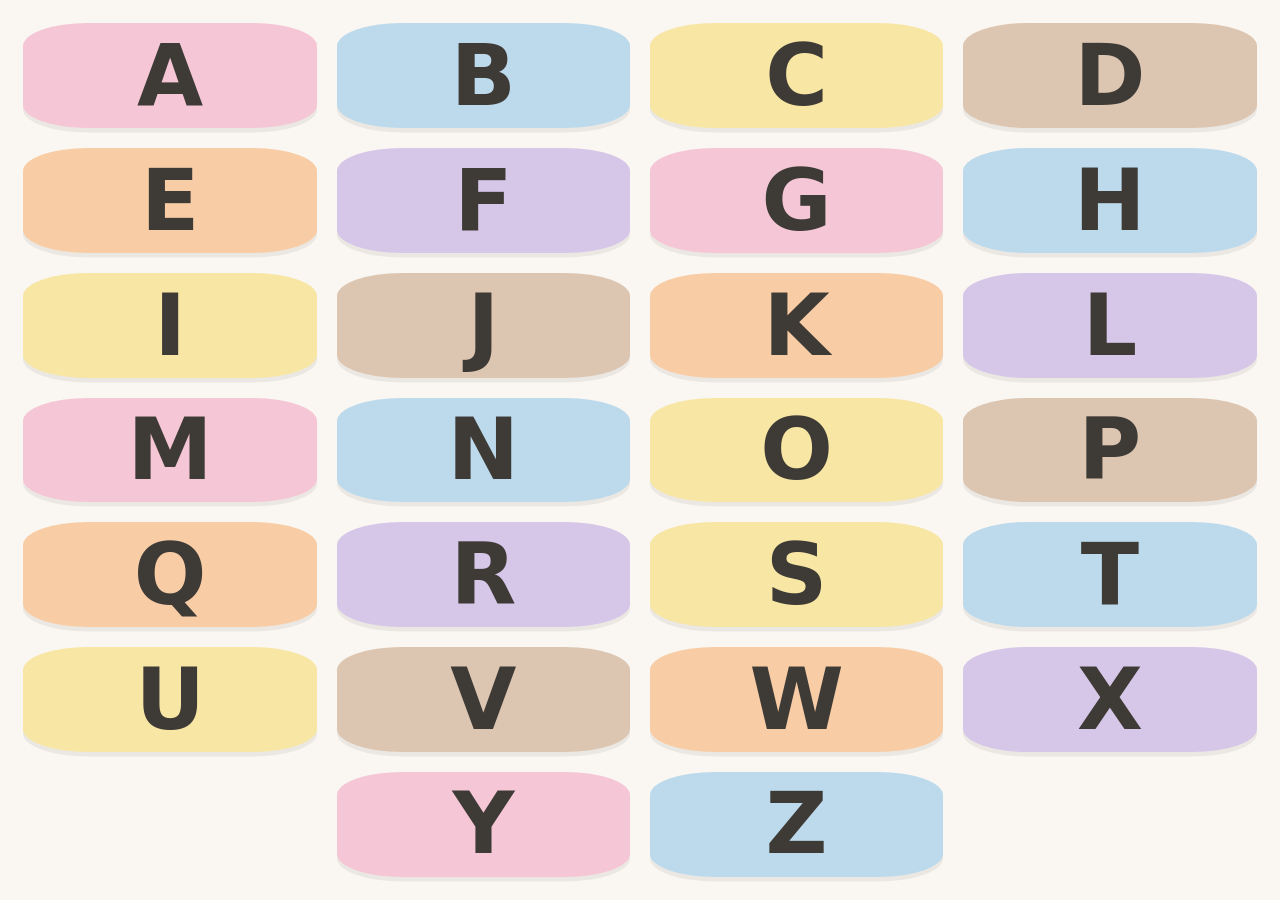
==== index.html @ 6ae3c865 "Main Kata - speech practice board" ====
<!doctype html>
<html lang="id">
<head>
<meta charset="utf-8">
<title>Main Kata</title>
<meta name="viewport" content="width=device-width,initial-scale=1,maximum-scale=1,user-scalable=no,viewport-fit=cover">
<meta name="theme-color" content="#faf7f2">
<meta name="mobile-web-app-capable" content="yes">
<meta name="apple-mobile-web-app-capable" content="yes">
<meta name="apple-mobile-web-app-status-bar-style" content="default">
<link rel="apple-touch-icon" href="data:image/svg+xml,%3Csvg xmlns='http://www.w3.org/2000/svg' viewBox='0 0 180 180'%3E%3Crect width='180' height='180' rx='40' fill='%23f5c6d6'/%3E%3Ctext x='90' y='128' font-family='system-ui,sans-serif' font-size='110' font-weight='800' text-anchor='middle' fill='%233e3a36'%3EA%3C/text%3E%3C/svg%3E">
<style>
  *{margin:0;padding:0;box-sizing:border-box}
  html,body{
    height:100%;overflow:hidden;background:#faf7f2;
    font-family:ui-rounded,"SF Pro Rounded","Nunito",system-ui,-apple-system,sans-serif;
    -webkit-user-select:none;user-select:none;-webkit-tap-highlight-color:transparent;
    overscroll-behavior:none;touch-action:manipulation;
  }

  /* ---- Board: 26 Letter Boxes, 4x7, always fits, never scrolls ---- */
  #board{
    position:fixed;inset:0;display:grid;
    grid-template-columns:repeat(4,1fr);grid-template-rows:repeat(7,1fr);
    gap:2.2vmin;padding:calc(2.6vmin + env(safe-area-inset-top)) 2.6vmin
          calc(2.6vmin + env(safe-area-inset-bottom));
  }
  .box{
    border:0;border-radius:22%;display:grid;place-items:center;
    /* Longhands, not the `font:` shorthand — `inherit` is only legal as a
       whole value, so `font:800 …/1 inherit` is dropped and buttons fall
       back to the 13px UA default. */
    font-family:inherit;font-weight:800;font-size:min(9.5vmin,10vh);
    line-height:1;color:#3e3a36;
    box-shadow:0 .5vmin 0 rgba(0,0,0,.06);cursor:pointer;
    transition:transform .12s ease;
  }
  .box:active{transform:scale(.94)}
  .box[data-pos="y"]{grid-column:2}

  /* pastel Colour Groups */
  .pink{background:#f5c6d6}  .blue{background:#bcdaec}
  .yellow{background:#f7e6a4}.brown{background:#ddc6b1}
  .orange{background:#f8cda6}.purple{background:#d6c6e8}

  /* ---- Reveal: fullscreen, one object, nothing competing ---- */
  #reveal{
    position:fixed;inset:0;display:none;flex-direction:column;
    align-items:center;justify-content:center;z-index:10;
  }
  #reveal.on{display:flex}
  #stage{
    position:absolute;inset:0;display:grid;place-items:center;
    padding:14vmin 4vmin 18vmin;cursor:pointer;
  }
  #photo{
    max-width:100%;max-height:100%;object-fit:contain;
    border-radius:4vmin;opacity:0;transition:opacity .18s ease;
    box-shadow:0 1vmin 4vmin rgba(0,0,0,.12);
  }
  #photo.shown{opacity:1}
  #word{
    position:absolute;left:0;right:0;
    bottom:calc(4vmin + env(safe-area-inset-bottom));
    text-align:center;font-family:inherit;font-weight:800;
    font-size:min(11vmin,7vh);line-height:1;
    color:#3e3a36;letter-spacing:.02em;pointer-events:none;
  }
  #back{
    position:absolute;left:3vmin;top:calc(3vmin + env(safe-area-inset-top));
    width:16vmin;height:16vmin;min-width:60px;min-height:60px;
    border:0;border-radius:50%;background:rgba(255,255,255,.92);
    box-shadow:0 .6vmin 2vmin rgba(0,0,0,.18);
    font-family:inherit;font-weight:700;font-size:8vmin;line-height:1;
    color:#3e3a36;cursor:pointer;z-index:2;
  }
  #back:active{transform:scale(.92)}

  @media (prefers-reduced-motion:reduce){*{transition:none!important}}
</style>
</head>
<body>

<div id="board"></div>

<div id="reveal">
  <div id="stage"><img id="photo" alt=""></div>
  <div id="word"></div>
  <button id="back" aria-label="Kembali">&#8592;</button>
</div>

<script>
/* ------------------------------------------------------------------
   Each letter carries a Target Word and a Search Phrase.
   They deliberately differ — see docs/adr/0001. `word` is what she
   says and what appears on screen; `query` only ever sourced the
   photos and is never shown to her. Do not "fix" them to match.
   ------------------------------------------------------------------ */
const LETTERS = [
  ["A","apel",    "pink",  "apel"],
  ["B","buku",    "blue",  "buku"],
  ["C","coklat",  "yellow","coklat bar"],
  ["D","donat",   "brown", "donat stroberi"],
  ["E","es krim", "orange","es krim cone stroberi"],
  ["F","foto",    "purple","foto bingkai"],
  ["G","gunting", "pink",  "gunting"],
  ["H","hidung",  "blue",  "hidung"],
  ["I","ikan",    "yellow","ikan badut"],
  ["J","jam",     "brown", "jam dinding"],
  ["K","kacamata","orange","kacamata"],
  ["L","lampu",   "purple","lampu"],
  ["M","madu",    "pink",  "madu"],
  ["N","nasi",    "blue",  "nasi putih"],
  ["O","obeng",   "yellow","obeng"],
  ["P","payung",  "brown", "payung"],
  ["Q","quran",   "orange","quran"],
  ["R","roda",    "purple","roda ban"],
  ["S","susu",    "yellow","susu"],
  ["T","tahu",    "blue",  "tahu putih"],
  ["U","uang",    "yellow","uang kertas"],
  ["V","vas",     "brown", "vas bunga"],
  ["W","wajan",   "orange","wajan hitam"],
  ["X","xilofon", "purple","xylophone"],
  ["Y","yoyo",    "pink",  "yoyo"],
  ["Z","zebra",   "blue",  "zebra"],
];

/* POOLS: approved photo URLs per letter. Regenerated by tools/build_pools.py
   — nothing lands here that has not been through the Contact Sheet. */
/*POOLS_START*/
const POOLS = {
  "A": [
    "https://images.pexels.com/photos/7333124/pexels-photo-7333124.jpeg?auto=compress&cs=tinysrgb&h=650&w=940",
    "https://images.pexels.com/photos/9280417/pexels-photo-9280417.jpeg?auto=compress&cs=tinysrgb&h=650&w=940",
    "https://images.pexels.com/photos/31663981/pexels-photo-31663981.jpeg?auto=compress&cs=tinysrgb&h=650&w=940",
    "https://images.pexels.com/photos/9280426/pexels-photo-9280426.jpeg?auto=compress&cs=tinysrgb&h=650&w=940"
  ],
  "B": [
    "https://images.pexels.com/photos/10946433/pexels-photo-10946433.jpeg?auto=compress&cs=tinysrgb&h=650&w=940",
    "https://images.pexels.com/photos/3760323/pexels-photo-3760323.jpeg?auto=compress&cs=tinysrgb&h=650&w=940",
    "https://images.pexels.com/photos/7718809/pexels-photo-7718809.jpeg?auto=compress&cs=tinysrgb&h=650&w=940",
    "https://images.pexels.com/photos/8534033/pexels-photo-8534033.jpeg?auto=compress&cs=tinysrgb&h=650&w=940"
  ],
  "C": [
    "https://images.pexels.com/photos/6167328/pexels-photo-6167328.jpeg?auto=compress&cs=tinysrgb&h=650&w=940",
    "https://images.pexels.com/photos/14456375/pexels-photo-14456375.jpeg?auto=compress&cs=tinysrgb&h=650&w=940",
    "https://images.pexels.com/photos/6167332/pexels-photo-6167332.jpeg?auto=compress&cs=tinysrgb&h=650&w=940",
    "https://images.pexels.com/photos/6167340/pexels-photo-6167340.jpeg?auto=compress&cs=tinysrgb&h=650&w=940"
  ],
  "D": [
    "https://images.pexels.com/photos/23203365/pexels-photo-23203365.jpeg?auto=compress&cs=tinysrgb&h=650&w=940",
    "https://images.pexels.com/photos/14978254/pexels-photo-14978254.jpeg?auto=compress&cs=tinysrgb&h=650&w=940",
    "https://images.pexels.com/photos/37253714/pexels-photo-37253714.jpeg?auto=compress&cs=tinysrgb&h=650&w=940",
    "https://images.pexels.com/photos/35081225/pexels-photo-35081225.jpeg?auto=compress&cs=tinysrgb&h=650&w=940"
  ],
  "E": [
    "https://images.pexels.com/photos/5061019/pexels-photo-5061019.jpeg?auto=compress&cs=tinysrgb&h=650&w=940",
    "https://images.pexels.com/photos/5060943/pexels-photo-5060943.jpeg?auto=compress&cs=tinysrgb&h=650&w=940",
    "https://images.pexels.com/photos/4397393/pexels-photo-4397393.jpeg?auto=compress&cs=tinysrgb&h=650&w=940",
    "https://images.pexels.com/photos/28366975/pexels-photo-28366975.jpeg?auto=compress&cs=tinysrgb&h=650&w=940"
  ],
  "F": [
    "https://images.pexels.com/photos/15585620/pexels-photo-15585620.png?auto=compress&cs=tinysrgb&h=650&w=940",
    "https://images.pexels.com/photos/5978721/pexels-photo-5978721.jpeg?auto=compress&cs=tinysrgb&h=650&w=940",
    "https://images.pexels.com/photos/187023/pexels-photo-187023.jpeg?auto=compress&cs=tinysrgb&h=650&w=940",
    "https://images.pexels.com/photos/1367230/pexels-photo-1367230.jpeg?auto=compress&cs=tinysrgb&h=650&w=940"
  ],
  "G": [
    "https://images.pexels.com/photos/8250803/pexels-photo-8250803.jpeg?auto=compress&cs=tinysrgb&h=650&w=940",
    "https://images.pexels.com/photos/35009364/pexels-photo-35009364.jpeg?auto=compress&cs=tinysrgb&h=650&w=940",
    "https://images.pexels.com/photos/4226901/pexels-photo-4226901.jpeg?auto=compress&cs=tinysrgb&h=650&w=940",
    "https://images.pexels.com/photos/4226910/pexels-photo-4226910.jpeg?auto=compress&cs=tinysrgb&h=650&w=940"
  ],
  "H": [
    "https://images.pexels.com/photos/7298697/pexels-photo-7298697.jpeg?auto=compress&cs=tinysrgb&h=650&w=940",
    "https://images.pexels.com/photos/2118710/pexels-photo-2118710.jpeg?auto=compress&cs=tinysrgb&h=650&w=940",
    "https://images.pexels.com/photos/8419741/pexels-photo-8419741.png?auto=compress&cs=tinysrgb&h=650&w=940",
    "https://images.pexels.com/photos/34217562/pexels-photo-34217562.jpeg?auto=compress&cs=tinysrgb&h=650&w=940"
  ],
  "I": [
    "https://images.pexels.com/photos/4593110/pexels-photo-4593110.jpeg?auto=compress&cs=tinysrgb&h=650&w=940",
    "https://images.pexels.com/photos/27874654/pexels-photo-27874654.jpeg?auto=compress&cs=tinysrgb&h=650&w=940",
    "https://images.pexels.com/photos/35787439/pexels-photo-35787439.jpeg?auto=compress&cs=tinysrgb&h=650&w=940",
    "https://images.pexels.com/photos/12861719/pexels-photo-12861719.jpeg?auto=compress&cs=tinysrgb&h=650&w=940"
  ],
  "J": [
    "https://images.pexels.com/photos/15797564/pexels-photo-15797564.jpeg?auto=compress&cs=tinysrgb&h=650&w=940",
    "https://images.pexels.com/photos/14976142/pexels-photo-14976142.jpeg?auto=compress&cs=tinysrgb&h=650&w=940",
    "https://images.pexels.com/photos/191703/pexels-photo-191703.jpeg?auto=compress&cs=tinysrgb&h=650&w=940",
    "https://images.pexels.com/photos/9367466/pexels-photo-9367466.jpeg?auto=compress&cs=tinysrgb&h=650&w=940"
  ],
  "K": [
    "https://images.pexels.com/photos/5752242/pexels-photo-5752242.jpeg?auto=compress&cs=tinysrgb&h=650&w=940",
    "https://images.pexels.com/photos/4226865/pexels-photo-4226865.jpeg?auto=compress&cs=tinysrgb&h=650&w=940",
    "https://images.pexels.com/photos/7718859/pexels-photo-7718859.jpeg?auto=compress&cs=tinysrgb&h=650&w=940",
    "https://images.pexels.com/photos/28488304/pexels-photo-28488304.jpeg?auto=compress&cs=tinysrgb&h=650&w=940"
  ],
  "L": [
    "https://images.pexels.com/photos/17994856/pexels-photo-17994856.jpeg?auto=compress&cs=tinysrgb&h=650&w=940",
    "https://images.pexels.com/photos/28461166/pexels-photo-28461166.jpeg?auto=compress&cs=tinysrgb&h=650&w=940",
    "https://images.pexels.com/photos/11474538/pexels-photo-11474538.jpeg?auto=compress&cs=tinysrgb&h=650&w=940",
    "https://images.pexels.com/photos/8872548/pexels-photo-8872548.jpeg?auto=compress&cs=tinysrgb&h=650&w=940"
  ],
  "M": [
    "https://images.pexels.com/photos/5634212/pexels-photo-5634212.jpeg?auto=compress&cs=tinysrgb&h=650&w=940",
    "https://images.pexels.com/photos/4921856/pexels-photo-4921856.jpeg?auto=compress&cs=tinysrgb&h=650&w=940",
    "https://images.pexels.com/photos/13246534/pexels-photo-13246534.jpeg?auto=compress&cs=tinysrgb&h=650&w=940",
    "https://images.pexels.com/photos/9105957/pexels-photo-9105957.jpeg?auto=compress&cs=tinysrgb&h=650&w=940"
  ],
  "N": [
    "https://images.pexels.com/photos/8956718/pexels-photo-8956718.jpeg?auto=compress&cs=tinysrgb&h=650&w=940",
    "https://images.pexels.com/photos/31346219/pexels-photo-31346219.jpeg?auto=compress&cs=tinysrgb&h=650&w=940",
    "https://images.pexels.com/photos/8423376/pexels-photo-8423376.png?auto=compress&cs=tinysrgb&h=650&w=940",
    "https://images.pexels.com/photos/8923092/pexels-photo-8923092.jpeg?auto=compress&cs=tinysrgb&h=650&w=940"
  ],
  "O": [
    "https://images.pexels.com/photos/5583097/pexels-photo-5583097.jpeg?auto=compress&cs=tinysrgb&h=650&w=940",
    "https://images.pexels.com/photos/5583106/pexels-photo-5583106.jpeg?auto=compress&cs=tinysrgb&h=650&w=940",
    "https://images.pexels.com/photos/5583091/pexels-photo-5583091.jpeg?auto=compress&cs=tinysrgb&h=650&w=940",
    "https://images.pexels.com/photos/20874131/pexels-photo-20874131.jpeg?auto=compress&cs=tinysrgb&h=650&w=940"
  ],
  "P": [
    "https://images.pexels.com/photos/7140708/pexels-photo-7140708.jpeg?auto=compress&cs=tinysrgb&h=650&w=940",
    "https://images.pexels.com/photos/20425627/pexels-photo-20425627.jpeg?auto=compress&cs=tinysrgb&h=650&w=940",
    "https://images.pexels.com/photos/8465590/pexels-photo-8465590.jpeg?auto=compress&cs=tinysrgb&h=650&w=940",
    "https://images.pexels.com/photos/12877826/pexels-photo-12877826.jpeg?auto=compress&cs=tinysrgb&h=650&w=940"
  ],
  "Q": [
    "https://images.pexels.com/photos/14743719/pexels-photo-14743719.jpeg?auto=compress&cs=tinysrgb&h=650&w=940",
    "https://images.pexels.com/photos/14074052/pexels-photo-14074052.jpeg?auto=compress&cs=tinysrgb&h=650&w=940",
    "https://images.pexels.com/photos/28823667/pexels-photo-28823667.jpeg?auto=compress&cs=tinysrgb&h=650&w=940",
    "https://images.pexels.com/photos/28823661/pexels-photo-28823661.jpeg?auto=compress&cs=tinysrgb&h=650&w=940"
  ],
  "R": [
    "https://images.pexels.com/photos/34357287/pexels-photo-34357287.jpeg?auto=compress&cs=tinysrgb&h=650&w=940",
    "https://images.pexels.com/photos/36635358/pexels-photo-36635358.jpeg?auto=compress&cs=tinysrgb&h=650&w=940",
    "https://images.pexels.com/photos/37378481/pexels-photo-37378481.jpeg?auto=compress&cs=tinysrgb&h=650&w=940",
    "https://images.pexels.com/photos/33630422/pexels-photo-33630422.jpeg?auto=compress&cs=tinysrgb&h=650&w=940"
  ],
  "S": [
    "https://images.pexels.com/photos/4324359/pexels-photo-4324359.jpeg?auto=compress&cs=tinysrgb&h=650&w=940",
    "https://images.pexels.com/photos/1675976/pexels-photo-1675976.jpeg?auto=compress&cs=tinysrgb&h=650&w=940",
    "https://images.pexels.com/photos/236010/pexels-photo-236010.jpeg?auto=compress&cs=tinysrgb&h=650&w=940",
    "https://images.pexels.com/photos/4324320/pexels-photo-4324320.jpeg?auto=compress&cs=tinysrgb&h=650&w=940"
  ],
  "T": [
    "https://images.pexels.com/photos/11663140/pexels-photo-11663140.jpeg?auto=compress&cs=tinysrgb&h=650&w=940",
    "https://images.pexels.com/photos/6805775/pexels-photo-6805775.jpeg?auto=compress&cs=tinysrgb&h=650&w=940",
    "https://images.pexels.com/photos/35132130/pexels-photo-35132130.jpeg?auto=compress&cs=tinysrgb&h=650&w=940",
    "https://images.pexels.com/photos/4518604/pexels-photo-4518604.jpeg?auto=compress&cs=tinysrgb&h=650&w=940"
  ],
  "U": [
    "https://images.pexels.com/photos/6927371/pexels-photo-6927371.jpeg?auto=compress&cs=tinysrgb&h=650&w=940",
    "https://images.pexels.com/photos/6927358/pexels-photo-6927358.jpeg?auto=compress&cs=tinysrgb&h=650&w=940",
    "https://images.pexels.com/photos/10067197/pexels-photo-10067197.jpeg?auto=compress&cs=tinysrgb&h=650&w=940",
    "https://images.pexels.com/photos/9914134/pexels-photo-9914134.jpeg?auto=compress&cs=tinysrgb&h=650&w=940"
  ],
  "V": [
    "https://images.pexels.com/photos/30555647/pexels-photo-30555647.jpeg?auto=compress&cs=tinysrgb&h=650&w=940",
    "https://images.pexels.com/photos/12486863/pexels-photo-12486863.jpeg?auto=compress&cs=tinysrgb&h=650&w=940",
    "https://images.pexels.com/photos/26810756/pexels-photo-26810756.jpeg?auto=compress&cs=tinysrgb&h=650&w=940",
    "https://images.pexels.com/photos/6955468/pexels-photo-6955468.jpeg?auto=compress&cs=tinysrgb&h=650&w=940"
  ],
  "W": [
    "https://images.pexels.com/photos/10936545/pexels-photo-10936545.jpeg?auto=compress&cs=tinysrgb&h=650&w=940",
    "https://images.pexels.com/photos/8704812/pexels-photo-8704812.jpeg?auto=compress&cs=tinysrgb&h=650&w=940",
    "https://images.pexels.com/photos/31521713/pexels-photo-31521713.jpeg?auto=compress&cs=tinysrgb&h=650&w=940",
    "https://images.pexels.com/photos/10936546/pexels-photo-10936546.jpeg?auto=compress&cs=tinysrgb&h=650&w=940"
  ],
  "X": [
    "https://images.pexels.com/photos/6637619/pexels-photo-6637619.jpeg?auto=compress&cs=tinysrgb&h=650&w=940",
    "https://images.pexels.com/photos/6743155/pexels-photo-6743155.jpeg?auto=compress&cs=tinysrgb&h=650&w=940",
    "https://images.pexels.com/photos/6274911/pexels-photo-6274911.jpeg?auto=compress&cs=tinysrgb&h=650&w=940",
    "https://images.pexels.com/photos/4407649/pexels-photo-4407649.jpeg?auto=compress&cs=tinysrgb&h=650&w=940"
  ],
  "Y": [
    "https://images.pexels.com/photos/5454342/pexels-photo-5454342.jpeg?auto=compress&cs=tinysrgb&h=650&w=940",
    "https://images.pexels.com/photos/4196860/pexels-photo-4196860.jpeg?auto=compress&cs=tinysrgb&h=650&w=940",
    "https://images.pexels.com/photos/27695399/pexels-photo-27695399.jpeg?auto=compress&cs=tinysrgb&h=650&w=940",
    "https://images.pexels.com/photos/34594829/pexels-photo-34594829.jpeg?auto=compress&cs=tinysrgb&h=650&w=940"
  ],
  "Z": [
    "https://images.pexels.com/photos/35725386/pexels-photo-35725386.jpeg?auto=compress&cs=tinysrgb&h=650&w=940",
    "https://images.pexels.com/photos/27056091/pexels-photo-27056091.png?auto=compress&cs=tinysrgb&h=650&w=940",
    "https://images.pexels.com/photos/4740805/pexels-photo-4740805.jpeg?auto=compress&cs=tinysrgb&h=650&w=940",
    "https://images.pexels.com/photos/33650635/pexels-photo-33650635.jpeg?auto=compress&cs=tinysrgb&h=650&w=940"
  ]
};
/*POOLS_END*/

const TINT = {pink:"#fdeff4",blue:"#eef6fb",yellow:"#fdf7e6",
              brown:"#f7f0e9",orange:"#fdf1e6",purple:"#f4effa"};

const board  = document.getElementById("board");
const reveal = document.getElementById("reveal");
const stage  = document.getElementById("stage");
const photo  = document.getElementById("photo");
const wordEl = document.getElementById("word");

let current = null, shownIdx = -1;

/* ---- Build the Board ---- */
for (const [letter, word, colour] of LETTERS) {
  const b = document.createElement("button");
  b.className = "box " + colour;
  b.textContent = letter;
  b.setAttribute("aria-label", word);
  if (letter === "Y") b.dataset.pos = "y";
  b.addEventListener("click", () => open(letter, word, colour));
  board.appendChild(b);
}

function pool(letter){ return (POOLS[letter] && POOLS[letter].length) ? POOLS[letter] : []; }

/* Pick a different photo than the one already showing, so every tap
   is a fresh object — that is what drives the repetitions. */
function pick(letter){
  const p = pool(letter);
  if (!p.length) return -1;
  if (p.length === 1) return 0;
  let i;
  do { i = Math.floor(Math.random() * p.length); } while (i === shownIdx);
  return i;
}

function show(letter){
  const p = pool(letter), i = pick(letter);
  photo.classList.remove("shown");
  if (i < 0){ photo.removeAttribute("src"); return; }   // no pool: word alone
  shownIdx = i;
  photo.src = p[i];
  // warm the next one so the following tap is instant
  if (p.length > 1) new Image().src = p[(i + 1) % p.length];
}

function open(letter, word, colour){
  current = letter; shownIdx = -1;
  wordEl.textContent = word;
  reveal.style.background = TINT[colour];
  reveal.classList.add("on");
  show(letter);
}

function close(){
  reveal.classList.remove("on");
  photo.classList.remove("shown");
  current = null;
}

photo.addEventListener("load",  () => photo.classList.add("shown"));
/* Never show a broken-image icon — fall back silently to the word alone. */
photo.addEventListener("error", () => { photo.classList.remove("shown"); photo.removeAttribute("src"); });

stage.addEventListener("click", () => { if (current) show(current); });
document.getElementById("back").addEventListener("click", e => { e.stopPropagation(); close(); });

/* Kill the ways a five-year-old accidentally leaves the app */
document.addEventListener("contextmenu", e => e.preventDefault());
document.addEventListener("gesturestart", e => e.preventDefault());
document.addEventListener("dblclick", e => e.preventDefault());

/* Warm the first photo of every letter at launch so the first tap of
   each object never shows an empty screen. */
addEventListener("load", () => {
  for (const [letter] of LETTERS){
    const p = pool(letter);
    if (p.length) new Image().src = p[0];
  }
});

/* Inline manifest keeps this a single file while still allowing
   Add to Home Screen -> fullscreen, portrait-locked. */
const manifest = {
  name:"Main Kata", short_name:"Main Kata",
  start_url:".", display:"standalone", orientation:"portrait",
  background_color:"#faf7f2", theme_color:"#faf7f2",
  icons:[{src:document.querySelector('link[rel="apple-touch-icon"]').href,
          sizes:"180x180", type:"image/svg+xml", purpose:"any"}]
};
const link = document.createElement("link");
link.rel = "manifest";
link.href = URL.createObjectURL(new Blob([JSON.stringify(manifest)], {type:"application/manifest+json"}));
document.head.appendChild(link);
</script>
</body>
</html>
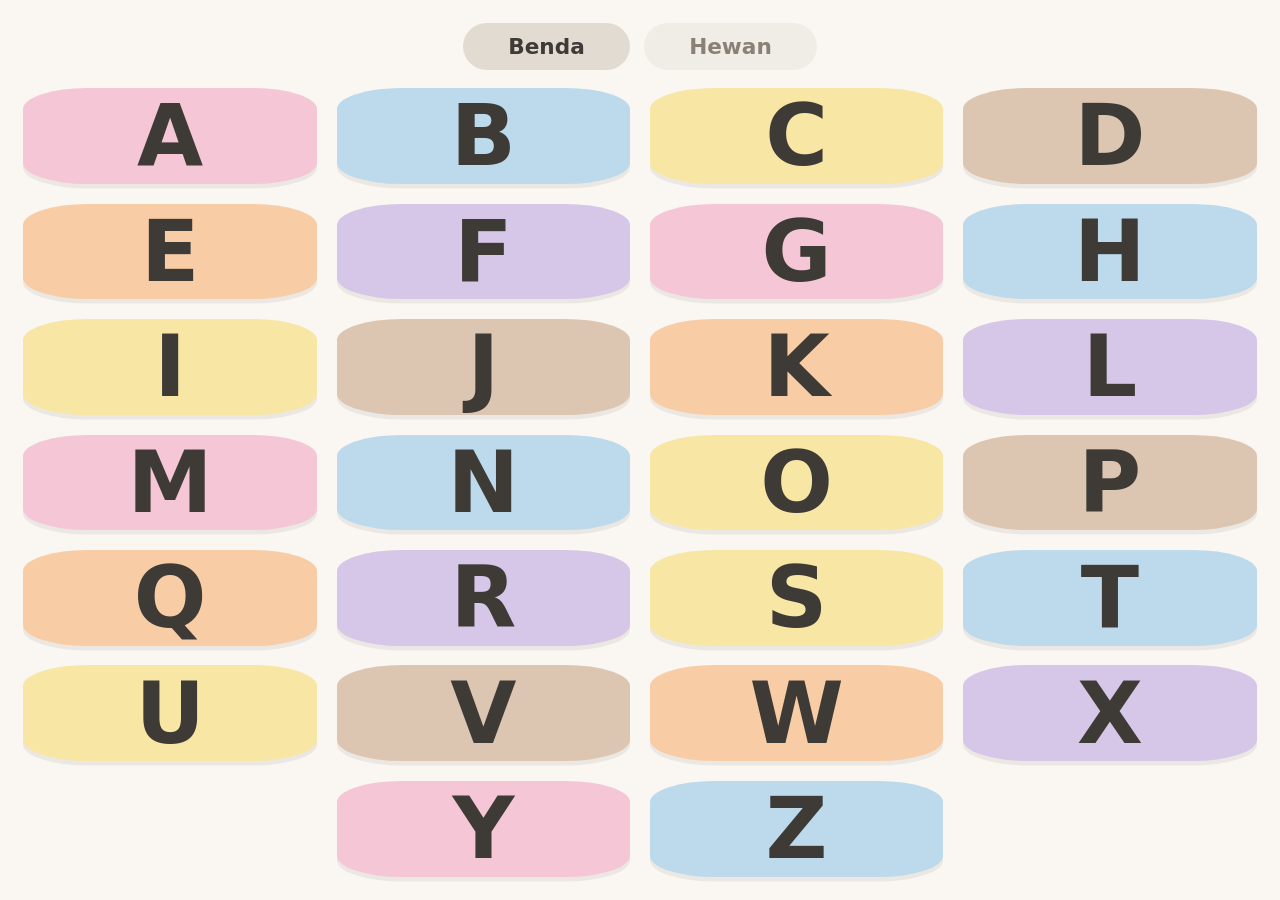
==== commit 873a47ea: "Add Hewan theme and a theme selector on the home screen A second set of 26 Indonesian words, animals" ====
--- a/index.html
+++ b/index.html
@@ -18,12 +18,28 @@
     overscroll-behavior:none;touch-action:manipulation;
   }
 
+  /* ---- Home: theme selector above the board, both always on screen ---- */
+  #home{
+    position:fixed;inset:0;display:flex;flex-direction:column;
+    padding:calc(2.6vmin + env(safe-area-inset-top)) 2.6vmin
+            calc(2.6vmin + env(safe-area-inset-bottom));
+  }
+
+  /* Small and muted: it is the grown-up's control, and it must not compete
+     with the 26 boxes for her attention. */
+  #picker{display:flex;gap:1.6vmin;justify-content:center;padding-bottom:2vmin}
+  .tab{
+    border:0;border-radius:999px;padding:1.4vmin 5vmin;
+    font-family:inherit;font-weight:700;font-size:min(4vmin,2.4vh);
+    line-height:1;color:#8a8078;background:#f0ece6;cursor:pointer;
+  }
+  .tab.on{color:#3e3a36;background:#e2dbd1}
+
   /* ---- Board: 26 Letter Boxes, 4x7, always fits, never scrolls ---- */
   #board{
-    position:fixed;inset:0;display:grid;
+    flex:1;min-height:0;display:grid;
     grid-template-columns:repeat(4,1fr);grid-template-rows:repeat(7,1fr);
-    gap:2.2vmin;padding:calc(2.6vmin + env(safe-area-inset-top)) 2.6vmin
-          calc(2.6vmin + env(safe-area-inset-bottom));
+    gap:2.2vmin;
   }
   .box{
     border:0;border-radius:22%;display:grid;place-items:center;
@@ -81,7 +97,10 @@
 </head>
 <body>
 
-<div id="board"></div>
+<div id="home">
+  <div id="picker"></div>
+  <div id="board"></div>
+</div>
 
 <div id="reveal">
   <div id="stage"><img id="photo" alt=""></div>
@@ -90,45 +109,96 @@
 </div>
 
 <script>
+/* ------------------------------------------------------------------
+   Colour belongs to the LETTER, not to the theme. Switching themes
+   must leave the board looking exactly the same — same 26 boxes, same
+   positions, same colours — so the map she has memorised still holds
+   and only the pictures behind it change.
+   ------------------------------------------------------------------ */
+const COLOURS = {
+  A:"pink",  B:"blue",  C:"yellow",D:"brown", E:"orange",F:"purple",
+  G:"pink",  H:"blue",  I:"yellow",J:"brown", K:"orange",L:"purple",
+  M:"pink",  N:"blue",  O:"yellow",P:"brown", Q:"orange",R:"purple",
+  S:"yellow",T:"blue",  U:"yellow",V:"brown", W:"orange",X:"purple",
+  Y:"pink",  Z:"blue",
+};
+
 /* ------------------------------------------------------------------
    Each letter carries a Target Word and a Search Phrase.
    They deliberately differ — see docs/adr/0001. `word` is what she
    says and what appears on screen; `query` only ever sourced the
    photos and is never shown to her. Do not "fix" them to match.
    ------------------------------------------------------------------ */
-const LETTERS = [
-  ["A","apel",    "pink",  "apel"],
-  ["B","buku",    "blue",  "buku"],
-  ["C","coklat",  "yellow","coklat bar"],
-  ["D","donat",   "brown", "donat stroberi"],
-  ["E","es krim", "orange","es krim cone stroberi"],
-  ["F","foto",    "purple","foto bingkai"],
-  ["G","gunting", "pink",  "gunting"],
-  ["H","hidung",  "blue",  "hidung"],
-  ["I","ikan",    "yellow","ikan badut"],
-  ["J","jam",     "brown", "jam dinding"],
-  ["K","kacamata","orange","kacamata"],
-  ["L","lampu",   "purple","lampu"],
-  ["M","madu",    "pink",  "madu"],
-  ["N","nasi",    "blue",  "nasi putih"],
-  ["O","obeng",   "yellow","obeng"],
-  ["P","payung",  "brown", "payung"],
-  ["Q","quran",   "orange","quran"],
-  ["R","roda",    "purple","roda ban"],
-  ["S","susu",    "yellow","susu"],
-  ["T","tahu",    "blue",  "tahu putih"],
-  ["U","uang",    "yellow","uang kertas"],
-  ["V","vas",     "brown", "vas bunga"],
-  ["W","wajan",   "orange","wajan hitam"],
-  ["X","xilofon", "purple","xylophone"],
-  ["Y","yoyo",    "pink",  "yoyo"],
-  ["Z","zebra",   "blue",  "zebra"],
-];
+const THEMES = {
+  benda: {
+    label: "Benda",
+    letters: [
+      ["A","apel",    "apel"],
+      ["B","buku",    "buku"],
+      ["C","coklat",  "coklat bar"],
+      ["D","donat",   "donat stroberi"],
+      ["E","es krim", "es krim cone stroberi"],
+      ["F","foto",    "foto bingkai"],
+      ["G","gunting", "gunting"],
+      ["H","hidung",  "hidung"],
+      ["I","ikan",    "ikan badut"],
+      ["J","jam",     "jam dinding"],
+      ["K","kacamata","kacamata"],
+      ["L","lampu",   "lampu"],
+      ["M","madu",    "madu"],
+      ["N","nasi",    "nasi putih"],
+      ["O","obeng",   "obeng"],
+      ["P","payung",  "payung"],
+      ["Q","quran",   "quran"],
+      ["R","roda",    "roda ban"],
+      ["S","susu",    "susu"],
+      ["T","tahu",    "tahu putih"],
+      ["U","uang",    "uang kertas"],
+      ["V","vas",     "vas bunga"],
+      ["W","wajan",   "wajan hitam"],
+      ["X","xilofon", "xylophone"],
+      ["Y","yoyo",    "yoyo"],
+      ["Z","zebra",   "zebra"],
+    ],
+  },
+  hewan: {
+    label: "Hewan",
+    letters: [
+      ["A","ayam",     "ayam"],
+      ["B","bebek",    "bebek"],
+      ["C","cicak",    "cicak"],
+      ["D","domba",    "domba"],
+      ["E","elang",    "elang"],
+      ["F","flamingo", "flamingo"],
+      ["G","gajah",    "gajah"],
+      ["H","harimau",  "harimau"],
+      ["I","ikan",     "ikan mas"],
+      ["J","jerapah",  "jerapah"],
+      ["K","kucing",   "kucing"],
+      ["L","lebah",    "lebah"],
+      ["M","monyet",   "monyet"],
+      ["N","nyamuk",   "nyamuk"],
+      ["O","orangutan","orangutan"],
+      ["P","panda",    "panda"],
+      ["Q","quokka",   "quokka"],
+      ["R","rusa",     "rusa"],
+      ["S","sapi",     "sapi"],
+      ["T","tikus",    "tikus"],
+      ["U","unta",     "unta"],
+      ["V","viper",    "ular viper"],
+      ["W","walrus",   "walrus"],
+      ["X","xerus",    "bajing tanah"],
+      ["Y","yuyu",     "yuyu kepiting"],
+      ["Z","zebra",    "zebra"],
+    ],
+  },
+};
 
 /* POOLS: approved photo URLs per letter. Regenerated by tools/build_pools.py
    — nothing lands here that has not been through the Contact Sheet. */
 /*POOLS_START*/
 const POOLS = {
+ "benda": {
   "A": [
     "https://images.pexels.com/photos/7333124/pexels-photo-7333124.jpeg?auto=compress&cs=tinysrgb&h=650&w=940",
     "https://images.pexels.com/photos/9280417/pexels-photo-9280417.jpeg?auto=compress&cs=tinysrgb&h=650&w=940",
@@ -285,6 +355,165 @@
     "https://images.pexels.com/photos/4740805/pexels-photo-4740805.jpeg?auto=compress&cs=tinysrgb&h=650&w=940",
     "https://images.pexels.com/photos/33650635/pexels-photo-33650635.jpeg?auto=compress&cs=tinysrgb&h=650&w=940"
   ]
+ },
+ "hewan": {
+  "A": [
+    "https://images.pexels.com/photos/38365059/pexels-photo-38365059.jpeg?auto=compress&cs=tinysrgb&h=650&w=940",
+    "https://images.pexels.com/photos/19038587/pexels-photo-19038587.jpeg?auto=compress&cs=tinysrgb&h=650&w=940",
+    "https://images.pexels.com/photos/29707950/pexels-photo-29707950.jpeg?auto=compress&cs=tinysrgb&h=650&w=940",
+    "https://images.pexels.com/photos/37235014/pexels-photo-37235014.jpeg?auto=compress&cs=tinysrgb&h=650&w=940"
+  ],
+  "B": [
+    "https://images.pexels.com/photos/27565478/pexels-photo-27565478.jpeg?auto=compress&cs=tinysrgb&h=650&w=940",
+    "https://images.pexels.com/photos/12754746/pexels-photo-12754746.png?auto=compress&cs=tinysrgb&h=650&w=940",
+    "https://images.pexels.com/photos/23489805/pexels-photo-23489805.jpeg?auto=compress&cs=tinysrgb&h=650&w=940",
+    "https://images.pexels.com/photos/17911356/pexels-photo-17911356.jpeg?auto=compress&cs=tinysrgb&h=650&w=940"
+  ],
+  "C": [
+    "https://images.pexels.com/photos/29979168/pexels-photo-29979168.jpeg?auto=compress&cs=tinysrgb&h=650&w=940",
+    "https://images.pexels.com/photos/36866660/pexels-photo-36866660.jpeg?auto=compress&cs=tinysrgb&h=650&w=940",
+    "https://images.pexels.com/photos/27772577/pexels-photo-27772577.jpeg?auto=compress&cs=tinysrgb&h=650&w=940",
+    "https://images.pexels.com/photos/23833420/pexels-photo-23833420.jpeg?auto=compress&cs=tinysrgb&h=650&w=940"
+  ],
+  "D": [
+    "https://images.pexels.com/photos/32367317/pexels-photo-32367317.jpeg?auto=compress&cs=tinysrgb&h=650&w=940",
+    "https://images.pexels.com/photos/31973752/pexels-photo-31973752.jpeg?auto=compress&cs=tinysrgb&h=650&w=940",
+    "https://images.pexels.com/photos/9270002/pexels-photo-9270002.jpeg?auto=compress&cs=tinysrgb&h=650&w=940",
+    "https://images.pexels.com/photos/31902636/pexels-photo-31902636.jpeg?auto=compress&cs=tinysrgb&h=650&w=940"
+  ],
+  "E": [
+    "https://images.pexels.com/photos/38204263/pexels-photo-38204263.jpeg?auto=compress&cs=tinysrgb&h=650&w=940",
+    "https://images.pexels.com/photos/35548/golden-eagle-animal-bird-bill.jpg?auto=compress&cs=tinysrgb&h=650&w=940",
+    "https://images.pexels.com/photos/36164232/pexels-photo-36164232.jpeg?auto=compress&cs=tinysrgb&h=650&w=940",
+    "https://images.pexels.com/photos/31519183/pexels-photo-31519183.jpeg?auto=compress&cs=tinysrgb&h=650&w=940"
+  ],
+  "F": [
+    "https://images.pexels.com/photos/30597934/pexels-photo-30597934.png?auto=compress&cs=tinysrgb&h=650&w=940",
+    "https://images.pexels.com/photos/30597911/pexels-photo-30597911.png?auto=compress&cs=tinysrgb&h=650&w=940",
+    "https://images.pexels.com/photos/5800775/pexels-photo-5800775.jpeg?auto=compress&cs=tinysrgb&h=650&w=940",
+    "https://images.pexels.com/photos/30597910/pexels-photo-30597910.png?auto=compress&cs=tinysrgb&h=650&w=940"
+  ],
+  "G": [
+    "https://images.pexels.com/photos/17081254/pexels-photo-17081254.jpeg?auto=compress&cs=tinysrgb&h=650&w=940",
+    "https://images.pexels.com/photos/13129167/pexels-photo-13129167.jpeg?auto=compress&cs=tinysrgb&h=650&w=940",
+    "https://images.pexels.com/photos/35671094/pexels-photo-35671094.jpeg?auto=compress&cs=tinysrgb&h=650&w=940",
+    "https://images.pexels.com/photos/17793971/pexels-photo-17793971.jpeg?auto=compress&cs=tinysrgb&h=650&w=940"
+  ],
+  "H": [
+    "https://images.pexels.com/photos/36530920/pexels-photo-36530920.jpeg?auto=compress&cs=tinysrgb&h=650&w=940",
+    "https://images.pexels.com/photos/37426136/pexels-photo-37426136.jpeg?auto=compress&cs=tinysrgb&h=650&w=940",
+    "https://images.pexels.com/photos/11996336/pexels-photo-11996336.jpeg?auto=compress&cs=tinysrgb&h=650&w=940",
+    "https://images.pexels.com/photos/27834738/pexels-photo-27834738.jpeg?auto=compress&cs=tinysrgb&h=650&w=940"
+  ],
+  "I": [
+    "https://images.pexels.com/photos/886210/pexels-photo-886210.jpeg?auto=compress&cs=tinysrgb&h=650&w=940",
+    "https://images.pexels.com/photos/36581408/pexels-photo-36581408.jpeg?auto=compress&cs=tinysrgb&h=650&w=940",
+    "https://images.pexels.com/photos/4365565/pexels-photo-4365565.jpeg?auto=compress&cs=tinysrgb&h=650&w=940",
+    "https://images.pexels.com/photos/5966770/pexels-photo-5966770.jpeg?auto=compress&cs=tinysrgb&h=650&w=940"
+  ],
+  "J": [
+    "https://images.pexels.com/photos/31030732/pexels-photo-31030732.jpeg?auto=compress&cs=tinysrgb&h=650&w=940",
+    "https://images.pexels.com/photos/35283497/pexels-photo-35283497.jpeg?auto=compress&cs=tinysrgb&h=650&w=940",
+    "https://images.pexels.com/photos/4577493/pexels-photo-4577493.jpeg?auto=compress&cs=tinysrgb&h=650&w=940",
+    "https://images.pexels.com/photos/14367741/pexels-photo-14367741.jpeg?auto=compress&cs=tinysrgb&h=650&w=940"
+  ],
+  "K": [
+    "https://images.pexels.com/photos/33819083/pexels-photo-33819083.jpeg?auto=compress&cs=tinysrgb&h=650&w=940",
+    "https://images.pexels.com/photos/18354831/pexels-photo-18354831.jpeg?auto=compress&cs=tinysrgb&h=650&w=940",
+    "https://images.pexels.com/photos/37032712/pexels-photo-37032712.jpeg?auto=compress&cs=tinysrgb&h=650&w=940",
+    "https://images.pexels.com/photos/18354830/pexels-photo-18354830.jpeg?auto=compress&cs=tinysrgb&h=650&w=940"
+  ],
+  "L": [
+    "https://images.pexels.com/photos/27418555/pexels-photo-27418555.jpeg?auto=compress&cs=tinysrgb&h=650&w=940",
+    "https://images.pexels.com/photos/14287333/pexels-photo-14287333.jpeg?auto=compress&cs=tinysrgb&h=650&w=940",
+    "https://images.pexels.com/photos/17737840/pexels-photo-17737840.jpeg?auto=compress&cs=tinysrgb&h=650&w=940",
+    "https://images.pexels.com/photos/38101066/pexels-photo-38101066.jpeg?auto=compress&cs=tinysrgb&h=650&w=940"
+  ],
+  "M": [
+    "https://images.pexels.com/photos/13272459/pexels-photo-13272459.jpeg?auto=compress&cs=tinysrgb&h=650&w=940",
+    "https://images.pexels.com/photos/13272457/pexels-photo-13272457.jpeg?auto=compress&cs=tinysrgb&h=650&w=940",
+    "https://images.pexels.com/photos/34140848/pexels-photo-34140848.jpeg?auto=compress&cs=tinysrgb&h=650&w=940",
+    "https://images.pexels.com/photos/29520938/pexels-photo-29520938.jpeg?auto=compress&cs=tinysrgb&h=650&w=940"
+  ],
+  "N": [
+    "https://images.pexels.com/photos/1685610/pexels-photo-1685610.jpeg?auto=compress&cs=tinysrgb&h=650&w=940",
+    "https://images.pexels.com/photos/30601916/pexels-photo-30601916.jpeg?auto=compress&cs=tinysrgb&h=650&w=940",
+    "https://images.pexels.com/photos/27178285/pexels-photo-27178285.jpeg?auto=compress&cs=tinysrgb&h=650&w=940",
+    "https://images.pexels.com/photos/6439698/pexels-photo-6439698.jpeg?auto=compress&cs=tinysrgb&h=650&w=940"
+  ],
+  "O": [
+    "https://images.pexels.com/photos/10971036/pexels-photo-10971036.jpeg?auto=compress&cs=tinysrgb&h=650&w=940",
+    "https://images.pexels.com/photos/27582276/pexels-photo-27582276.jpeg?auto=compress&cs=tinysrgb&h=650&w=940",
+    "https://images.pexels.com/photos/38550162/pexels-photo-38550162.jpeg?auto=compress&cs=tinysrgb&h=650&w=940",
+    "https://images.pexels.com/photos/30041537/pexels-photo-30041537.jpeg?auto=compress&cs=tinysrgb&h=650&w=940"
+  ],
+  "P": [
+    "https://images.pexels.com/photos/31047125/pexels-photo-31047125.jpeg?auto=compress&cs=tinysrgb&h=650&w=940",
+    "https://images.pexels.com/photos/31097566/pexels-photo-31097566.jpeg?auto=compress&cs=tinysrgb&h=650&w=940",
+    "https://images.pexels.com/photos/33103117/pexels-photo-33103117.jpeg?auto=compress&cs=tinysrgb&h=650&w=940",
+    "https://images.pexels.com/photos/33403163/pexels-photo-33403163.jpeg?auto=compress&cs=tinysrgb&h=650&w=940"
+  ],
+  "Q": [
+    "https://images.pexels.com/photos/30652256/pexels-photo-30652256.jpeg?auto=compress&cs=tinysrgb&h=650&w=940",
+    "https://images.pexels.com/photos/32890170/pexels-photo-32890170.jpeg?auto=compress&cs=tinysrgb&h=650&w=940",
+    "https://images.pexels.com/photos/5967959/pexels-photo-5967959.jpeg?auto=compress&cs=tinysrgb&h=650&w=940",
+    "https://images.pexels.com/photos/30652257/pexels-photo-30652257.jpeg?auto=compress&cs=tinysrgb&h=650&w=940"
+  ],
+  "R": [
+    "https://images.pexels.com/photos/20489124/pexels-photo-20489124.jpeg?auto=compress&cs=tinysrgb&h=650&w=940",
+    "https://images.pexels.com/photos/33753565/pexels-photo-33753565.jpeg?auto=compress&cs=tinysrgb&h=650&w=940",
+    "https://images.pexels.com/photos/31819271/pexels-photo-31819271.jpeg?auto=compress&cs=tinysrgb&h=650&w=940",
+    "https://images.pexels.com/photos/12377320/pexels-photo-12377320.jpeg?auto=compress&cs=tinysrgb&h=650&w=940"
+  ],
+  "S": [
+    "https://images.pexels.com/photos/27896657/pexels-photo-27896657.jpeg?auto=compress&cs=tinysrgb&h=650&w=940",
+    "https://images.pexels.com/photos/22922494/pexels-photo-22922494.jpeg?auto=compress&cs=tinysrgb&h=650&w=940",
+    "https://images.pexels.com/photos/34582680/pexels-photo-34582680.jpeg?auto=compress&cs=tinysrgb&h=650&w=940",
+    "https://images.pexels.com/photos/31794126/pexels-photo-31794126.jpeg?auto=compress&cs=tinysrgb&h=650&w=940"
+  ],
+  "T": [
+    "https://images.pexels.com/photos/9980949/pexels-photo-9980949.jpeg?auto=compress&cs=tinysrgb&h=650&w=940",
+    "https://images.pexels.com/photos/2189599/pexels-photo-2189599.jpeg?auto=compress&cs=tinysrgb&h=650&w=940",
+    "https://images.pexels.com/photos/16206020/pexels-photo-16206020.jpeg?auto=compress&cs=tinysrgb&h=650&w=940",
+    "https://images.pexels.com/photos/2280794/pexels-photo-2280794.jpeg?auto=compress&cs=tinysrgb&h=650&w=940"
+  ],
+  "U": [
+    "https://images.pexels.com/photos/3788/animal-wilderness-zoo-camel.jpg?auto=compress&cs=tinysrgb&h=650&w=940",
+    "https://images.pexels.com/photos/30239281/pexels-photo-30239281.jpeg?auto=compress&cs=tinysrgb&h=650&w=940",
+    "https://images.pexels.com/photos/36922582/pexels-photo-36922582.jpeg?auto=compress&cs=tinysrgb&h=650&w=940",
+    "https://images.pexels.com/photos/28291075/pexels-photo-28291075.jpeg?auto=compress&cs=tinysrgb&h=650&w=940"
+  ],
+  "V": [
+    "https://images.pexels.com/photos/8807543/pexels-photo-8807543.jpeg?auto=compress&cs=tinysrgb&h=650&w=940",
+    "https://images.pexels.com/photos/17721248/pexels-photo-17721248.jpeg?auto=compress&cs=tinysrgb&h=650&w=940",
+    "https://images.pexels.com/photos/38585464/pexels-photo-38585464.jpeg?auto=compress&cs=tinysrgb&h=650&w=940",
+    "https://images.pexels.com/photos/36700729/pexels-photo-36700729.jpeg?auto=compress&cs=tinysrgb&h=650&w=940"
+  ],
+  "W": [
+    "https://images.pexels.com/photos/12073523/pexels-photo-12073523.jpeg?auto=compress&cs=tinysrgb&h=650&w=940",
+    "https://images.pexels.com/photos/12073516/pexels-photo-12073516.jpeg?auto=compress&cs=tinysrgb&h=650&w=940",
+    "https://images.pexels.com/photos/12073514/pexels-photo-12073514.jpeg?auto=compress&cs=tinysrgb&h=650&w=940",
+    "https://images.pexels.com/photos/6394816/pexels-photo-6394816.jpeg?auto=compress&cs=tinysrgb&h=650&w=940"
+  ],
+  "X": [
+    "https://images.pexels.com/photos/33144154/pexels-photo-33144154.jpeg?auto=compress&cs=tinysrgb&h=650&w=940",
+    "https://images.pexels.com/photos/33144162/pexels-photo-33144162.jpeg?auto=compress&cs=tinysrgb&h=650&w=940",
+    "https://images.pexels.com/photos/6892938/pexels-photo-6892938.jpeg?auto=compress&cs=tinysrgb&h=650&w=940",
+    "https://images.pexels.com/photos/33144152/pexels-photo-33144152.jpeg?auto=compress&cs=tinysrgb&h=650&w=940"
+  ],
+  "Y": [
+    "https://images.pexels.com/photos/31764068/pexels-photo-31764068.jpeg?auto=compress&cs=tinysrgb&h=650&w=940",
+    "https://images.pexels.com/photos/5311210/pexels-photo-5311210.jpeg?auto=compress&cs=tinysrgb&h=650&w=940",
+    "https://images.pexels.com/photos/7796409/pexels-photo-7796409.jpeg?auto=compress&cs=tinysrgb&h=650&w=940",
+    "https://images.pexels.com/photos/27649541/pexels-photo-27649541.jpeg?auto=compress&cs=tinysrgb&h=650&w=940"
+  ],
+  "Z": [
+    "https://images.pexels.com/photos/26954301/pexels-photo-26954301.jpeg?auto=compress&cs=tinysrgb&h=650&w=940",
+    "https://images.pexels.com/photos/17775005/pexels-photo-17775005.jpeg?auto=compress&cs=tinysrgb&h=650&w=940",
+    "https://images.pexels.com/photos/12804263/pexels-photo-12804263.jpeg?auto=compress&cs=tinysrgb&h=650&w=940",
+    "https://images.pexels.com/photos/5842495/pexels-photo-5842495.jpeg?auto=compress&cs=tinysrgb&h=650&w=940"
+  ]
+ }
 };
 /*POOLS_END*/
 
@@ -292,25 +521,59 @@
               brown:"#f7f0e9",orange:"#fdf1e6",purple:"#f4effa"};
 
 const board  = document.getElementById("board");
+const picker = document.getElementById("picker");
 const reveal = document.getElementById("reveal");
 const stage  = document.getElementById("stage");
 const photo  = document.getElementById("photo");
 const wordEl = document.getElementById("word");
 
-let current = null, shownIdx = -1;
+let current = null, shownIdx = -1, theme = "benda";
+
+/* Remember which theme she was last playing, so reopening the app from
+   the home screen puts her straight back where she was. */
+const SAVED = "rere.theme";
+try { if (THEMES[localStorage.getItem(SAVED)]) theme = localStorage.getItem(SAVED); }
+catch (e) { /* private mode: just start on benda */ }
+
+/* ---- Theme selector, on the home screen above the board ---- */
+for (const [name, t] of Object.entries(THEMES)) {
+  const b = document.createElement("button");
+  b.className = "tab";
+  b.textContent = t.label;
+  b.dataset.theme = name;
+  b.addEventListener("click", () => setTheme(name));
+  picker.appendChild(b);
+}
 
 /* ---- Build the Board ---- */
-for (const [letter, word, colour] of LETTERS) {
-  const b = document.createElement("button");
-  b.className = "box " + colour;
-  b.textContent = letter;
-  b.setAttribute("aria-label", word);
-  if (letter === "Y") b.dataset.pos = "y";
-  b.addEventListener("click", () => open(letter, word, colour));
-  board.appendChild(b);
-}
-
-function pool(letter){ return (POOLS[letter] && POOLS[letter].length) ? POOLS[letter] : []; }
+function buildBoard(){
+  board.textContent = "";
+  for (const [letter, word] of THEMES[theme].letters) {
+    const colour = COLOURS[letter];
+    const b = document.createElement("button");
+    b.className = "box " + colour;
+    b.textContent = letter;
+    b.setAttribute("aria-label", word);
+    if (letter === "Y") b.dataset.pos = "y";
+    b.addEventListener("click", () => open(letter, word, colour));
+    board.appendChild(b);
+  }
+  for (const tab of picker.children)
+    tab.classList.toggle("on", tab.dataset.theme === theme);
+}
+
+function setTheme(name){
+  if (name === theme) return;
+  theme = name;
+  try { localStorage.setItem(SAVED, name); } catch (e) {}
+  buildBoard();
+  warm();
+}
+
+function pool(letter){
+  const p = POOLS[theme] && POOLS[theme][letter];
+  return (p && p.length) ? p : [];
+}
 
 /* Pick a different photo than the one already showing, so every tap
    is a fresh object — that is what drives the repetitions. */
@@ -359,14 +622,18 @@
 document.addEventListener("gesturestart", e => e.preventDefault());
 document.addEventListener("dblclick", e => e.preventDefault());
 
-/* Warm the first photo of every letter at launch so the first tap of
-   each object never shows an empty screen. */
-addEventListener("load", () => {
-  for (const [letter] of LETTERS){
+/* Warm the first photo of every letter so the first tap of each object
+   never shows an empty screen — at launch, and again on a theme switch
+   because the new theme's photos have never been fetched. */
+function warm(){
+  for (const [letter] of THEMES[theme].letters){
     const p = pool(letter);
     if (p.length) new Image().src = p[0];
   }
-});
+}
+
+buildBoard();
+addEventListener("load", warm);
 
 /* Inline manifest keeps this a single file while still allowing
    Add to Home Screen -> fullscreen, portrait-locked. */
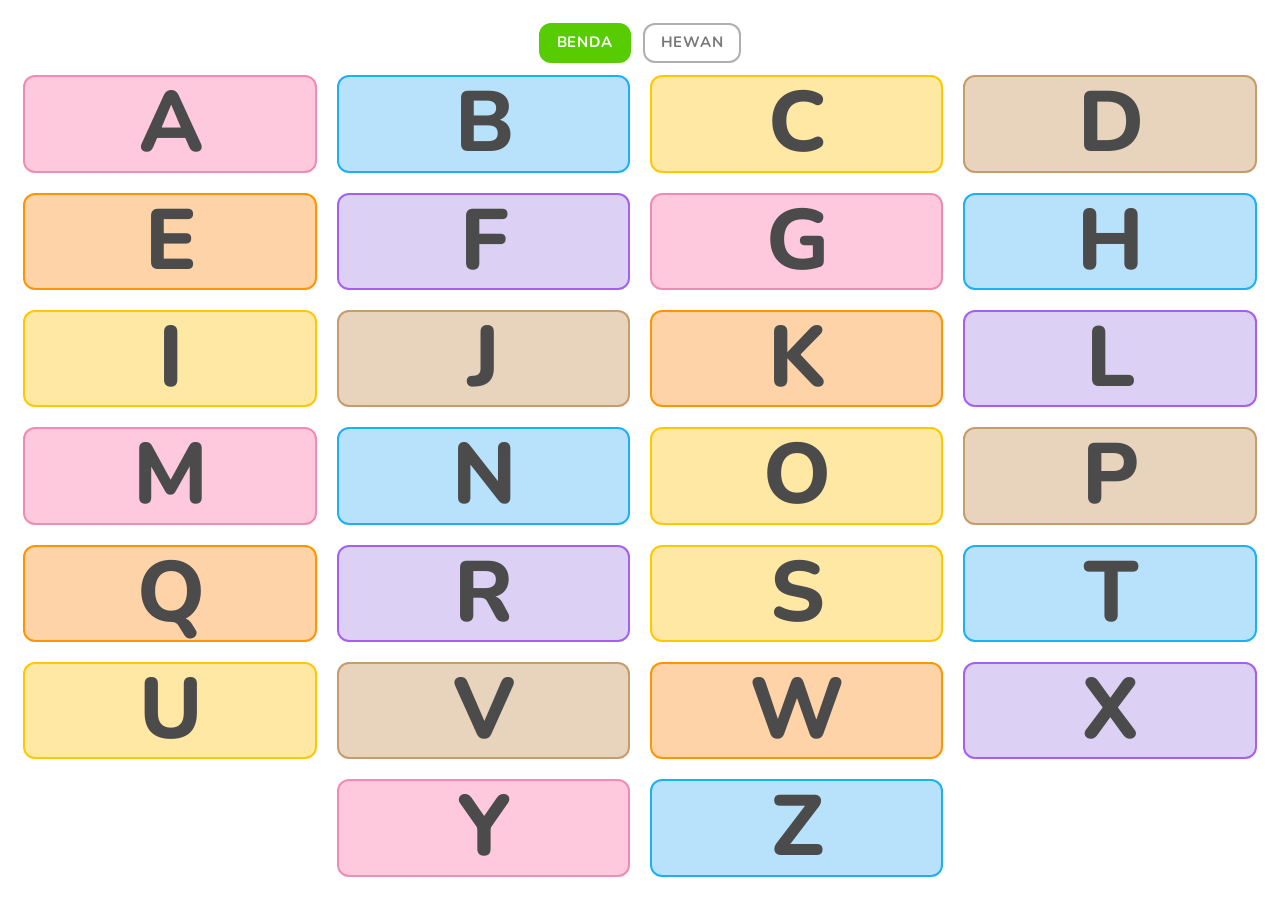
==== commit 2a4544b0: "Restyle to the Duolingo reference White paper canvas, Nunito for the rounded display voice, 12px rad" ====
--- a/index.html
+++ b/index.html
@@ -4,16 +4,38 @@
 <meta charset="utf-8">
 <title>Main Kata</title>
 <meta name="viewport" content="width=device-width,initial-scale=1,maximum-scale=1,user-scalable=no,viewport-fit=cover">
-<meta name="theme-color" content="#faf7f2">
+<meta name="theme-color" content="#ffffff">
 <meta name="mobile-web-app-capable" content="yes">
 <meta name="apple-mobile-web-app-capable" content="yes">
 <meta name="apple-mobile-web-app-status-bar-style" content="default">
-<link rel="apple-touch-icon" href="data:image/svg+xml,%3Csvg xmlns='http://www.w3.org/2000/svg' viewBox='0 0 180 180'%3E%3Crect width='180' height='180' rx='40' fill='%23f5c6d6'/%3E%3Ctext x='90' y='128' font-family='system-ui,sans-serif' font-size='110' font-weight='800' text-anchor='middle' fill='%233e3a36'%3EA%3C/text%3E%3C/svg%3E">
+<link rel="apple-touch-icon" href="data:image/svg+xml,%3Csvg xmlns='http://www.w3.org/2000/svg' viewBox='0 0 180 180'%3E%3Crect width='180' height='180' rx='40' fill='%2358cc02'/%3E%3Ctext x='90' y='128' font-family='Nunito,system-ui,sans-serif' font-size='110' font-weight='800' text-anchor='middle' fill='%23ffffff'%3EA%3C/text%3E%3C/svg%3E">
+<link rel="preconnect" href="https://fonts.googleapis.com">
+<link rel="preconnect" href="https://fonts.gstatic.com" crossorigin>
+<link rel="stylesheet" href="https://fonts.googleapis.com/css2?family=Nunito:wght@700;800&display=swap">
 <style>
+  /* Duolingo style reference. One family throughout: this app has almost no
+     copy — 26 letters, two tab labels, one word — so Nunito covers both the
+     rounded display voice and the nav labels, and weight does the rest. The
+     rounded system stack stays behind it as a fallback. */
+  :root{
+    --color-eager-green:#58cc02;
+    --color-spark-blue:#1cb0f6;
+    --color-paper-white:#ffffff;
+    --color-charcoal:#4b4b4b;
+    --color-pencil-gray:#777777;
+    --color-faded-gray:#afafaf;
+    --font-display:"Nunito",ui-rounded,"SF Pro Rounded",system-ui,-apple-system,sans-serif;
+    --text-nav-label:15px;
+    --tracking-nav-label:.053em;
+    --radius:12px;
+    --border:2px;
+    --element-gap:12px;
+  }
+
   *{margin:0;padding:0;box-sizing:border-box}
   html,body{
-    height:100%;overflow:hidden;background:#faf7f2;
-    font-family:ui-rounded,"SF Pro Rounded","Nunito",system-ui,-apple-system,sans-serif;
+    height:100%;overflow:hidden;background:var(--color-paper-white);
+    font-family:var(--font-display);
     -webkit-user-select:none;user-select:none;-webkit-tap-highlight-color:transparent;
     overscroll-behavior:none;touch-action:manipulation;
   }
@@ -25,15 +47,23 @@
             calc(2.6vmin + env(safe-area-inset-bottom));
   }
 
-  /* Small and muted: it is the grown-up's control, and it must not compete
-     with the 26 boxes for her attention. */
-  #picker{display:flex;gap:1.6vmin;justify-content:center;padding-bottom:2vmin}
+  /* Nav Language Pill: ghost by default, 2px faded-gray border, uppercase
+     nav-label tracking. The selected tab takes the Primary CTA treatment —
+     solid Eager Green, white text, no border — so "where am I" reads as
+     "go". It is still the grown-up's control and still small. */
+  #picker{display:flex;gap:var(--element-gap);justify-content:center;padding-bottom:var(--element-gap)}
   .tab{
-    border:0;border-radius:999px;padding:1.4vmin 5vmin;
-    font-family:inherit;font-weight:700;font-size:min(4vmin,2.4vh);
-    line-height:1;color:#8a8078;background:#f0ece6;cursor:pointer;
-  }
-  .tab.on{color:#3e3a36;background:#e2dbd1}
+    border:var(--border) solid var(--color-faded-gray);border-radius:var(--radius);
+    padding:8px 16px;background:transparent;cursor:pointer;
+    font-family:inherit;font-weight:700;
+    font-size:var(--text-nav-label);line-height:1.33;
+    text-transform:uppercase;letter-spacing:var(--tracking-nav-label);
+    color:var(--color-pencil-gray);
+  }
+  .tab.on{
+    border-color:var(--color-eager-green);background:var(--color-eager-green);
+    color:var(--color-paper-white);
+  }
 
   /* ---- Board: 26 Letter Boxes, 4x7, always fits, never scrolls ---- */
   #board{
@@ -41,28 +71,36 @@
     grid-template-columns:repeat(4,1fr);grid-template-rows:repeat(7,1fr);
     gap:2.2vmin;
   }
+  /* Stickers pressed onto the paper: flat fill, 2px border in a deeper tone
+     of the same hue, 12px radius, no shadow. */
   .box{
-    border:0;border-radius:22%;display:grid;place-items:center;
+    border:var(--border) solid;border-radius:var(--radius);
+    display:grid;place-items:center;
     /* Longhands, not the `font:` shorthand — `inherit` is only legal as a
        whole value, so `font:800 …/1 inherit` is dropped and buttons fall
        back to the 13px UA default. */
     font-family:inherit;font-weight:800;font-size:min(9.5vmin,10vh);
-    line-height:1;color:#3e3a36;
-    box-shadow:0 .5vmin 0 rgba(0,0,0,.06);cursor:pointer;
-    transition:transform .12s ease;
+    line-height:1;letter-spacing:-.02em;color:var(--color-charcoal);
+    cursor:pointer;transition:transform .12s ease;
   }
   .box:active{transform:scale(.94)}
   .box[data-pos="y"]{grid-column:2}
 
-  /* pastel Colour Groups */
-  .pink{background:#f5c6d6}  .blue{background:#bcdaec}
-  .yellow{background:#f7e6a4}.brown{background:#ddc6b1}
-  .orange{background:#f8cda6}.purple{background:#d6c6e8}
+  /* Suhyung's six Colour Groups, restyled as sticker fills. None of the six
+     is green, so Eager Green stays reserved for UI chrome as the reference
+     asks — the board never competes with the tabs or the word. */
+  .pink  {background:#ffc9dd;border-color:#f08bb4}
+  .blue  {background:#b8e2fb;border-color:#1cb0f6}
+  .yellow{background:#ffe8a3;border-color:#ffc800}
+  .brown {background:#e8d3bd;border-color:#c69c6d}
+  .orange{background:#ffd3a8;border-color:#ff9600}
+  .purple{background:#ddd0f5;border-color:#a560f0}
 
   /* ---- Reveal: fullscreen, one object, nothing competing ---- */
   #reveal{
     position:fixed;inset:0;display:none;flex-direction:column;
     align-items:center;justify-content:center;z-index:10;
+    background:var(--color-paper-white);
   }
   #reveal.on{display:flex}
   #stage{
@@ -71,24 +109,31 @@
   }
   #photo{
     max-width:100%;max-height:100%;object-fit:contain;
-    border-radius:4vmin;opacity:0;transition:opacity .18s ease;
-    box-shadow:0 1vmin 4vmin rgba(0,0,0,.12);
+    border:var(--border) solid var(--color-faded-gray);border-radius:var(--radius);
+    opacity:0;transition:opacity .18s ease;
   }
   #photo.shown{opacity:1}
+
+  /* The Section Headline of this page: the one thing she is here to say,
+     in the display voice and the signature green. */
   #word{
     position:absolute;left:0;right:0;
     bottom:calc(4vmin + env(safe-area-inset-bottom));
     text-align:center;font-family:inherit;font-weight:800;
-    font-size:min(11vmin,7vh);line-height:1;
-    color:#3e3a36;letter-spacing:.02em;pointer-events:none;
-  }
+    font-size:min(12vmin,7.5vh);line-height:1.2;
+    color:var(--color-eager-green);letter-spacing:-.02em;pointer-events:none;
+  }
+
+  /* Outlined Account Button treatment — ghost fill, Spark Blue glyph, 2px
+     faded-gray border — held at 60px minimum so it stays a five-year-old's
+     target rather than a 15px nav control. */
   #back{
     position:absolute;left:3vmin;top:calc(3vmin + env(safe-area-inset-top));
     width:16vmin;height:16vmin;min-width:60px;min-height:60px;
-    border:0;border-radius:50%;background:rgba(255,255,255,.92);
-    box-shadow:0 .6vmin 2vmin rgba(0,0,0,.18);
+    border:var(--border) solid var(--color-faded-gray);border-radius:var(--radius);
+    background:var(--color-paper-white);
     font-family:inherit;font-weight:700;font-size:8vmin;line-height:1;
-    color:#3e3a36;cursor:pointer;z-index:2;
+    color:var(--color-spark-blue);cursor:pointer;z-index:2;
   }
   #back:active{transform:scale(.92)}
 
@@ -517,9 +562,6 @@
 };
 /*POOLS_END*/
 
-const TINT = {pink:"#fdeff4",blue:"#eef6fb",yellow:"#fdf7e6",
-              brown:"#f7f0e9",orange:"#fdf1e6",purple:"#f4effa"};
-
 const board  = document.getElementById("board");
 const picker = document.getElementById("picker");
 const reveal = document.getElementById("reveal");
@@ -549,13 +591,12 @@
 function buildBoard(){
   board.textContent = "";
   for (const [letter, word] of THEMES[theme].letters) {
-    const colour = COLOURS[letter];
     const b = document.createElement("button");
-    b.className = "box " + colour;
+    b.className = "box " + COLOURS[letter];
     b.textContent = letter;
     b.setAttribute("aria-label", word);
     if (letter === "Y") b.dataset.pos = "y";
-    b.addEventListener("click", () => open(letter, word, colour));
+    b.addEventListener("click", () => open(letter, word));
     board.appendChild(b);
   }
   for (const tab of picker.children)
@@ -596,10 +637,12 @@
   if (p.length > 1) new Image().src = p[(i + 1) % p.length];
 }
 
-function open(letter, word, colour){
+/* The reveal is pure white now, not a wash of the letter's colour — the
+   style reference puts every surface on paper white. Her colour cue lives
+   on the board, which is the screen she navigates by. */
+function open(letter, word){
   current = letter; shownIdx = -1;
   wordEl.textContent = word;
-  reveal.style.background = TINT[colour];
   reveal.classList.add("on");
   show(letter);
 }
@@ -640,7 +683,7 @@
 const manifest = {
   name:"Main Kata", short_name:"Main Kata",
   start_url:".", display:"standalone", orientation:"portrait",
-  background_color:"#faf7f2", theme_color:"#faf7f2",
+  background_color:"#ffffff", theme_color:"#ffffff",
   icons:[{src:document.querySelector('link[rel="apple-touch-icon"]').href,
           sizes:"180x180", type:"image/svg+xml", purpose:"any"}]
 };
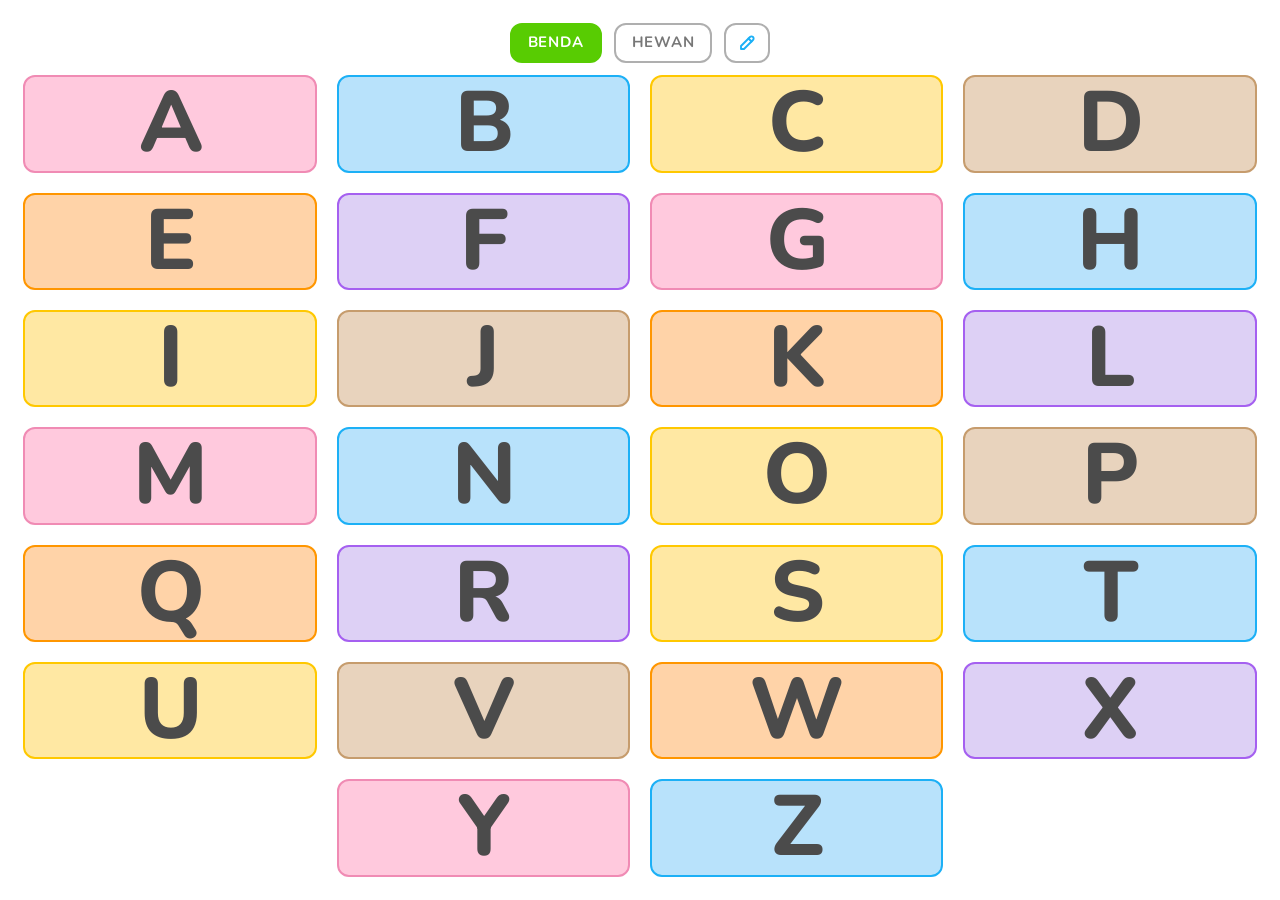
==== commit cd657b76: "Give every letter a Line-up of animals instead of one Hewan grows from 26 animals to 84 across 17 le" ====
--- a/index.html
+++ b/index.html
@@ -64,6 +64,13 @@
     border-color:var(--color-eager-green);background:var(--color-eager-green);
     color:var(--color-paper-white);
   }
+  /* Link across to the writing game. She picks the activity deliberately
+     rather than falling into it — two predictable modes, never a surprise. */
+  .tab.pencil{
+    display:inline-flex;align-items:center;padding:8px 12px;
+    color:var(--color-spark-blue);text-decoration:none;
+  }
+  .tab.pencil svg{width:18px;height:18px;display:block}
 
   /* ---- Board: 26 Letter Boxes, 4x7, always fits, never scrolls ---- */
   #board{
@@ -75,6 +82,9 @@
      of the same hue, 12px radius, no shadow. */
   .box{
     border:var(--border) solid;border-radius:var(--radius);
+    /* Grid items default to min-height:auto, which lets a tall glyph push the
+       1fr rows past the board and clip the last one. */
+    min-width:0;min-height:0;overflow:hidden;
     display:grid;place-items:center;
     /* Longhands, not the `font:` shorthand — `inherit` is only legal as a
        whole value, so `font:800 …/1 inherit` is dropped and buttons fall
@@ -86,8 +96,8 @@
   .box:active{transform:scale(.94)}
   .box[data-pos="y"]{grid-column:2}
 
-  /* Suhyung's six Colour Groups, restyled as sticker fills. None of the six
-     is green, so Eager Green stays reserved for UI chrome as the reference
+  /* The six Colour Groups, restyled as sticker fills. None of the six is
+     green, so Eager Green stays reserved for UI chrome as the reference
      asks — the board never competes with the tabs or the word. */
   .pink  {background:#ffc9dd;border-color:#f08bb4}
   .blue  {background:#b8e2fb;border-color:#1cb0f6}
@@ -168,233 +178,228 @@
   Y:"pink",  Z:"blue",
 };
 
-/* ------------------------------------------------------------------
-   Each letter carries a Target Word and a Search Phrase.
-   They deliberately differ — see docs/adr/0001. `word` is what she
-   says and what appears on screen; `query` only ever sourced the
-   photos and is never shown to her. Do not "fix" them to match.
-   ------------------------------------------------------------------ */
+/*WORDS_START*/
+/* Each letter carries its Line-up: the Target Words behind it, in the
+   fixed order she walks them — see docs/adr/0002. Only the word reaches
+   her; the Search Phrase that sourced each photo stays in tools/words.py
+   (docs/adr/0001) and is never shown.
+   Generated from tools/words.py — edit it there, not here. */
 const THEMES = {
-  benda: {
-    label: "Benda",
-    letters: [
-      ["A","apel",    "apel"],
-      ["B","buku",    "buku"],
-      ["C","coklat",  "coklat bar"],
-      ["D","donat",   "donat stroberi"],
-      ["E","es krim", "es krim cone stroberi"],
-      ["F","foto",    "foto bingkai"],
-      ["G","gunting", "gunting"],
-      ["H","hidung",  "hidung"],
-      ["I","ikan",    "ikan badut"],
-      ["J","jam",     "jam dinding"],
-      ["K","kacamata","kacamata"],
-      ["L","lampu",   "lampu"],
-      ["M","madu",    "madu"],
-      ["N","nasi",    "nasi putih"],
-      ["O","obeng",   "obeng"],
-      ["P","payung",  "payung"],
-      ["Q","quran",   "quran"],
-      ["R","roda",    "roda ban"],
-      ["S","susu",    "susu"],
-      ["T","tahu",    "tahu putih"],
-      ["U","uang",    "uang kertas"],
-      ["V","vas",     "vas bunga"],
-      ["W","wajan",   "wajan hitam"],
-      ["X","xilofon", "xylophone"],
-      ["Y","yoyo",    "yoyo"],
-      ["Z","zebra",   "zebra"],
-    ],
-  },
-  hewan: {
-    label: "Hewan",
-    letters: [
-      ["A","ayam",     "ayam"],
-      ["B","bebek",    "bebek"],
-      ["C","cicak",    "cicak"],
-      ["D","domba",    "domba"],
-      ["E","elang",    "elang"],
-      ["F","flamingo", "flamingo"],
-      ["G","gajah",    "gajah"],
-      ["H","harimau",  "harimau"],
-      ["I","ikan",     "ikan mas"],
-      ["J","jerapah",  "jerapah"],
-      ["K","kucing",   "kucing"],
-      ["L","lebah",    "lebah"],
-      ["M","monyet",   "monyet"],
-      ["N","nyamuk",   "nyamuk"],
-      ["O","orangutan","orangutan"],
-      ["P","panda",    "panda"],
-      ["Q","quokka",   "quokka"],
-      ["R","rusa",     "rusa"],
-      ["S","sapi",     "sapi"],
-      ["T","tikus",    "tikus"],
-      ["U","unta",     "unta"],
-      ["V","viper",    "ular viper"],
-      ["W","walrus",   "walrus"],
-      ["X","xerus",    "bajing tanah"],
-      ["Y","yuyu",     "yuyu kepiting"],
-      ["Z","zebra",    "zebra"],
-    ],
-  },
+  benda: { label: "Benda", letters: [
+    ["A", ["apel"]],
+    ["B", ["buku"]],
+    ["C", ["coklat"]],
+    ["D", ["donat"]],
+    ["E", ["es krim"]],
+    ["F", ["foto"]],
+    ["G", ["gunting"]],
+    ["H", ["hidung"]],
+    ["I", ["ikan"]],
+    ["J", ["jam"]],
+    ["K", ["kacamata"]],
+    ["L", ["lampu"]],
+    ["M", ["madu"]],
+    ["N", ["nasi"]],
+    ["O", ["obeng"]],
+    ["P", ["payung"]],
+    ["Q", ["quran"]],
+    ["R", ["roda"]],
+    ["S", ["susu"]],
+    ["T", ["tahu"]],
+    ["U", ["uang"]],
+    ["V", ["vas"]],
+    ["W", ["wajan"]],
+    ["X", ["xilofon"]],
+    ["Y", ["yoyo"]],
+    ["Z", ["zebra"]]
+  ]},
+  hewan: { label: "Hewan", letters: [
+    ["A", ["ayam", "anjing", "angsa"]],
+    ["B", ["bebek", "burung", "babi", "buaya", "beruang", "badak", "belalang", "bangau", "belut", "bunglon", "berang-berang"]],
+    ["C", ["cicak", "capung", "cacing", "cumi-cumi", "cendrawasih"]],
+    ["D", ["domba", "duyung"]],
+    ["E", ["elang", "enggang"]],
+    ["F", ["flamingo"]],
+    ["G", ["gajah", "gurita", "gagak", "gorila"]],
+    ["H", ["harimau", "hiu", "hamster"]],
+    ["I", ["ikan"]],
+    ["J", ["jerapah", "jangkrik"]],
+    ["K", ["kucing", "kuda", "kelinci", "kambing", "kupu-kupu", "katak", "kura-kura", "kerbau", "kelelawar", "kanguru", "koala", "komodo"]],
+    ["L", ["lebah", "lumba-lumba", "laba-laba", "lalat", "landak", "lipan"]],
+    ["M", ["monyet", "merpati", "merak"]],
+    ["N", ["nyamuk", "nuri"]],
+    ["O", ["orangutan"]],
+    ["P", ["panda", "penguin", "paus", "penyu"]],
+    ["Q", ["quokka"]],
+    ["R", ["rusa", "rubah"]],
+    ["S", ["sapi", "singa", "semut", "siput"]],
+    ["T", ["tikus", "tupai", "tokek", "tapir", "trenggiling", "tarsius"]],
+    ["U", ["unta", "ular", "udang", "ubur-ubur"]],
+    ["V", ["viper"]],
+    ["W", ["walrus"]],
+    ["X", ["xerus"]],
+    ["Y", ["yuyu"]],
+    ["Z", ["zebra"]]
+  ]},
 };
-
-/* POOLS: approved photo URLs per letter. Regenerated by tools/build_pools.py
+/*WORDS_END*/
+
+/* POOLS: approved photo URLs per Subject. Regenerated by tools/build_pools.py
    — nothing lands here that has not been through the Contact Sheet. */
 /*POOLS_START*/
 const POOLS = {
  "benda": {
-  "A": [
+  "apel": [
     "https://images.pexels.com/photos/7333124/pexels-photo-7333124.jpeg?auto=compress&cs=tinysrgb&h=650&w=940",
     "https://images.pexels.com/photos/9280417/pexels-photo-9280417.jpeg?auto=compress&cs=tinysrgb&h=650&w=940",
     "https://images.pexels.com/photos/31663981/pexels-photo-31663981.jpeg?auto=compress&cs=tinysrgb&h=650&w=940",
     "https://images.pexels.com/photos/9280426/pexels-photo-9280426.jpeg?auto=compress&cs=tinysrgb&h=650&w=940"
   ],
-  "B": [
+  "buku": [
     "https://images.pexels.com/photos/10946433/pexels-photo-10946433.jpeg?auto=compress&cs=tinysrgb&h=650&w=940",
     "https://images.pexels.com/photos/3760323/pexels-photo-3760323.jpeg?auto=compress&cs=tinysrgb&h=650&w=940",
     "https://images.pexels.com/photos/7718809/pexels-photo-7718809.jpeg?auto=compress&cs=tinysrgb&h=650&w=940",
     "https://images.pexels.com/photos/8534033/pexels-photo-8534033.jpeg?auto=compress&cs=tinysrgb&h=650&w=940"
   ],
-  "C": [
+  "coklat": [
     "https://images.pexels.com/photos/6167328/pexels-photo-6167328.jpeg?auto=compress&cs=tinysrgb&h=650&w=940",
     "https://images.pexels.com/photos/14456375/pexels-photo-14456375.jpeg?auto=compress&cs=tinysrgb&h=650&w=940",
     "https://images.pexels.com/photos/6167332/pexels-photo-6167332.jpeg?auto=compress&cs=tinysrgb&h=650&w=940",
     "https://images.pexels.com/photos/6167340/pexels-photo-6167340.jpeg?auto=compress&cs=tinysrgb&h=650&w=940"
   ],
-  "D": [
+  "donat": [
     "https://images.pexels.com/photos/23203365/pexels-photo-23203365.jpeg?auto=compress&cs=tinysrgb&h=650&w=940",
     "https://images.pexels.com/photos/14978254/pexels-photo-14978254.jpeg?auto=compress&cs=tinysrgb&h=650&w=940",
     "https://images.pexels.com/photos/37253714/pexels-photo-37253714.jpeg?auto=compress&cs=tinysrgb&h=650&w=940",
     "https://images.pexels.com/photos/35081225/pexels-photo-35081225.jpeg?auto=compress&cs=tinysrgb&h=650&w=940"
   ],
-  "E": [
+  "es krim": [
     "https://images.pexels.com/photos/5061019/pexels-photo-5061019.jpeg?auto=compress&cs=tinysrgb&h=650&w=940",
     "https://images.pexels.com/photos/5060943/pexels-photo-5060943.jpeg?auto=compress&cs=tinysrgb&h=650&w=940",
     "https://images.pexels.com/photos/4397393/pexels-photo-4397393.jpeg?auto=compress&cs=tinysrgb&h=650&w=940",
     "https://images.pexels.com/photos/28366975/pexels-photo-28366975.jpeg?auto=compress&cs=tinysrgb&h=650&w=940"
   ],
-  "F": [
+  "foto": [
     "https://images.pexels.com/photos/15585620/pexels-photo-15585620.png?auto=compress&cs=tinysrgb&h=650&w=940",
     "https://images.pexels.com/photos/5978721/pexels-photo-5978721.jpeg?auto=compress&cs=tinysrgb&h=650&w=940",
     "https://images.pexels.com/photos/187023/pexels-photo-187023.jpeg?auto=compress&cs=tinysrgb&h=650&w=940",
     "https://images.pexels.com/photos/1367230/pexels-photo-1367230.jpeg?auto=compress&cs=tinysrgb&h=650&w=940"
   ],
-  "G": [
+  "gunting": [
     "https://images.pexels.com/photos/8250803/pexels-photo-8250803.jpeg?auto=compress&cs=tinysrgb&h=650&w=940",
     "https://images.pexels.com/photos/35009364/pexels-photo-35009364.jpeg?auto=compress&cs=tinysrgb&h=650&w=940",
     "https://images.pexels.com/photos/4226901/pexels-photo-4226901.jpeg?auto=compress&cs=tinysrgb&h=650&w=940",
     "https://images.pexels.com/photos/4226910/pexels-photo-4226910.jpeg?auto=compress&cs=tinysrgb&h=650&w=940"
   ],
-  "H": [
+  "hidung": [
     "https://images.pexels.com/photos/7298697/pexels-photo-7298697.jpeg?auto=compress&cs=tinysrgb&h=650&w=940",
     "https://images.pexels.com/photos/2118710/pexels-photo-2118710.jpeg?auto=compress&cs=tinysrgb&h=650&w=940",
     "https://images.pexels.com/photos/8419741/pexels-photo-8419741.png?auto=compress&cs=tinysrgb&h=650&w=940",
     "https://images.pexels.com/photos/34217562/pexels-photo-34217562.jpeg?auto=compress&cs=tinysrgb&h=650&w=940"
   ],
-  "I": [
+  "ikan": [
     "https://images.pexels.com/photos/4593110/pexels-photo-4593110.jpeg?auto=compress&cs=tinysrgb&h=650&w=940",
     "https://images.pexels.com/photos/27874654/pexels-photo-27874654.jpeg?auto=compress&cs=tinysrgb&h=650&w=940",
     "https://images.pexels.com/photos/35787439/pexels-photo-35787439.jpeg?auto=compress&cs=tinysrgb&h=650&w=940",
     "https://images.pexels.com/photos/12861719/pexels-photo-12861719.jpeg?auto=compress&cs=tinysrgb&h=650&w=940"
   ],
-  "J": [
+  "jam": [
     "https://images.pexels.com/photos/15797564/pexels-photo-15797564.jpeg?auto=compress&cs=tinysrgb&h=650&w=940",
     "https://images.pexels.com/photos/14976142/pexels-photo-14976142.jpeg?auto=compress&cs=tinysrgb&h=650&w=940",
     "https://images.pexels.com/photos/191703/pexels-photo-191703.jpeg?auto=compress&cs=tinysrgb&h=650&w=940",
     "https://images.pexels.com/photos/9367466/pexels-photo-9367466.jpeg?auto=compress&cs=tinysrgb&h=650&w=940"
   ],
-  "K": [
+  "kacamata": [
     "https://images.pexels.com/photos/5752242/pexels-photo-5752242.jpeg?auto=compress&cs=tinysrgb&h=650&w=940",
     "https://images.pexels.com/photos/4226865/pexels-photo-4226865.jpeg?auto=compress&cs=tinysrgb&h=650&w=940",
     "https://images.pexels.com/photos/7718859/pexels-photo-7718859.jpeg?auto=compress&cs=tinysrgb&h=650&w=940",
     "https://images.pexels.com/photos/28488304/pexels-photo-28488304.jpeg?auto=compress&cs=tinysrgb&h=650&w=940"
   ],
-  "L": [
+  "lampu": [
     "https://images.pexels.com/photos/17994856/pexels-photo-17994856.jpeg?auto=compress&cs=tinysrgb&h=650&w=940",
     "https://images.pexels.com/photos/28461166/pexels-photo-28461166.jpeg?auto=compress&cs=tinysrgb&h=650&w=940",
     "https://images.pexels.com/photos/11474538/pexels-photo-11474538.jpeg?auto=compress&cs=tinysrgb&h=650&w=940",
     "https://images.pexels.com/photos/8872548/pexels-photo-8872548.jpeg?auto=compress&cs=tinysrgb&h=650&w=940"
   ],
-  "M": [
+  "madu": [
     "https://images.pexels.com/photos/5634212/pexels-photo-5634212.jpeg?auto=compress&cs=tinysrgb&h=650&w=940",
     "https://images.pexels.com/photos/4921856/pexels-photo-4921856.jpeg?auto=compress&cs=tinysrgb&h=650&w=940",
     "https://images.pexels.com/photos/13246534/pexels-photo-13246534.jpeg?auto=compress&cs=tinysrgb&h=650&w=940",
     "https://images.pexels.com/photos/9105957/pexels-photo-9105957.jpeg?auto=compress&cs=tinysrgb&h=650&w=940"
   ],
-  "N": [
+  "nasi": [
     "https://images.pexels.com/photos/8956718/pexels-photo-8956718.jpeg?auto=compress&cs=tinysrgb&h=650&w=940",
     "https://images.pexels.com/photos/31346219/pexels-photo-31346219.jpeg?auto=compress&cs=tinysrgb&h=650&w=940",
     "https://images.pexels.com/photos/8423376/pexels-photo-8423376.png?auto=compress&cs=tinysrgb&h=650&w=940",
     "https://images.pexels.com/photos/8923092/pexels-photo-8923092.jpeg?auto=compress&cs=tinysrgb&h=650&w=940"
   ],
-  "O": [
+  "obeng": [
     "https://images.pexels.com/photos/5583097/pexels-photo-5583097.jpeg?auto=compress&cs=tinysrgb&h=650&w=940",
     "https://images.pexels.com/photos/5583106/pexels-photo-5583106.jpeg?auto=compress&cs=tinysrgb&h=650&w=940",
     "https://images.pexels.com/photos/5583091/pexels-photo-5583091.jpeg?auto=compress&cs=tinysrgb&h=650&w=940",
     "https://images.pexels.com/photos/20874131/pexels-photo-20874131.jpeg?auto=compress&cs=tinysrgb&h=650&w=940"
   ],
-  "P": [
+  "payung": [
     "https://images.pexels.com/photos/7140708/pexels-photo-7140708.jpeg?auto=compress&cs=tinysrgb&h=650&w=940",
     "https://images.pexels.com/photos/20425627/pexels-photo-20425627.jpeg?auto=compress&cs=tinysrgb&h=650&w=940",
     "https://images.pexels.com/photos/8465590/pexels-photo-8465590.jpeg?auto=compress&cs=tinysrgb&h=650&w=940",
     "https://images.pexels.com/photos/12877826/pexels-photo-12877826.jpeg?auto=compress&cs=tinysrgb&h=650&w=940"
   ],
-  "Q": [
+  "quran": [
     "https://images.pexels.com/photos/14743719/pexels-photo-14743719.jpeg?auto=compress&cs=tinysrgb&h=650&w=940",
     "https://images.pexels.com/photos/14074052/pexels-photo-14074052.jpeg?auto=compress&cs=tinysrgb&h=650&w=940",
     "https://images.pexels.com/photos/28823667/pexels-photo-28823667.jpeg?auto=compress&cs=tinysrgb&h=650&w=940",
     "https://images.pexels.com/photos/28823661/pexels-photo-28823661.jpeg?auto=compress&cs=tinysrgb&h=650&w=940"
   ],
-  "R": [
+  "roda": [
     "https://images.pexels.com/photos/34357287/pexels-photo-34357287.jpeg?auto=compress&cs=tinysrgb&h=650&w=940",
     "https://images.pexels.com/photos/36635358/pexels-photo-36635358.jpeg?auto=compress&cs=tinysrgb&h=650&w=940",
     "https://images.pexels.com/photos/37378481/pexels-photo-37378481.jpeg?auto=compress&cs=tinysrgb&h=650&w=940",
     "https://images.pexels.com/photos/33630422/pexels-photo-33630422.jpeg?auto=compress&cs=tinysrgb&h=650&w=940"
   ],
-  "S": [
+  "susu": [
     "https://images.pexels.com/photos/4324359/pexels-photo-4324359.jpeg?auto=compress&cs=tinysrgb&h=650&w=940",
     "https://images.pexels.com/photos/1675976/pexels-photo-1675976.jpeg?auto=compress&cs=tinysrgb&h=650&w=940",
     "https://images.pexels.com/photos/236010/pexels-photo-236010.jpeg?auto=compress&cs=tinysrgb&h=650&w=940",
     "https://images.pexels.com/photos/4324320/pexels-photo-4324320.jpeg?auto=compress&cs=tinysrgb&h=650&w=940"
   ],
-  "T": [
+  "tahu": [
     "https://images.pexels.com/photos/11663140/pexels-photo-11663140.jpeg?auto=compress&cs=tinysrgb&h=650&w=940",
     "https://images.pexels.com/photos/6805775/pexels-photo-6805775.jpeg?auto=compress&cs=tinysrgb&h=650&w=940",
     "https://images.pexels.com/photos/35132130/pexels-photo-35132130.jpeg?auto=compress&cs=tinysrgb&h=650&w=940",
     "https://images.pexels.com/photos/4518604/pexels-photo-4518604.jpeg?auto=compress&cs=tinysrgb&h=650&w=940"
   ],
-  "U": [
+  "uang": [
     "https://images.pexels.com/photos/6927371/pexels-photo-6927371.jpeg?auto=compress&cs=tinysrgb&h=650&w=940",
     "https://images.pexels.com/photos/6927358/pexels-photo-6927358.jpeg?auto=compress&cs=tinysrgb&h=650&w=940",
     "https://images.pexels.com/photos/10067197/pexels-photo-10067197.jpeg?auto=compress&cs=tinysrgb&h=650&w=940",
     "https://images.pexels.com/photos/9914134/pexels-photo-9914134.jpeg?auto=compress&cs=tinysrgb&h=650&w=940"
   ],
-  "V": [
+  "vas": [
     "https://images.pexels.com/photos/30555647/pexels-photo-30555647.jpeg?auto=compress&cs=tinysrgb&h=650&w=940",
     "https://images.pexels.com/photos/12486863/pexels-photo-12486863.jpeg?auto=compress&cs=tinysrgb&h=650&w=940",
     "https://images.pexels.com/photos/26810756/pexels-photo-26810756.jpeg?auto=compress&cs=tinysrgb&h=650&w=940",
     "https://images.pexels.com/photos/6955468/pexels-photo-6955468.jpeg?auto=compress&cs=tinysrgb&h=650&w=940"
   ],
-  "W": [
+  "wajan": [
     "https://images.pexels.com/photos/10936545/pexels-photo-10936545.jpeg?auto=compress&cs=tinysrgb&h=650&w=940",
     "https://images.pexels.com/photos/8704812/pexels-photo-8704812.jpeg?auto=compress&cs=tinysrgb&h=650&w=940",
     "https://images.pexels.com/photos/31521713/pexels-photo-31521713.jpeg?auto=compress&cs=tinysrgb&h=650&w=940",
     "https://images.pexels.com/photos/10936546/pexels-photo-10936546.jpeg?auto=compress&cs=tinysrgb&h=650&w=940"
   ],
-  "X": [
+  "xilofon": [
     "https://images.pexels.com/photos/6637619/pexels-photo-6637619.jpeg?auto=compress&cs=tinysrgb&h=650&w=940",
     "https://images.pexels.com/photos/6743155/pexels-photo-6743155.jpeg?auto=compress&cs=tinysrgb&h=650&w=940",
     "https://images.pexels.com/photos/6274911/pexels-photo-6274911.jpeg?auto=compress&cs=tinysrgb&h=650&w=940",
     "https://images.pexels.com/photos/4407649/pexels-photo-4407649.jpeg?auto=compress&cs=tinysrgb&h=650&w=940"
   ],
-  "Y": [
+  "yoyo": [
     "https://images.pexels.com/photos/5454342/pexels-photo-5454342.jpeg?auto=compress&cs=tinysrgb&h=650&w=940",
     "https://images.pexels.com/photos/4196860/pexels-photo-4196860.jpeg?auto=compress&cs=tinysrgb&h=650&w=940",
     "https://images.pexels.com/photos/27695399/pexels-photo-27695399.jpeg?auto=compress&cs=tinysrgb&h=650&w=940",
     "https://images.pexels.com/photos/34594829/pexels-photo-34594829.jpeg?auto=compress&cs=tinysrgb&h=650&w=940"
   ],
-  "Z": [
+  "zebra": [
     "https://images.pexels.com/photos/35725386/pexels-photo-35725386.jpeg?auto=compress&cs=tinysrgb&h=650&w=940",
     "https://images.pexels.com/photos/27056091/pexels-photo-27056091.png?auto=compress&cs=tinysrgb&h=650&w=940",
     "https://images.pexels.com/photos/4740805/pexels-photo-4740805.jpeg?auto=compress&cs=tinysrgb&h=650&w=940",
@@ -402,157 +407,389 @@
   ]
  },
  "hewan": {
-  "A": [
+  "ayam": [
     "https://images.pexels.com/photos/38365059/pexels-photo-38365059.jpeg?auto=compress&cs=tinysrgb&h=650&w=940",
     "https://images.pexels.com/photos/19038587/pexels-photo-19038587.jpeg?auto=compress&cs=tinysrgb&h=650&w=940",
     "https://images.pexels.com/photos/29707950/pexels-photo-29707950.jpeg?auto=compress&cs=tinysrgb&h=650&w=940",
     "https://images.pexels.com/photos/37235014/pexels-photo-37235014.jpeg?auto=compress&cs=tinysrgb&h=650&w=940"
   ],
-  "B": [
+  "anjing": [
+    "https://images.pexels.com/photos/30074125/pexels-photo-30074125.jpeg?auto=compress&cs=tinysrgb&h=650&w=940",
+    "https://images.pexels.com/photos/33205883/pexels-photo-33205883.jpeg?auto=compress&cs=tinysrgb&h=650&w=940"
+  ],
+  "angsa": [
+    "https://images.pexels.com/photos/29793056/pexels-photo-29793056.jpeg?auto=compress&cs=tinysrgb&h=650&w=940",
+    "https://images.pexels.com/photos/19175172/pexels-photo-19175172.jpeg?auto=compress&cs=tinysrgb&h=650&w=940"
+  ],
+  "bebek": [
     "https://images.pexels.com/photos/27565478/pexels-photo-27565478.jpeg?auto=compress&cs=tinysrgb&h=650&w=940",
     "https://images.pexels.com/photos/12754746/pexels-photo-12754746.png?auto=compress&cs=tinysrgb&h=650&w=940",
     "https://images.pexels.com/photos/23489805/pexels-photo-23489805.jpeg?auto=compress&cs=tinysrgb&h=650&w=940",
     "https://images.pexels.com/photos/17911356/pexels-photo-17911356.jpeg?auto=compress&cs=tinysrgb&h=650&w=940"
   ],
-  "C": [
+  "burung": [
+    "https://images.pexels.com/photos/20124080/pexels-photo-20124080.jpeg?auto=compress&cs=tinysrgb&h=650&w=940",
+    "https://images.pexels.com/photos/19582246/pexels-photo-19582246.jpeg?auto=compress&cs=tinysrgb&h=650&w=940"
+  ],
+  "babi": [
+    "https://images.pexels.com/photos/37073014/pexels-photo-37073014.jpeg?auto=compress&cs=tinysrgb&h=650&w=940",
+    "https://images.pexels.com/photos/37073013/pexels-photo-37073013.jpeg?auto=compress&cs=tinysrgb&h=650&w=940"
+  ],
+  "buaya": [
+    "https://images.pexels.com/photos/6407978/pexels-photo-6407978.jpeg?auto=compress&cs=tinysrgb&h=650&w=940",
+    "https://images.pexels.com/photos/28571882/pexels-photo-28571882.jpeg?auto=compress&cs=tinysrgb&h=650&w=940"
+  ],
+  "beruang": [
+    "https://images.pexels.com/photos/37533536/pexels-photo-37533536.jpeg?auto=compress&cs=tinysrgb&h=650&w=940",
+    "https://images.pexels.com/photos/7944484/pexels-photo-7944484.jpeg?auto=compress&cs=tinysrgb&h=650&w=940"
+  ],
+  "badak": [
+    "https://images.pexels.com/photos/29156999/pexels-photo-29156999.jpeg?auto=compress&cs=tinysrgb&h=650&w=940",
+    "https://images.pexels.com/photos/29157004/pexels-photo-29157004.jpeg?auto=compress&cs=tinysrgb&h=650&w=940"
+  ],
+  "belalang": [
+    "https://images.pexels.com/photos/7987527/pexels-photo-7987527.jpeg?auto=compress&cs=tinysrgb&h=650&w=940",
+    "https://images.pexels.com/photos/4934812/pexels-photo-4934812.jpeg?auto=compress&cs=tinysrgb&h=650&w=940"
+  ],
+  "bangau": [
+    "https://images.pexels.com/photos/36156216/pexels-photo-36156216.jpeg?auto=compress&cs=tinysrgb&h=650&w=940",
+    "https://images.pexels.com/photos/13373023/pexels-photo-13373023.jpeg?auto=compress&cs=tinysrgb&h=650&w=940"
+  ],
+  "belut": [
+    "https://images.pexels.com/photos/17088606/pexels-photo-17088606.jpeg?auto=compress&cs=tinysrgb&h=650&w=940",
+    "https://images.pexels.com/photos/36121123/pexels-photo-36121123.jpeg?auto=compress&cs=tinysrgb&h=650&w=940"
+  ],
+  "bunglon": [
+    "https://images.pexels.com/photos/53971/chameleon-parduckameleon-furcifer-pardalis-reptile-53971.jpeg?auto=compress&cs=tinysrgb&h=650&w=940",
+    "https://images.pexels.com/photos/11570479/pexels-photo-11570479.jpeg?auto=compress&cs=tinysrgb&h=650&w=940"
+  ],
+  "berang-berang": [
+    "https://images.pexels.com/photos/12305419/pexels-photo-12305419.jpeg?auto=compress&cs=tinysrgb&h=650&w=940",
+    "https://images.pexels.com/photos/37660192/pexels-photo-37660192.jpeg?auto=compress&cs=tinysrgb&h=650&w=940"
+  ],
+  "cicak": [
     "https://images.pexels.com/photos/29979168/pexels-photo-29979168.jpeg?auto=compress&cs=tinysrgb&h=650&w=940",
     "https://images.pexels.com/photos/36866660/pexels-photo-36866660.jpeg?auto=compress&cs=tinysrgb&h=650&w=940",
     "https://images.pexels.com/photos/27772577/pexels-photo-27772577.jpeg?auto=compress&cs=tinysrgb&h=650&w=940",
     "https://images.pexels.com/photos/23833420/pexels-photo-23833420.jpeg?auto=compress&cs=tinysrgb&h=650&w=940"
   ],
-  "D": [
+  "capung": [
+    "https://images.pexels.com/photos/18151389/pexels-photo-18151389.jpeg?auto=compress&cs=tinysrgb&h=650&w=940",
+    "https://images.pexels.com/photos/19343519/pexels-photo-19343519.jpeg?auto=compress&cs=tinysrgb&h=650&w=940"
+  ],
+  "cacing": [
+    "https://images.pexels.com/photos/4386491/pexels-photo-4386491.jpeg?auto=compress&cs=tinysrgb&h=650&w=940",
+    "https://images.pexels.com/photos/7670144/pexels-photo-7670144.jpeg?auto=compress&cs=tinysrgb&h=650&w=940"
+  ],
+  "cumi-cumi": [
+    "https://images.pexels.com/photos/10377019/pexels-photo-10377019.jpeg?auto=compress&cs=tinysrgb&h=650&w=940",
+    "https://images.pexels.com/photos/38399707/pexels-photo-38399707.jpeg?auto=compress&cs=tinysrgb&h=650&w=940"
+  ],
+  "cendrawasih": [
+    "https://images.pexels.com/photos/29388658/pexels-photo-29388658.jpeg?auto=compress&cs=tinysrgb&h=650&w=940",
+    "https://images.pexels.com/photos/8816112/pexels-photo-8816112.jpeg?auto=compress&cs=tinysrgb&h=650&w=940"
+  ],
+  "domba": [
     "https://images.pexels.com/photos/32367317/pexels-photo-32367317.jpeg?auto=compress&cs=tinysrgb&h=650&w=940",
     "https://images.pexels.com/photos/31973752/pexels-photo-31973752.jpeg?auto=compress&cs=tinysrgb&h=650&w=940",
     "https://images.pexels.com/photos/9270002/pexels-photo-9270002.jpeg?auto=compress&cs=tinysrgb&h=650&w=940",
     "https://images.pexels.com/photos/31902636/pexels-photo-31902636.jpeg?auto=compress&cs=tinysrgb&h=650&w=940"
   ],
-  "E": [
+  "duyung": [
+    "https://images.pexels.com/photos/13277594/pexels-photo-13277594.jpeg?auto=compress&cs=tinysrgb&h=650&w=940",
+    "https://images.pexels.com/photos/4766707/pexels-photo-4766707.jpeg?auto=compress&cs=tinysrgb&h=650&w=940"
+  ],
+  "elang": [
     "https://images.pexels.com/photos/38204263/pexels-photo-38204263.jpeg?auto=compress&cs=tinysrgb&h=650&w=940",
     "https://images.pexels.com/photos/35548/golden-eagle-animal-bird-bill.jpg?auto=compress&cs=tinysrgb&h=650&w=940",
     "https://images.pexels.com/photos/36164232/pexels-photo-36164232.jpeg?auto=compress&cs=tinysrgb&h=650&w=940",
     "https://images.pexels.com/photos/31519183/pexels-photo-31519183.jpeg?auto=compress&cs=tinysrgb&h=650&w=940"
   ],
-  "F": [
+  "enggang": [
+    "https://images.pexels.com/photos/37650991/pexels-photo-37650991.jpeg?auto=compress&cs=tinysrgb&h=650&w=940",
+    "https://images.pexels.com/photos/12597605/pexels-photo-12597605.jpeg?auto=compress&cs=tinysrgb&h=650&w=940"
+  ],
+  "flamingo": [
     "https://images.pexels.com/photos/30597934/pexels-photo-30597934.png?auto=compress&cs=tinysrgb&h=650&w=940",
     "https://images.pexels.com/photos/30597911/pexels-photo-30597911.png?auto=compress&cs=tinysrgb&h=650&w=940",
     "https://images.pexels.com/photos/5800775/pexels-photo-5800775.jpeg?auto=compress&cs=tinysrgb&h=650&w=940",
     "https://images.pexels.com/photos/30597910/pexels-photo-30597910.png?auto=compress&cs=tinysrgb&h=650&w=940"
   ],
-  "G": [
+  "gajah": [
     "https://images.pexels.com/photos/17081254/pexels-photo-17081254.jpeg?auto=compress&cs=tinysrgb&h=650&w=940",
     "https://images.pexels.com/photos/13129167/pexels-photo-13129167.jpeg?auto=compress&cs=tinysrgb&h=650&w=940",
     "https://images.pexels.com/photos/35671094/pexels-photo-35671094.jpeg?auto=compress&cs=tinysrgb&h=650&w=940",
     "https://images.pexels.com/photos/17793971/pexels-photo-17793971.jpeg?auto=compress&cs=tinysrgb&h=650&w=940"
   ],
-  "H": [
+  "gurita": [
+    "https://images.pexels.com/photos/18573919/pexels-photo-18573919.jpeg?auto=compress&cs=tinysrgb&h=650&w=940",
+    "https://images.pexels.com/photos/32212186/pexels-photo-32212186.jpeg?auto=compress&cs=tinysrgb&h=650&w=940"
+  ],
+  "gagak": [
+    "https://images.pexels.com/photos/18051324/pexels-photo-18051324.jpeg?auto=compress&cs=tinysrgb&h=650&w=940",
+    "https://images.pexels.com/photos/31794193/pexels-photo-31794193.jpeg?auto=compress&cs=tinysrgb&h=650&w=940"
+  ],
+  "gorila": [
+    "https://images.pexels.com/photos/36804633/pexels-photo-36804633.jpeg?auto=compress&cs=tinysrgb&h=650&w=940",
+    "https://images.pexels.com/photos/6233523/pexels-photo-6233523.jpeg?auto=compress&cs=tinysrgb&h=650&w=940"
+  ],
+  "harimau": [
     "https://images.pexels.com/photos/36530920/pexels-photo-36530920.jpeg?auto=compress&cs=tinysrgb&h=650&w=940",
     "https://images.pexels.com/photos/37426136/pexels-photo-37426136.jpeg?auto=compress&cs=tinysrgb&h=650&w=940",
     "https://images.pexels.com/photos/11996336/pexels-photo-11996336.jpeg?auto=compress&cs=tinysrgb&h=650&w=940",
     "https://images.pexels.com/photos/27834738/pexels-photo-27834738.jpeg?auto=compress&cs=tinysrgb&h=650&w=940"
   ],
-  "I": [
+  "hiu": [
+    "https://images.pexels.com/photos/13476998/pexels-photo-13476998.jpeg?auto=compress&cs=tinysrgb&h=650&w=940",
+    "https://images.pexels.com/photos/33715200/pexels-photo-33715200.jpeg?auto=compress&cs=tinysrgb&h=650&w=940"
+  ],
+  "hamster": [
+    "https://images.pexels.com/photos/28749492/pexels-photo-28749492.jpeg?auto=compress&cs=tinysrgb&h=650&w=940",
+    "https://images.pexels.com/photos/4520481/pexels-photo-4520481.jpeg?auto=compress&cs=tinysrgb&h=650&w=940"
+  ],
+  "ikan": [
     "https://images.pexels.com/photos/886210/pexels-photo-886210.jpeg?auto=compress&cs=tinysrgb&h=650&w=940",
     "https://images.pexels.com/photos/36581408/pexels-photo-36581408.jpeg?auto=compress&cs=tinysrgb&h=650&w=940",
     "https://images.pexels.com/photos/4365565/pexels-photo-4365565.jpeg?auto=compress&cs=tinysrgb&h=650&w=940",
     "https://images.pexels.com/photos/5966770/pexels-photo-5966770.jpeg?auto=compress&cs=tinysrgb&h=650&w=940"
   ],
-  "J": [
+  "jerapah": [
     "https://images.pexels.com/photos/31030732/pexels-photo-31030732.jpeg?auto=compress&cs=tinysrgb&h=650&w=940",
     "https://images.pexels.com/photos/35283497/pexels-photo-35283497.jpeg?auto=compress&cs=tinysrgb&h=650&w=940",
     "https://images.pexels.com/photos/4577493/pexels-photo-4577493.jpeg?auto=compress&cs=tinysrgb&h=650&w=940",
     "https://images.pexels.com/photos/14367741/pexels-photo-14367741.jpeg?auto=compress&cs=tinysrgb&h=650&w=940"
   ],
-  "K": [
+  "jangkrik": [
+    "https://images.pexels.com/photos/26447247/pexels-photo-26447247.jpeg?auto=compress&cs=tinysrgb&h=650&w=940",
+    "https://images.pexels.com/photos/31976174/pexels-photo-31976174.jpeg?auto=compress&cs=tinysrgb&h=650&w=940"
+  ],
+  "kucing": [
     "https://images.pexels.com/photos/33819083/pexels-photo-33819083.jpeg?auto=compress&cs=tinysrgb&h=650&w=940",
     "https://images.pexels.com/photos/18354831/pexels-photo-18354831.jpeg?auto=compress&cs=tinysrgb&h=650&w=940",
     "https://images.pexels.com/photos/37032712/pexels-photo-37032712.jpeg?auto=compress&cs=tinysrgb&h=650&w=940",
     "https://images.pexels.com/photos/18354830/pexels-photo-18354830.jpeg?auto=compress&cs=tinysrgb&h=650&w=940"
   ],
-  "L": [
+  "kuda": [
+    "https://images.pexels.com/photos/13340061/pexels-photo-13340061.jpeg?auto=compress&cs=tinysrgb&h=650&w=940",
+    "https://images.pexels.com/photos/32711198/pexels-photo-32711198.jpeg?auto=compress&cs=tinysrgb&h=650&w=940"
+  ],
+  "kelinci": [
+    "https://images.pexels.com/photos/35983095/pexels-photo-35983095.jpeg?auto=compress&cs=tinysrgb&h=650&w=940",
+    "https://images.pexels.com/photos/19613749/pexels-photo-19613749.jpeg?auto=compress&cs=tinysrgb&h=650&w=940"
+  ],
+  "kambing": [
+    "https://images.pexels.com/photos/32655845/pexels-photo-32655845.jpeg?auto=compress&cs=tinysrgb&h=650&w=940",
+    "https://images.pexels.com/photos/11928832/pexels-photo-11928832.jpeg?auto=compress&cs=tinysrgb&h=650&w=940"
+  ],
+  "kupu-kupu": [
+    "https://images.pexels.com/photos/18536541/pexels-photo-18536541.png?auto=compress&cs=tinysrgb&h=650&w=940",
+    "https://images.pexels.com/photos/30613012/pexels-photo-30613012.jpeg?auto=compress&cs=tinysrgb&h=650&w=940"
+  ],
+  "katak": [
+    "https://images.pexels.com/photos/17506297/pexels-photo-17506297.jpeg?auto=compress&cs=tinysrgb&h=650&w=940",
+    "https://images.pexels.com/photos/38120397/pexels-photo-38120397.jpeg?auto=compress&cs=tinysrgb&h=650&w=940"
+  ],
+  "kura-kura": [
+    "https://images.pexels.com/photos/31219119/pexels-photo-31219119.jpeg?auto=compress&cs=tinysrgb&h=650&w=940",
+    "https://images.pexels.com/photos/27601950/pexels-photo-27601950.jpeg?auto=compress&cs=tinysrgb&h=650&w=940"
+  ],
+  "kerbau": [
+    "https://images.pexels.com/photos/19848150/pexels-photo-19848150.jpeg?auto=compress&cs=tinysrgb&h=650&w=940",
+    "https://images.pexels.com/photos/35054805/pexels-photo-35054805.jpeg?auto=compress&cs=tinysrgb&h=650&w=940"
+  ],
+  "kelelawar": [
+    "https://images.pexels.com/photos/12453386/pexels-photo-12453386.jpeg?auto=compress&cs=tinysrgb&h=650&w=940",
+    "https://images.pexels.com/photos/37740231/pexels-photo-37740231.jpeg?auto=compress&cs=tinysrgb&h=650&w=940"
+  ],
+  "kanguru": [
+    "https://images.pexels.com/photos/27110776/pexels-photo-27110776.jpeg?auto=compress&cs=tinysrgb&h=650&w=940",
+    "https://images.pexels.com/photos/30069931/pexels-photo-30069931.jpeg?auto=compress&cs=tinysrgb&h=650&w=940"
+  ],
+  "koala": [
+    "https://images.pexels.com/photos/14971555/pexels-photo-14971555.jpeg?auto=compress&cs=tinysrgb&h=650&w=940",
+    "https://images.pexels.com/photos/33777267/pexels-photo-33777267.jpeg?auto=compress&cs=tinysrgb&h=650&w=940"
+  ],
+  "komodo": [
+    "https://images.pexels.com/photos/34189978/pexels-photo-34189978.jpeg?auto=compress&cs=tinysrgb&h=650&w=940",
+    "https://images.pexels.com/photos/29133416/pexels-photo-29133416.jpeg?auto=compress&cs=tinysrgb&h=650&w=940"
+  ],
+  "lebah": [
     "https://images.pexels.com/photos/27418555/pexels-photo-27418555.jpeg?auto=compress&cs=tinysrgb&h=650&w=940",
     "https://images.pexels.com/photos/14287333/pexels-photo-14287333.jpeg?auto=compress&cs=tinysrgb&h=650&w=940",
     "https://images.pexels.com/photos/17737840/pexels-photo-17737840.jpeg?auto=compress&cs=tinysrgb&h=650&w=940",
     "https://images.pexels.com/photos/38101066/pexels-photo-38101066.jpeg?auto=compress&cs=tinysrgb&h=650&w=940"
   ],
-  "M": [
+  "lumba-lumba": [
+    "https://images.pexels.com/photos/11342081/pexels-photo-11342081.jpeg?auto=compress&cs=tinysrgb&h=650&w=940",
+    "https://images.pexels.com/photos/3439576/pexels-photo-3439576.jpeg?auto=compress&cs=tinysrgb&h=650&w=940"
+  ],
+  "laba-laba": [
+    "https://images.pexels.com/photos/10520634/pexels-photo-10520634.jpeg?auto=compress&cs=tinysrgb&h=650&w=940",
+    "https://images.pexels.com/photos/19497201/pexels-photo-19497201.jpeg?auto=compress&cs=tinysrgb&h=650&w=940"
+  ],
+  "lalat": [
+    "https://images.pexels.com/photos/19816317/pexels-photo-19816317.jpeg?auto=compress&cs=tinysrgb&h=650&w=940",
+    "https://images.pexels.com/photos/21286892/pexels-photo-21286892.jpeg?auto=compress&cs=tinysrgb&h=650&w=940"
+  ],
+  "landak": [
+    "https://images.pexels.com/photos/13044549/pexels-photo-13044549.jpeg?auto=compress&cs=tinysrgb&h=650&w=940",
+    "https://images.pexels.com/photos/5030891/pexels-photo-5030891.jpeg?auto=compress&cs=tinysrgb&h=650&w=940"
+  ],
+  "lipan": [
+    "https://images.pexels.com/photos/32543475/pexels-photo-32543475.jpeg?auto=compress&cs=tinysrgb&h=650&w=940",
+    "https://images.pexels.com/photos/36454455/pexels-photo-36454455.jpeg?auto=compress&cs=tinysrgb&h=650&w=940"
+  ],
+  "monyet": [
     "https://images.pexels.com/photos/13272459/pexels-photo-13272459.jpeg?auto=compress&cs=tinysrgb&h=650&w=940",
     "https://images.pexels.com/photos/13272457/pexels-photo-13272457.jpeg?auto=compress&cs=tinysrgb&h=650&w=940",
     "https://images.pexels.com/photos/34140848/pexels-photo-34140848.jpeg?auto=compress&cs=tinysrgb&h=650&w=940",
     "https://images.pexels.com/photos/29520938/pexels-photo-29520938.jpeg?auto=compress&cs=tinysrgb&h=650&w=940"
   ],
-  "N": [
+  "merpati": [
+    "https://images.pexels.com/photos/6438048/pexels-photo-6438048.jpeg?auto=compress&cs=tinysrgb&h=650&w=940",
+    "https://images.pexels.com/photos/15699727/pexels-photo-15699727.jpeg?auto=compress&cs=tinysrgb&h=650&w=940"
+  ],
+  "merak": [
+    "https://images.pexels.com/photos/23354936/pexels-photo-23354936.jpeg?auto=compress&cs=tinysrgb&h=650&w=940",
+    "https://images.pexels.com/photos/19073542/pexels-photo-19073542.jpeg?auto=compress&cs=tinysrgb&h=650&w=940"
+  ],
+  "nyamuk": [
     "https://images.pexels.com/photos/1685610/pexels-photo-1685610.jpeg?auto=compress&cs=tinysrgb&h=650&w=940",
     "https://images.pexels.com/photos/30601916/pexels-photo-30601916.jpeg?auto=compress&cs=tinysrgb&h=650&w=940",
     "https://images.pexels.com/photos/27178285/pexels-photo-27178285.jpeg?auto=compress&cs=tinysrgb&h=650&w=940",
     "https://images.pexels.com/photos/6439698/pexels-photo-6439698.jpeg?auto=compress&cs=tinysrgb&h=650&w=940"
   ],
-  "O": [
+  "nuri": [
+    "https://images.pexels.com/photos/17817260/pexels-photo-17817260.jpeg?auto=compress&cs=tinysrgb&h=650&w=940",
+    "https://images.pexels.com/photos/6855706/pexels-photo-6855706.jpeg?auto=compress&cs=tinysrgb&h=650&w=940"
+  ],
+  "orangutan": [
     "https://images.pexels.com/photos/10971036/pexels-photo-10971036.jpeg?auto=compress&cs=tinysrgb&h=650&w=940",
     "https://images.pexels.com/photos/27582276/pexels-photo-27582276.jpeg?auto=compress&cs=tinysrgb&h=650&w=940",
     "https://images.pexels.com/photos/38550162/pexels-photo-38550162.jpeg?auto=compress&cs=tinysrgb&h=650&w=940",
     "https://images.pexels.com/photos/30041537/pexels-photo-30041537.jpeg?auto=compress&cs=tinysrgb&h=650&w=940"
   ],
-  "P": [
+  "panda": [
     "https://images.pexels.com/photos/31047125/pexels-photo-31047125.jpeg?auto=compress&cs=tinysrgb&h=650&w=940",
     "https://images.pexels.com/photos/31097566/pexels-photo-31097566.jpeg?auto=compress&cs=tinysrgb&h=650&w=940",
     "https://images.pexels.com/photos/33103117/pexels-photo-33103117.jpeg?auto=compress&cs=tinysrgb&h=650&w=940",
     "https://images.pexels.com/photos/33403163/pexels-photo-33403163.jpeg?auto=compress&cs=tinysrgb&h=650&w=940"
   ],
-  "Q": [
+  "penguin": [
+    "https://images.pexels.com/photos/31791288/pexels-photo-31791288.jpeg?auto=compress&cs=tinysrgb&h=650&w=940",
+    "https://images.pexels.com/photos/28386042/pexels-photo-28386042.jpeg?auto=compress&cs=tinysrgb&h=650&w=940"
+  ],
+  "paus": [
+    "https://images.pexels.com/photos/4781925/pexels-photo-4781925.jpeg?auto=compress&cs=tinysrgb&h=650&w=940",
+    "https://images.pexels.com/photos/14019459/pexels-photo-14019459.jpeg?auto=compress&cs=tinysrgb&h=650&w=940"
+  ],
+  "penyu": [
+    "https://images.pexels.com/photos/5967753/pexels-photo-5967753.jpeg?auto=compress&cs=tinysrgb&h=650&w=940",
+    "https://images.pexels.com/photos/31418185/pexels-photo-31418185.jpeg?auto=compress&cs=tinysrgb&h=650&w=940"
+  ],
+  "quokka": [
     "https://images.pexels.com/photos/30652256/pexels-photo-30652256.jpeg?auto=compress&cs=tinysrgb&h=650&w=940",
     "https://images.pexels.com/photos/32890170/pexels-photo-32890170.jpeg?auto=compress&cs=tinysrgb&h=650&w=940",
     "https://images.pexels.com/photos/5967959/pexels-photo-5967959.jpeg?auto=compress&cs=tinysrgb&h=650&w=940",
     "https://images.pexels.com/photos/30652257/pexels-photo-30652257.jpeg?auto=compress&cs=tinysrgb&h=650&w=940"
   ],
-  "R": [
+  "rusa": [
     "https://images.pexels.com/photos/20489124/pexels-photo-20489124.jpeg?auto=compress&cs=tinysrgb&h=650&w=940",
     "https://images.pexels.com/photos/33753565/pexels-photo-33753565.jpeg?auto=compress&cs=tinysrgb&h=650&w=940",
     "https://images.pexels.com/photos/31819271/pexels-photo-31819271.jpeg?auto=compress&cs=tinysrgb&h=650&w=940",
     "https://images.pexels.com/photos/12377320/pexels-photo-12377320.jpeg?auto=compress&cs=tinysrgb&h=650&w=940"
   ],
-  "S": [
+  "rubah": [
+    "https://images.pexels.com/photos/23914490/pexels-photo-23914490.jpeg?auto=compress&cs=tinysrgb&h=650&w=940",
+    "https://images.pexels.com/photos/27114104/pexels-photo-27114104.jpeg?auto=compress&cs=tinysrgb&h=650&w=940"
+  ],
+  "sapi": [
     "https://images.pexels.com/photos/27896657/pexels-photo-27896657.jpeg?auto=compress&cs=tinysrgb&h=650&w=940",
     "https://images.pexels.com/photos/22922494/pexels-photo-22922494.jpeg?auto=compress&cs=tinysrgb&h=650&w=940",
     "https://images.pexels.com/photos/34582680/pexels-photo-34582680.jpeg?auto=compress&cs=tinysrgb&h=650&w=940",
     "https://images.pexels.com/photos/31794126/pexels-photo-31794126.jpeg?auto=compress&cs=tinysrgb&h=650&w=940"
   ],
-  "T": [
+  "singa": [
+    "https://images.pexels.com/photos/14855062/pexels-photo-14855062.jpeg?auto=compress&cs=tinysrgb&h=650&w=940",
+    "https://images.pexels.com/photos/33828273/pexels-photo-33828273.jpeg?auto=compress&cs=tinysrgb&h=650&w=940"
+  ],
+  "semut": [
+    "https://images.pexels.com/photos/20724883/pexels-photo-20724883.jpeg?auto=compress&cs=tinysrgb&h=650&w=940",
+    "https://images.pexels.com/photos/8218388/pexels-photo-8218388.jpeg?auto=compress&cs=tinysrgb&h=650&w=940"
+  ],
+  "siput": [
+    "https://images.pexels.com/photos/36919759/pexels-photo-36919759.jpeg?auto=compress&cs=tinysrgb&h=650&w=940",
+    "https://images.pexels.com/photos/27017090/pexels-photo-27017090.jpeg?auto=compress&cs=tinysrgb&h=650&w=940"
+  ],
+  "tikus": [
     "https://images.pexels.com/photos/9980949/pexels-photo-9980949.jpeg?auto=compress&cs=tinysrgb&h=650&w=940",
     "https://images.pexels.com/photos/2189599/pexels-photo-2189599.jpeg?auto=compress&cs=tinysrgb&h=650&w=940",
     "https://images.pexels.com/photos/16206020/pexels-photo-16206020.jpeg?auto=compress&cs=tinysrgb&h=650&w=940",
     "https://images.pexels.com/photos/2280794/pexels-photo-2280794.jpeg?auto=compress&cs=tinysrgb&h=650&w=940"
   ],
-  "U": [
+  "tupai": [
+    "https://images.pexels.com/photos/32848285/pexels-photo-32848285.jpeg?auto=compress&cs=tinysrgb&h=650&w=940",
+    "https://images.pexels.com/photos/32848288/pexels-photo-32848288.jpeg?auto=compress&cs=tinysrgb&h=650&w=940"
+  ],
+  "tokek": [
+    "https://images.pexels.com/photos/38347001/pexels-photo-38347001.jpeg?auto=compress&cs=tinysrgb&h=650&w=940",
+    "https://images.pexels.com/photos/60584/wonder-gecko-rough-scincus-terrarium-zoo-60584.jpeg?auto=compress&cs=tinysrgb&h=650&w=940"
+  ],
+  "tapir": [
+    "https://images.pexels.com/photos/15544997/pexels-photo-15544997.jpeg?auto=compress&cs=tinysrgb&h=650&w=940",
+    "https://images.pexels.com/photos/36422751/pexels-photo-36422751.jpeg?auto=compress&cs=tinysrgb&h=650&w=940"
+  ],
+  "trenggiling": [
+    "https://images.pexels.com/photos/31391630/pexels-photo-31391630.jpeg?auto=compress&cs=tinysrgb&h=650&w=940",
+    "https://images.pexels.com/photos/8282548/pexels-photo-8282548.jpeg?auto=compress&cs=tinysrgb&h=650&w=940"
+  ],
+  "tarsius": [
+    "https://images.pexels.com/photos/15289296/pexels-photo-15289296.jpeg?auto=compress&cs=tinysrgb&h=650&w=940",
+    "https://images.pexels.com/photos/8437665/pexels-photo-8437665.jpeg?auto=compress&cs=tinysrgb&h=650&w=940"
+  ],
+  "unta": [
     "https://images.pexels.com/photos/3788/animal-wilderness-zoo-camel.jpg?auto=compress&cs=tinysrgb&h=650&w=940",
     "https://images.pexels.com/photos/30239281/pexels-photo-30239281.jpeg?auto=compress&cs=tinysrgb&h=650&w=940",
     "https://images.pexels.com/photos/36922582/pexels-photo-36922582.jpeg?auto=compress&cs=tinysrgb&h=650&w=940",
     "https://images.pexels.com/photos/28291075/pexels-photo-28291075.jpeg?auto=compress&cs=tinysrgb&h=650&w=940"
   ],
-  "V": [
+  "ular": [
+    "https://images.pexels.com/photos/28578838/pexels-photo-28578838.jpeg?auto=compress&cs=tinysrgb&h=650&w=940",
+    "https://images.pexels.com/photos/4141130/pexels-photo-4141130.jpeg?auto=compress&cs=tinysrgb&h=650&w=940"
+  ],
+  "udang": [
+    "https://images.pexels.com/photos/16521533/pexels-photo-16521533.jpeg?auto=compress&cs=tinysrgb&h=650&w=940",
+    "https://images.pexels.com/photos/10183537/pexels-photo-10183537.jpeg?auto=compress&cs=tinysrgb&h=650&w=940"
+  ],
+  "ubur-ubur": [
+    "https://images.pexels.com/photos/27555660/pexels-photo-27555660.jpeg?auto=compress&cs=tinysrgb&h=650&w=940",
+    "https://images.pexels.com/photos/3555441/pexels-photo-3555441.jpeg?auto=compress&cs=tinysrgb&h=650&w=940"
+  ],
+  "viper": [
     "https://images.pexels.com/photos/8807543/pexels-photo-8807543.jpeg?auto=compress&cs=tinysrgb&h=650&w=940",
     "https://images.pexels.com/photos/17721248/pexels-photo-17721248.jpeg?auto=compress&cs=tinysrgb&h=650&w=940",
     "https://images.pexels.com/photos/38585464/pexels-photo-38585464.jpeg?auto=compress&cs=tinysrgb&h=650&w=940",
     "https://images.pexels.com/photos/36700729/pexels-photo-36700729.jpeg?auto=compress&cs=tinysrgb&h=650&w=940"
   ],
-  "W": [
+  "walrus": [
     "https://images.pexels.com/photos/12073523/pexels-photo-12073523.jpeg?auto=compress&cs=tinysrgb&h=650&w=940",
     "https://images.pexels.com/photos/12073516/pexels-photo-12073516.jpeg?auto=compress&cs=tinysrgb&h=650&w=940",
     "https://images.pexels.com/photos/12073514/pexels-photo-12073514.jpeg?auto=compress&cs=tinysrgb&h=650&w=940",
     "https://images.pexels.com/photos/6394816/pexels-photo-6394816.jpeg?auto=compress&cs=tinysrgb&h=650&w=940"
   ],
-  "X": [
+  "xerus": [
     "https://images.pexels.com/photos/33144154/pexels-photo-33144154.jpeg?auto=compress&cs=tinysrgb&h=650&w=940",
     "https://images.pexels.com/photos/33144162/pexels-photo-33144162.jpeg?auto=compress&cs=tinysrgb&h=650&w=940",
     "https://images.pexels.com/photos/6892938/pexels-photo-6892938.jpeg?auto=compress&cs=tinysrgb&h=650&w=940",
     "https://images.pexels.com/photos/33144152/pexels-photo-33144152.jpeg?auto=compress&cs=tinysrgb&h=650&w=940"
   ],
-  "Y": [
+  "yuyu": [
     "https://images.pexels.com/photos/31764068/pexels-photo-31764068.jpeg?auto=compress&cs=tinysrgb&h=650&w=940",
     "https://images.pexels.com/photos/5311210/pexels-photo-5311210.jpeg?auto=compress&cs=tinysrgb&h=650&w=940",
     "https://images.pexels.com/photos/7796409/pexels-photo-7796409.jpeg?auto=compress&cs=tinysrgb&h=650&w=940",
     "https://images.pexels.com/photos/27649541/pexels-photo-27649541.jpeg?auto=compress&cs=tinysrgb&h=650&w=940"
   ],
-  "Z": [
+  "zebra": [
     "https://images.pexels.com/photos/26954301/pexels-photo-26954301.jpeg?auto=compress&cs=tinysrgb&h=650&w=940",
     "https://images.pexels.com/photos/17775005/pexels-photo-17775005.jpeg?auto=compress&cs=tinysrgb&h=650&w=940",
     "https://images.pexels.com/photos/12804263/pexels-photo-12804263.jpeg?auto=compress&cs=tinysrgb&h=650&w=940",
@@ -569,7 +806,7 @@
 const photo  = document.getElementById("photo");
 const wordEl = document.getElementById("word");
 
-let current = null, shownIdx = -1, theme = "benda";
+let current = null, step = 0, theme = "benda";
 
 /* Remember which theme she was last playing, so reopening the app from
    the home screen puts her straight back where she was. */
@@ -587,16 +824,27 @@
   picker.appendChild(b);
 }
 
+/* tulis.html reads the same rere.theme key, so the theme carries across. */
+const toWrite = document.createElement("a");
+toWrite.className = "tab pencil";
+toWrite.href = "tulis.html";
+toWrite.setAttribute("aria-label", "Menulis");
+toWrite.innerHTML =
+  '<svg viewBox="0 0 24 24" fill="none" stroke="currentColor" stroke-width="2.5"' +
+  ' stroke-linecap="round" stroke-linejoin="round">' +
+  '<path d="M4 20h4L20 8a2.8 2.8 0 0 0-4-4L4 16v4z"/><path d="M14 6l4 4"/></svg>';
+picker.appendChild(toWrite);
+
 /* ---- Build the Board ---- */
 function buildBoard(){
   board.textContent = "";
-  for (const [letter, word] of THEMES[theme].letters) {
+  for (const [letter, lineWords] of THEMES[theme].letters) {
     const b = document.createElement("button");
     b.className = "box " + COLOURS[letter];
     b.textContent = letter;
-    b.setAttribute("aria-label", word);
+    b.setAttribute("aria-label", lineWords[0]);
     if (letter === "Y") b.dataset.pos = "y";
-    b.addEventListener("click", () => open(letter, word));
+    b.addEventListener("click", () => open(letter));
     board.appendChild(b);
   }
   for (const tab of picker.children)
@@ -611,38 +859,52 @@
   warm();
 }
 
-function pool(letter){
-  const p = POOLS[theme] && POOLS[theme][letter];
+/* A Letter Box fronts a Line-up of Subjects, so a Pool belongs to a Target
+   Word, not to a letter. */
+function subjects(letter){
+  for (const [l, lineWords] of THEMES[theme].letters)
+    if (l === letter) return lineWords;
+  return [];
+}
+
+function pool(word){
+  const p = POOLS[theme] && POOLS[theme][word];
   return (p && p.length) ? p : [];
 }
 
-/* Pick a different photo than the one already showing, so every tap
-   is a fresh object — that is what drives the repetitions. */
-function pick(letter){
-  const p = pool(letter);
-  if (!p.length) return -1;
-  if (p.length === 1) return 0;
-  let i;
-  do { i = Math.floor(Math.random() * p.length); } while (i === shownIdx);
-  return i;
+/* The Line-up flattened into tap order: every photo of the first Subject,
+   then every photo of the next. A Subject with no pool still takes its turn,
+   showing the word alone. */
+function lineup(letter){
+  const seq = [];
+  for (const word of subjects(letter)) {
+    const p = pool(word);
+    if (p.length) for (const url of p) seq.push([word, url]);
+    else seq.push([word, null]);
+  }
+  return seq;
 }
 
 function show(letter){
-  const p = pool(letter), i = pick(letter);
+  const seq = lineup(letter);
   photo.classList.remove("shown");
-  if (i < 0){ photo.removeAttribute("src"); return; }   // no pool: word alone
-  shownIdx = i;
-  photo.src = p[i];
+  if (!seq.length){ photo.removeAttribute("src"); return; }
+  /* The word moves with the photo now: it changes the moment the Line-up
+     crosses into the next Subject. */
+  const [word, url] = seq[step];
+  wordEl.textContent = word;
+  if (!url){ photo.removeAttribute("src"); return; }    // no pool: word alone
+  photo.src = url;
   // warm the next one so the following tap is instant
-  if (p.length > 1) new Image().src = p[(i + 1) % p.length];
+  const next = seq[(step + 1) % seq.length][1];
+  if (next && next !== url) new Image().src = next;
 }
 
 /* The reveal is pure white now, not a wash of the letter's colour — the
    style reference puts every surface on paper white. Her colour cue lives
    on the board, which is the screen she navigates by. */
-function open(letter, word){
-  current = letter; shownIdx = -1;
-  wordEl.textContent = word;
+function open(letter){
+  current = letter; step = 0;
   reveal.classList.add("on");
   show(letter);
 }
@@ -657,7 +919,14 @@
 /* Never show a broken-image icon — fall back silently to the word alone. */
 photo.addEventListener("error", () => { photo.classList.remove("shown"); photo.removeAttribute("src"); });
 
-stage.addEventListener("click", () => { if (current) show(current); });
+/* One step forward, never a random jump — the deterministic walk is the
+   point, see docs/adr/0002. */
+stage.addEventListener("click", () => {
+  if (!current) return;
+  const n = lineup(current).length;
+  if (n) step = (step + 1) % n;
+  show(current);
+});
 document.getElementById("back").addEventListener("click", e => { e.stopPropagation(); close(); });
 
 /* Kill the ways a five-year-old accidentally leaves the app */
@@ -670,8 +939,8 @@
    because the new theme's photos have never been fetched. */
 function warm(){
   for (const [letter] of THEMES[theme].letters){
-    const p = pool(letter);
-    if (p.length) new Image().src = p[0];
+    const first = lineup(letter)[0];
+    if (first && first[1]) new Image().src = first[1];
   }
 }
 
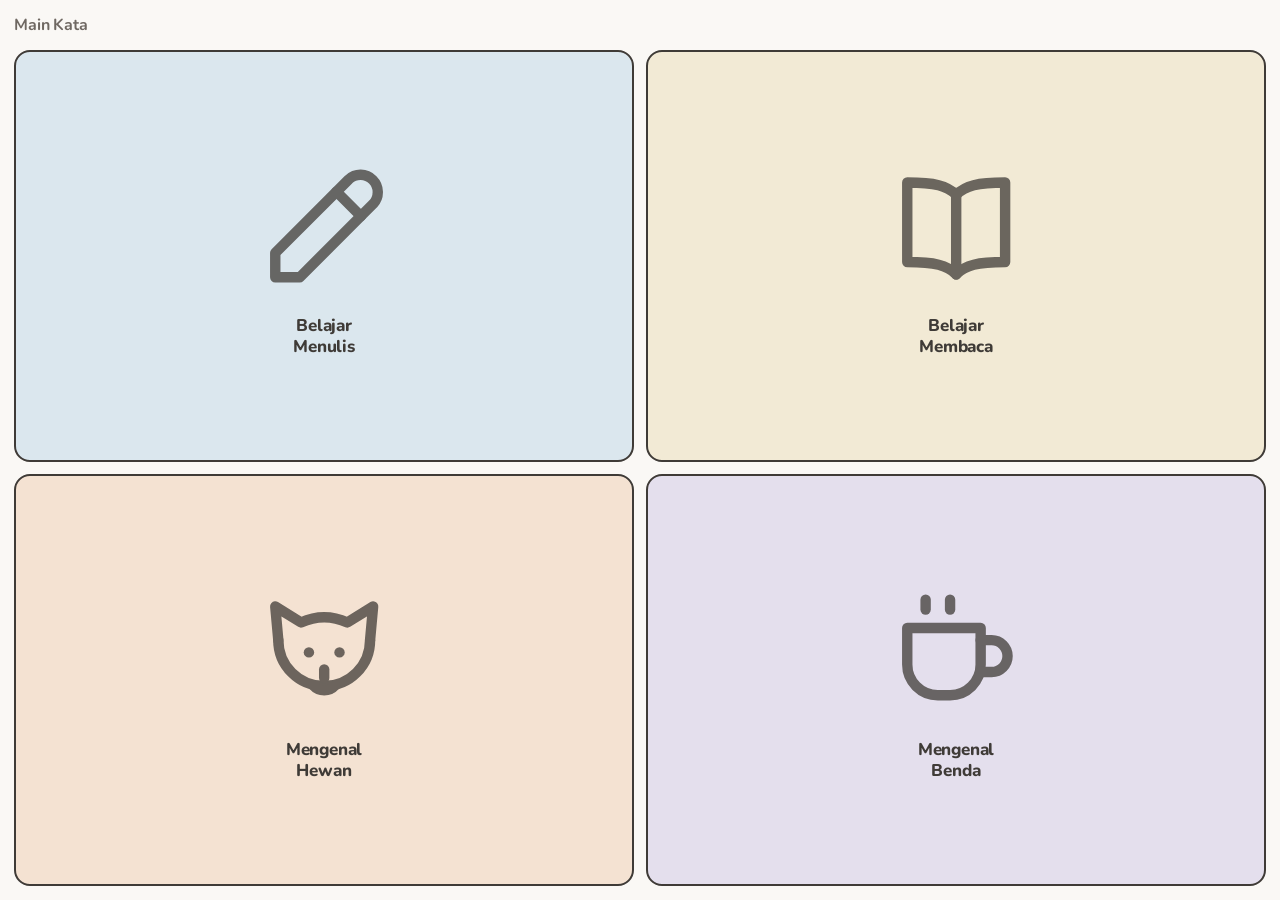
==== commit 3d5a1356: "Rombak jadi empat menu, dan tangga bunyi untuk belajar membaca Halaman index sekarang cuma empat pil" ====
--- a/index.html
+++ b/index.html
@@ -4,962 +4,115 @@
 <meta charset="utf-8">
 <title>Main Kata</title>
 <meta name="viewport" content="width=device-width,initial-scale=1,maximum-scale=1,user-scalable=no,viewport-fit=cover">
-<meta name="theme-color" content="#ffffff">
+<meta name="theme-color" content="#faf8f5">
 <meta name="mobile-web-app-capable" content="yes">
 <meta name="apple-mobile-web-app-capable" content="yes">
 <meta name="apple-mobile-web-app-status-bar-style" content="default">
-<link rel="apple-touch-icon" href="data:image/svg+xml,%3Csvg xmlns='http://www.w3.org/2000/svg' viewBox='0 0 180 180'%3E%3Crect width='180' height='180' rx='40' fill='%2358cc02'/%3E%3Ctext x='90' y='128' font-family='Nunito,system-ui,sans-serif' font-size='110' font-weight='800' text-anchor='middle' fill='%23ffffff'%3EA%3C/text%3E%3C/svg%3E">
+<link rel="apple-touch-icon" href="data:image/svg+xml,%3Csvg xmlns='http://www.w3.org/2000/svg' viewBox='0 0 180 180'%3E%3Crect width='180' height='180' rx='40' fill='%237a9b7e'/%3E%3Ctext x='90' y='128' font-family='Nunito,system-ui,sans-serif' font-size='110' font-weight='800' text-anchor='middle' fill='%23faf8f5'%3EA%3C/text%3E%3C/svg%3E">
 <link rel="preconnect" href="https://fonts.googleapis.com">
 <link rel="preconnect" href="https://fonts.gstatic.com" crossorigin>
 <link rel="stylesheet" href="https://fonts.googleapis.com/css2?family=Nunito:wght@700;800&display=swap">
+<link rel="stylesheet" href="assets/base.css">
 <style>
-  /* Duolingo style reference. One family throughout: this app has almost no
-     copy — 26 letters, two tab labels, one word — so Nunito covers both the
-     rounded display voice and the nav labels, and weight does the rest. The
-     rounded system stack stays behind it as a fallback. */
-  :root{
-    --color-eager-green:#58cc02;
-    --color-spark-blue:#1cb0f6;
-    --color-paper-white:#ffffff;
-    --color-charcoal:#4b4b4b;
-    --color-pencil-gray:#777777;
-    --color-faded-gray:#afafaf;
-    --font-display:"Nunito",ui-rounded,"SF Pro Rounded",system-ui,-apple-system,sans-serif;
-    --text-nav-label:15px;
-    --tracking-nav-label:.053em;
-    --radius:12px;
-    --border:2px;
-    --element-gap:12px;
+  /* Menu: empat pintu, semuanya kelihatan sekaligus.
+
+     2x2 tetap, tidak berubah jadi satu kolom di layar sempit. Tata letak
+     yang berpindah menurut lebar layar berarti menu ini kelihatan berbeda
+     di ponsel dan di tablet, dan "di mana tombol menulis" jadi pertanyaan
+     baru setiap kali. Empat kartu di 2x2 sudah cukup besar di ponsel
+     tersempit dan tidak pernah perlu digulung. */
+  #menu{
+    flex:1;min-height:0;
+    display:grid;
+    grid-template-columns:repeat(2,1fr);
+    grid-template-rows:repeat(2,1fr);
+    gap:12px;
   }
 
-  *{margin:0;padding:0;box-sizing:border-box}
-  html,body{
-    height:100%;overflow:hidden;background:var(--color-paper-white);
-    font-family:var(--font-display);
-    -webkit-user-select:none;user-select:none;-webkit-tap-highlight-color:transparent;
-    overscroll-behavior:none;touch-action:manipulation;
+  .pintu{
+    min-width:0;min-height:0;
+    display:flex;flex-direction:column;
+    align-items:center;justify-content:center;gap:4%;
+    padding:6% 8%;
+    border:var(--border) solid;border-radius:var(--radius);
+    text-decoration:none;color:var(--tinta);
+    font-family:inherit;
+    cursor:pointer;
+    transition:transform .12s ease;
+  }
+  .pintu:active{transform:scale(.97)}
+
+  /* Gambarnya garis, bukan bidang penuh warna: satu kartu berisi bidang
+     warna besar akan menarik mata lebih kuat daripada tiga lainnya, dan
+     pilihan jadi tidak setara. */
+  .pintu svg{
+    width:38%;height:auto;max-height:44%;
+    display:block;flex:none;
+    stroke:currentColor;fill:none;
+    stroke-width:1.7;stroke-linecap:round;stroke-linejoin:round;
+    opacity:.75;
   }
 
-  /* ---- Home: theme selector above the board, both always on screen ---- */
-  #home{
-    position:fixed;inset:0;display:flex;flex-direction:column;
-    padding:calc(2.6vmin + env(safe-area-inset-top)) 2.6vmin
-            calc(2.6vmin + env(safe-area-inset-bottom));
+  .pintu span{
+    font-weight:800;
+    font-size:min(4.6vw,17px);
+    line-height:1.25;text-align:center;
+    letter-spacing:-.01em;
   }
 
-  /* Nav Language Pill: ghost by default, 2px faded-gray border, uppercase
-     nav-label tracking. The selected tab takes the Primary CTA treatment —
-     solid Eager Green, white text, no border — so "where am I" reads as
-     "go". It is still the grown-up's control and still small. */
-  #picker{display:flex;gap:var(--element-gap);justify-content:center;padding-bottom:var(--element-gap)}
-  .tab{
-    border:var(--border) solid var(--color-faded-gray);border-radius:var(--radius);
-    padding:8px 16px;background:transparent;cursor:pointer;
-    font-family:inherit;font-weight:700;
-    font-size:var(--text-nav-label);line-height:1.33;
-    text-transform:uppercase;letter-spacing:var(--tracking-nav-label);
-    color:var(--color-pencil-gray);
-  }
-  .tab.on{
-    border-color:var(--color-eager-green);background:var(--color-eager-green);
-    color:var(--color-paper-white);
-  }
-  /* Link across to the writing game. She picks the activity deliberately
-     rather than falling into it — two predictable modes, never a surprise. */
-  .tab.pencil{
-    display:inline-flex;align-items:center;padding:8px 12px;
-    color:var(--color-spark-blue);text-decoration:none;
-  }
-  .tab.pencil svg{width:18px;height:18px;display:block}
-
-  /* ---- Board: 26 Letter Boxes, 4x7, always fits, never scrolls ---- */
-  #board{
-    flex:1;min-height:0;display:grid;
-    grid-template-columns:repeat(4,1fr);grid-template-rows:repeat(7,1fr);
-    gap:2.2vmin;
-  }
-  /* Stickers pressed onto the paper: flat fill, 2px border in a deeper tone
-     of the same hue, 12px radius, no shadow. */
-  .box{
-    border:var(--border) solid;border-radius:var(--radius);
-    /* Grid items default to min-height:auto, which lets a tall glyph push the
-       1fr rows past the board and clip the last one. */
-    min-width:0;min-height:0;overflow:hidden;
-    display:grid;place-items:center;
-    /* Longhands, not the `font:` shorthand — `inherit` is only legal as a
-       whole value, so `font:800 …/1 inherit` is dropped and buttons fall
-       back to the 13px UA default. */
-    font-family:inherit;font-weight:800;font-size:min(9.5vmin,10vh);
-    line-height:1;letter-spacing:-.02em;color:var(--color-charcoal);
-    cursor:pointer;transition:transform .12s ease;
-  }
-  .box:active{transform:scale(.94)}
-  .box[data-pos="y"]{grid-column:2}
-
-  /* The six Colour Groups, restyled as sticker fills. None of the six is
-     green, so Eager Green stays reserved for UI chrome as the reference
-     asks — the board never competes with the tabs or the word. */
-  .pink  {background:#ffc9dd;border-color:#f08bb4}
-  .blue  {background:#b8e2fb;border-color:#1cb0f6}
-  .yellow{background:#ffe8a3;border-color:#ffc800}
-  .brown {background:#e8d3bd;border-color:#c69c6d}
-  .orange{background:#ffd3a8;border-color:#ff9600}
-  .purple{background:#ddd0f5;border-color:#a560f0}
-
-  /* ---- Reveal: fullscreen, one object, nothing competing ---- */
-  #reveal{
-    position:fixed;inset:0;display:none;flex-direction:column;
-    align-items:center;justify-content:center;z-index:10;
-    background:var(--color-paper-white);
-  }
-  #reveal.on{display:flex}
-  #stage{
-    position:absolute;inset:0;display:grid;place-items:center;
-    padding:14vmin 4vmin 18vmin;cursor:pointer;
-  }
-  #photo{
-    max-width:100%;max-height:100%;object-fit:contain;
-    border:var(--border) solid var(--color-faded-gray);border-radius:var(--radius);
-    opacity:0;transition:opacity .18s ease;
-  }
-  #photo.shown{opacity:1}
-
-  /* The Section Headline of this page: the one thing she is here to say,
-     in the display voice and the signature green. */
-  #word{
-    position:absolute;left:0;right:0;
-    bottom:calc(4vmin + env(safe-area-inset-bottom));
-    text-align:center;font-family:inherit;font-weight:800;
-    font-size:min(12vmin,7.5vh);line-height:1.2;
-    color:var(--color-eager-green);letter-spacing:-.02em;pointer-events:none;
-  }
-
-  /* Outlined Account Button treatment — ghost fill, Spark Blue glyph, 2px
-     faded-gray border — held at 60px minimum so it stays a five-year-old's
-     target rather than a 15px nav control. */
-  #back{
-    position:absolute;left:3vmin;top:calc(3vmin + env(safe-area-inset-top));
-    width:16vmin;height:16vmin;min-width:60px;min-height:60px;
-    border:var(--border) solid var(--color-faded-gray);border-radius:var(--radius);
-    background:var(--color-paper-white);
-    font-family:inherit;font-weight:700;font-size:8vmin;line-height:1;
-    color:var(--color-spark-blue);cursor:pointer;z-index:2;
-  }
-  #back:active{transform:scale(.92)}
-
-  @media (prefers-reduced-motion:reduce){*{transition:none!important}}
+  /* Judul aplikasi ditahan kecil dan tenang. Ini penanda buat orang tua
+     bahwa halamannya sudah terbuka, bukan sesuatu yang perlu dia baca. */
+  .kepala h1{color:var(--tinta-lembut);font-size:16px;font-weight:700}
 </style>
 </head>
 <body>
 
-<div id="home">
-  <div id="picker"></div>
-  <div id="board"></div>
+<div class="layar">
+  <div class="kepala"><h1>Main Kata</h1></div>
+  <div id="menu">
+
+    <a class="pintu blue" href="tulis.html">
+      <!-- pensil -->
+      <svg viewBox="0 0 24 24" aria-hidden="true">
+        <path d="M4 20h4L20 8a2.83 2.83 0 0 0-4-4L4 16v4z"/><path d="M14 6l4 4"/>
+      </svg>
+      <span>Belajar<br>Menulis</span>
+    </a>
+
+    <a class="pintu yellow" href="baca.html">
+      <!-- buku terbuka -->
+      <svg viewBox="0 0 24 24" aria-hidden="true">
+        <path d="M12 6.5C10.5 5 8.5 4.5 4 4.5v13C8.5 17.5 10.5 18 12 19.5"/>
+        <path d="M12 6.5C13.5 5 15.5 4.5 20 4.5v13c-4.5 0-6.5.5-8 2"/>
+        <path d="M12 6.5v13"/>
+      </svg>
+      <span>Belajar<br>Membaca</span>
+    </a>
+
+    <a class="pintu orange" href="hewan.html">
+      <!-- kucing -->
+      <svg viewBox="0 0 24 24" aria-hidden="true">
+        <path d="M4.5 10 4 4.5l4.2 2.6a9.4 9.4 0 0 1 7.6 0L20 4.5 19.5 10"/>
+        <path d="M4.5 10a7.5 7.5 0 0 0 15 0"/>
+        <path d="M9.5 12h.01"/><path d="M14.5 12h.01"/>
+        <path d="M12 14.8v1.4"/><path d="M10.2 17.4a2.4 2.4 0 0 0 3.6 0"/>
+      </svg>
+      <span>Mengenal<br>Hewan</span>
+    </a>
+
+    <a class="pintu purple" href="benda.html">
+      <!-- cangkir dan sendok -->
+      <svg viewBox="0 0 24 24" aria-hidden="true">
+        <path d="M4 8h12v6a5 5 0 0 1-5 5H9a5 5 0 0 1-5-5V8z"/>
+        <path d="M16 10h1.8a2.6 2.6 0 0 1 0 5.2H16"/>
+        <path d="M7 5V3.4"/><path d="M11 5V3.4"/>
+      </svg>
+      <span>Mengenal<br>Benda</span>
+    </a>
+
+  </div>
 </div>
 
-<div id="reveal">
-  <div id="stage"><img id="photo" alt=""></div>
-  <div id="word"></div>
-  <button id="back" aria-label="Kembali">&#8592;</button>
-</div>
-
-<script>
-/* ------------------------------------------------------------------
-   Colour belongs to the LETTER, not to the theme. Switching themes
-   must leave the board looking exactly the same — same 26 boxes, same
-   positions, same colours — so the map she has memorised still holds
-   and only the pictures behind it change.
-   ------------------------------------------------------------------ */
-const COLOURS = {
-  A:"pink",  B:"blue",  C:"yellow",D:"brown", E:"orange",F:"purple",
-  G:"pink",  H:"blue",  I:"yellow",J:"brown", K:"orange",L:"purple",
-  M:"pink",  N:"blue",  O:"yellow",P:"brown", Q:"orange",R:"purple",
-  S:"yellow",T:"blue",  U:"yellow",V:"brown", W:"orange",X:"purple",
-  Y:"pink",  Z:"blue",
-};
-
-/*WORDS_START*/
-/* Each letter carries its Line-up: the Target Words behind it, in the
-   fixed order she walks them — see docs/adr/0002. Only the word reaches
-   her; the Search Phrase that sourced each photo stays in tools/words.py
-   (docs/adr/0001) and is never shown.
-   Generated from tools/words.py — edit it there, not here. */
-const THEMES = {
-  benda: { label: "Benda", letters: [
-    ["A", ["apel"]],
-    ["B", ["buku"]],
-    ["C", ["coklat"]],
-    ["D", ["donat"]],
-    ["E", ["es krim"]],
-    ["F", ["foto"]],
-    ["G", ["gunting"]],
-    ["H", ["hidung"]],
-    ["I", ["ikan"]],
-    ["J", ["jam"]],
-    ["K", ["kacamata"]],
-    ["L", ["lampu"]],
-    ["M", ["madu"]],
-    ["N", ["nasi"]],
-    ["O", ["obeng"]],
-    ["P", ["payung"]],
-    ["Q", ["quran"]],
-    ["R", ["roda"]],
-    ["S", ["susu"]],
-    ["T", ["tahu"]],
-    ["U", ["uang"]],
-    ["V", ["vas"]],
-    ["W", ["wajan"]],
-    ["X", ["xilofon"]],
-    ["Y", ["yoyo"]],
-    ["Z", ["zebra"]]
-  ]},
-  hewan: { label: "Hewan", letters: [
-    ["A", ["ayam", "anjing", "angsa"]],
-    ["B", ["bebek", "burung", "babi", "buaya", "beruang", "badak", "belalang", "bangau", "belut", "bunglon", "berang-berang"]],
-    ["C", ["cicak", "capung", "cacing", "cumi-cumi", "cendrawasih"]],
-    ["D", ["domba", "duyung"]],
-    ["E", ["elang", "enggang"]],
-    ["F", ["flamingo"]],
-    ["G", ["gajah", "gurita", "gagak", "gorila"]],
-    ["H", ["harimau", "hiu", "hamster"]],
-    ["I", ["ikan"]],
-    ["J", ["jerapah", "jangkrik"]],
-    ["K", ["kucing", "kuda", "kelinci", "kambing", "kupu-kupu", "katak", "kura-kura", "kerbau", "kelelawar", "kanguru", "koala", "komodo"]],
-    ["L", ["lebah", "lumba-lumba", "laba-laba", "lalat", "landak", "lipan"]],
-    ["M", ["monyet", "merpati", "merak"]],
-    ["N", ["nyamuk", "nuri"]],
-    ["O", ["orangutan"]],
-    ["P", ["panda", "penguin", "paus", "penyu"]],
-    ["Q", ["quokka"]],
-    ["R", ["rusa", "rubah"]],
-    ["S", ["sapi", "singa", "semut", "siput"]],
-    ["T", ["tikus", "tupai", "tokek", "tapir", "trenggiling", "tarsius"]],
-    ["U", ["unta", "ular", "udang", "ubur-ubur"]],
-    ["V", ["viper"]],
-    ["W", ["walrus"]],
-    ["X", ["xerus"]],
-    ["Y", ["yuyu"]],
-    ["Z", ["zebra"]]
-  ]},
-};
-/*WORDS_END*/
-
-/* POOLS: approved photo URLs per Subject. Regenerated by tools/build_pools.py
-   — nothing lands here that has not been through the Contact Sheet. */
-/*POOLS_START*/
-const POOLS = {
- "benda": {
-  "apel": [
-    "https://images.pexels.com/photos/7333124/pexels-photo-7333124.jpeg?auto=compress&cs=tinysrgb&h=650&w=940",
-    "https://images.pexels.com/photos/9280417/pexels-photo-9280417.jpeg?auto=compress&cs=tinysrgb&h=650&w=940",
-    "https://images.pexels.com/photos/31663981/pexels-photo-31663981.jpeg?auto=compress&cs=tinysrgb&h=650&w=940",
-    "https://images.pexels.com/photos/9280426/pexels-photo-9280426.jpeg?auto=compress&cs=tinysrgb&h=650&w=940"
-  ],
-  "buku": [
-    "https://images.pexels.com/photos/10946433/pexels-photo-10946433.jpeg?auto=compress&cs=tinysrgb&h=650&w=940",
-    "https://images.pexels.com/photos/3760323/pexels-photo-3760323.jpeg?auto=compress&cs=tinysrgb&h=650&w=940",
-    "https://images.pexels.com/photos/7718809/pexels-photo-7718809.jpeg?auto=compress&cs=tinysrgb&h=650&w=940",
-    "https://images.pexels.com/photos/8534033/pexels-photo-8534033.jpeg?auto=compress&cs=tinysrgb&h=650&w=940"
-  ],
-  "coklat": [
-    "https://images.pexels.com/photos/6167328/pexels-photo-6167328.jpeg?auto=compress&cs=tinysrgb&h=650&w=940",
-    "https://images.pexels.com/photos/14456375/pexels-photo-14456375.jpeg?auto=compress&cs=tinysrgb&h=650&w=940",
-    "https://images.pexels.com/photos/6167332/pexels-photo-6167332.jpeg?auto=compress&cs=tinysrgb&h=650&w=940",
-    "https://images.pexels.com/photos/6167340/pexels-photo-6167340.jpeg?auto=compress&cs=tinysrgb&h=650&w=940"
-  ],
-  "donat": [
-    "https://images.pexels.com/photos/23203365/pexels-photo-23203365.jpeg?auto=compress&cs=tinysrgb&h=650&w=940",
-    "https://images.pexels.com/photos/14978254/pexels-photo-14978254.jpeg?auto=compress&cs=tinysrgb&h=650&w=940",
-    "https://images.pexels.com/photos/37253714/pexels-photo-37253714.jpeg?auto=compress&cs=tinysrgb&h=650&w=940",
-    "https://images.pexels.com/photos/35081225/pexels-photo-35081225.jpeg?auto=compress&cs=tinysrgb&h=650&w=940"
-  ],
-  "es krim": [
-    "https://images.pexels.com/photos/5061019/pexels-photo-5061019.jpeg?auto=compress&cs=tinysrgb&h=650&w=940",
-    "https://images.pexels.com/photos/5060943/pexels-photo-5060943.jpeg?auto=compress&cs=tinysrgb&h=650&w=940",
-    "https://images.pexels.com/photos/4397393/pexels-photo-4397393.jpeg?auto=compress&cs=tinysrgb&h=650&w=940",
-    "https://images.pexels.com/photos/28366975/pexels-photo-28366975.jpeg?auto=compress&cs=tinysrgb&h=650&w=940"
-  ],
-  "foto": [
-    "https://images.pexels.com/photos/15585620/pexels-photo-15585620.png?auto=compress&cs=tinysrgb&h=650&w=940",
-    "https://images.pexels.com/photos/5978721/pexels-photo-5978721.jpeg?auto=compress&cs=tinysrgb&h=650&w=940",
-    "https://images.pexels.com/photos/187023/pexels-photo-187023.jpeg?auto=compress&cs=tinysrgb&h=650&w=940",
-    "https://images.pexels.com/photos/1367230/pexels-photo-1367230.jpeg?auto=compress&cs=tinysrgb&h=650&w=940"
-  ],
-  "gunting": [
-    "https://images.pexels.com/photos/8250803/pexels-photo-8250803.jpeg?auto=compress&cs=tinysrgb&h=650&w=940",
-    "https://images.pexels.com/photos/35009364/pexels-photo-35009364.jpeg?auto=compress&cs=tinysrgb&h=650&w=940",
-    "https://images.pexels.com/photos/4226901/pexels-photo-4226901.jpeg?auto=compress&cs=tinysrgb&h=650&w=940",
-    "https://images.pexels.com/photos/4226910/pexels-photo-4226910.jpeg?auto=compress&cs=tinysrgb&h=650&w=940"
-  ],
-  "hidung": [
-    "https://images.pexels.com/photos/7298697/pexels-photo-7298697.jpeg?auto=compress&cs=tinysrgb&h=650&w=940",
-    "https://images.pexels.com/photos/2118710/pexels-photo-2118710.jpeg?auto=compress&cs=tinysrgb&h=650&w=940",
-    "https://images.pexels.com/photos/8419741/pexels-photo-8419741.png?auto=compress&cs=tinysrgb&h=650&w=940",
-    "https://images.pexels.com/photos/34217562/pexels-photo-34217562.jpeg?auto=compress&cs=tinysrgb&h=650&w=940"
-  ],
-  "ikan": [
-    "https://images.pexels.com/photos/4593110/pexels-photo-4593110.jpeg?auto=compress&cs=tinysrgb&h=650&w=940",
-    "https://images.pexels.com/photos/27874654/pexels-photo-27874654.jpeg?auto=compress&cs=tinysrgb&h=650&w=940",
-    "https://images.pexels.com/photos/35787439/pexels-photo-35787439.jpeg?auto=compress&cs=tinysrgb&h=650&w=940",
-    "https://images.pexels.com/photos/12861719/pexels-photo-12861719.jpeg?auto=compress&cs=tinysrgb&h=650&w=940"
-  ],
-  "jam": [
-    "https://images.pexels.com/photos/15797564/pexels-photo-15797564.jpeg?auto=compress&cs=tinysrgb&h=650&w=940",
-    "https://images.pexels.com/photos/14976142/pexels-photo-14976142.jpeg?auto=compress&cs=tinysrgb&h=650&w=940",
-    "https://images.pexels.com/photos/191703/pexels-photo-191703.jpeg?auto=compress&cs=tinysrgb&h=650&w=940",
-    "https://images.pexels.com/photos/9367466/pexels-photo-9367466.jpeg?auto=compress&cs=tinysrgb&h=650&w=940"
-  ],
-  "kacamata": [
-    "https://images.pexels.com/photos/5752242/pexels-photo-5752242.jpeg?auto=compress&cs=tinysrgb&h=650&w=940",
-    "https://images.pexels.com/photos/4226865/pexels-photo-4226865.jpeg?auto=compress&cs=tinysrgb&h=650&w=940",
-    "https://images.pexels.com/photos/7718859/pexels-photo-7718859.jpeg?auto=compress&cs=tinysrgb&h=650&w=940",
-    "https://images.pexels.com/photos/28488304/pexels-photo-28488304.jpeg?auto=compress&cs=tinysrgb&h=650&w=940"
-  ],
-  "lampu": [
-    "https://images.pexels.com/photos/17994856/pexels-photo-17994856.jpeg?auto=compress&cs=tinysrgb&h=650&w=940",
-    "https://images.pexels.com/photos/28461166/pexels-photo-28461166.jpeg?auto=compress&cs=tinysrgb&h=650&w=940",
-    "https://images.pexels.com/photos/11474538/pexels-photo-11474538.jpeg?auto=compress&cs=tinysrgb&h=650&w=940",
-    "https://images.pexels.com/photos/8872548/pexels-photo-8872548.jpeg?auto=compress&cs=tinysrgb&h=650&w=940"
-  ],
-  "madu": [
-    "https://images.pexels.com/photos/5634212/pexels-photo-5634212.jpeg?auto=compress&cs=tinysrgb&h=650&w=940",
-    "https://images.pexels.com/photos/4921856/pexels-photo-4921856.jpeg?auto=compress&cs=tinysrgb&h=650&w=940",
-    "https://images.pexels.com/photos/13246534/pexels-photo-13246534.jpeg?auto=compress&cs=tinysrgb&h=650&w=940",
-    "https://images.pexels.com/photos/9105957/pexels-photo-9105957.jpeg?auto=compress&cs=tinysrgb&h=650&w=940"
-  ],
-  "nasi": [
-    "https://images.pexels.com/photos/8956718/pexels-photo-8956718.jpeg?auto=compress&cs=tinysrgb&h=650&w=940",
-    "https://images.pexels.com/photos/31346219/pexels-photo-31346219.jpeg?auto=compress&cs=tinysrgb&h=650&w=940",
-    "https://images.pexels.com/photos/8423376/pexels-photo-8423376.png?auto=compress&cs=tinysrgb&h=650&w=940",
-    "https://images.pexels.com/photos/8923092/pexels-photo-8923092.jpeg?auto=compress&cs=tinysrgb&h=650&w=940"
-  ],
-  "obeng": [
-    "https://images.pexels.com/photos/5583097/pexels-photo-5583097.jpeg?auto=compress&cs=tinysrgb&h=650&w=940",
-    "https://images.pexels.com/photos/5583106/pexels-photo-5583106.jpeg?auto=compress&cs=tinysrgb&h=650&w=940",
-    "https://images.pexels.com/photos/5583091/pexels-photo-5583091.jpeg?auto=compress&cs=tinysrgb&h=650&w=940",
-    "https://images.pexels.com/photos/20874131/pexels-photo-20874131.jpeg?auto=compress&cs=tinysrgb&h=650&w=940"
-  ],
-  "payung": [
-    "https://images.pexels.com/photos/7140708/pexels-photo-7140708.jpeg?auto=compress&cs=tinysrgb&h=650&w=940",
-    "https://images.pexels.com/photos/20425627/pexels-photo-20425627.jpeg?auto=compress&cs=tinysrgb&h=650&w=940",
-    "https://images.pexels.com/photos/8465590/pexels-photo-8465590.jpeg?auto=compress&cs=tinysrgb&h=650&w=940",
-    "https://images.pexels.com/photos/12877826/pexels-photo-12877826.jpeg?auto=compress&cs=tinysrgb&h=650&w=940"
-  ],
-  "quran": [
-    "https://images.pexels.com/photos/14743719/pexels-photo-14743719.jpeg?auto=compress&cs=tinysrgb&h=650&w=940",
-    "https://images.pexels.com/photos/14074052/pexels-photo-14074052.jpeg?auto=compress&cs=tinysrgb&h=650&w=940",
-    "https://images.pexels.com/photos/28823667/pexels-photo-28823667.jpeg?auto=compress&cs=tinysrgb&h=650&w=940",
-    "https://images.pexels.com/photos/28823661/pexels-photo-28823661.jpeg?auto=compress&cs=tinysrgb&h=650&w=940"
-  ],
-  "roda": [
-    "https://images.pexels.com/photos/34357287/pexels-photo-34357287.jpeg?auto=compress&cs=tinysrgb&h=650&w=940",
-    "https://images.pexels.com/photos/36635358/pexels-photo-36635358.jpeg?auto=compress&cs=tinysrgb&h=650&w=940",
-    "https://images.pexels.com/photos/37378481/pexels-photo-37378481.jpeg?auto=compress&cs=tinysrgb&h=650&w=940",
-    "https://images.pexels.com/photos/33630422/pexels-photo-33630422.jpeg?auto=compress&cs=tinysrgb&h=650&w=940"
-  ],
-  "susu": [
-    "https://images.pexels.com/photos/4324359/pexels-photo-4324359.jpeg?auto=compress&cs=tinysrgb&h=650&w=940",
-    "https://images.pexels.com/photos/1675976/pexels-photo-1675976.jpeg?auto=compress&cs=tinysrgb&h=650&w=940",
-    "https://images.pexels.com/photos/236010/pexels-photo-236010.jpeg?auto=compress&cs=tinysrgb&h=650&w=940",
-    "https://images.pexels.com/photos/4324320/pexels-photo-4324320.jpeg?auto=compress&cs=tinysrgb&h=650&w=940"
-  ],
-  "tahu": [
-    "https://images.pexels.com/photos/11663140/pexels-photo-11663140.jpeg?auto=compress&cs=tinysrgb&h=650&w=940",
-    "https://images.pexels.com/photos/6805775/pexels-photo-6805775.jpeg?auto=compress&cs=tinysrgb&h=650&w=940",
-    "https://images.pexels.com/photos/35132130/pexels-photo-35132130.jpeg?auto=compress&cs=tinysrgb&h=650&w=940",
-    "https://images.pexels.com/photos/4518604/pexels-photo-4518604.jpeg?auto=compress&cs=tinysrgb&h=650&w=940"
-  ],
-  "uang": [
-    "https://images.pexels.com/photos/6927371/pexels-photo-6927371.jpeg?auto=compress&cs=tinysrgb&h=650&w=940",
-    "https://images.pexels.com/photos/6927358/pexels-photo-6927358.jpeg?auto=compress&cs=tinysrgb&h=650&w=940",
-    "https://images.pexels.com/photos/10067197/pexels-photo-10067197.jpeg?auto=compress&cs=tinysrgb&h=650&w=940",
-    "https://images.pexels.com/photos/9914134/pexels-photo-9914134.jpeg?auto=compress&cs=tinysrgb&h=650&w=940"
-  ],
-  "vas": [
-    "https://images.pexels.com/photos/30555647/pexels-photo-30555647.jpeg?auto=compress&cs=tinysrgb&h=650&w=940",
-    "https://images.pexels.com/photos/12486863/pexels-photo-12486863.jpeg?auto=compress&cs=tinysrgb&h=650&w=940",
-    "https://images.pexels.com/photos/26810756/pexels-photo-26810756.jpeg?auto=compress&cs=tinysrgb&h=650&w=940",
-    "https://images.pexels.com/photos/6955468/pexels-photo-6955468.jpeg?auto=compress&cs=tinysrgb&h=650&w=940"
-  ],
-  "wajan": [
-    "https://images.pexels.com/photos/10936545/pexels-photo-10936545.jpeg?auto=compress&cs=tinysrgb&h=650&w=940",
-    "https://images.pexels.com/photos/8704812/pexels-photo-8704812.jpeg?auto=compress&cs=tinysrgb&h=650&w=940",
-    "https://images.pexels.com/photos/31521713/pexels-photo-31521713.jpeg?auto=compress&cs=tinysrgb&h=650&w=940",
-    "https://images.pexels.com/photos/10936546/pexels-photo-10936546.jpeg?auto=compress&cs=tinysrgb&h=650&w=940"
-  ],
-  "xilofon": [
-    "https://images.pexels.com/photos/6637619/pexels-photo-6637619.jpeg?auto=compress&cs=tinysrgb&h=650&w=940",
-    "https://images.pexels.com/photos/6743155/pexels-photo-6743155.jpeg?auto=compress&cs=tinysrgb&h=650&w=940",
-    "https://images.pexels.com/photos/6274911/pexels-photo-6274911.jpeg?auto=compress&cs=tinysrgb&h=650&w=940",
-    "https://images.pexels.com/photos/4407649/pexels-photo-4407649.jpeg?auto=compress&cs=tinysrgb&h=650&w=940"
-  ],
-  "yoyo": [
-    "https://images.pexels.com/photos/5454342/pexels-photo-5454342.jpeg?auto=compress&cs=tinysrgb&h=650&w=940",
-    "https://images.pexels.com/photos/4196860/pexels-photo-4196860.jpeg?auto=compress&cs=tinysrgb&h=650&w=940",
-    "https://images.pexels.com/photos/27695399/pexels-photo-27695399.jpeg?auto=compress&cs=tinysrgb&h=650&w=940",
-    "https://images.pexels.com/photos/34594829/pexels-photo-34594829.jpeg?auto=compress&cs=tinysrgb&h=650&w=940"
-  ],
-  "zebra": [
-    "https://images.pexels.com/photos/35725386/pexels-photo-35725386.jpeg?auto=compress&cs=tinysrgb&h=650&w=940",
-    "https://images.pexels.com/photos/27056091/pexels-photo-27056091.png?auto=compress&cs=tinysrgb&h=650&w=940",
-    "https://images.pexels.com/photos/4740805/pexels-photo-4740805.jpeg?auto=compress&cs=tinysrgb&h=650&w=940",
-    "https://images.pexels.com/photos/33650635/pexels-photo-33650635.jpeg?auto=compress&cs=tinysrgb&h=650&w=940"
-  ]
- },
- "hewan": {
-  "ayam": [
-    "https://images.pexels.com/photos/38365059/pexels-photo-38365059.jpeg?auto=compress&cs=tinysrgb&h=650&w=940",
-    "https://images.pexels.com/photos/19038587/pexels-photo-19038587.jpeg?auto=compress&cs=tinysrgb&h=650&w=940",
-    "https://images.pexels.com/photos/29707950/pexels-photo-29707950.jpeg?auto=compress&cs=tinysrgb&h=650&w=940",
-    "https://images.pexels.com/photos/37235014/pexels-photo-37235014.jpeg?auto=compress&cs=tinysrgb&h=650&w=940"
-  ],
-  "anjing": [
-    "https://images.pexels.com/photos/30074125/pexels-photo-30074125.jpeg?auto=compress&cs=tinysrgb&h=650&w=940",
-    "https://images.pexels.com/photos/33205883/pexels-photo-33205883.jpeg?auto=compress&cs=tinysrgb&h=650&w=940"
-  ],
-  "angsa": [
-    "https://images.pexels.com/photos/29793056/pexels-photo-29793056.jpeg?auto=compress&cs=tinysrgb&h=650&w=940",
-    "https://images.pexels.com/photos/19175172/pexels-photo-19175172.jpeg?auto=compress&cs=tinysrgb&h=650&w=940"
-  ],
-  "bebek": [
-    "https://images.pexels.com/photos/27565478/pexels-photo-27565478.jpeg?auto=compress&cs=tinysrgb&h=650&w=940",
-    "https://images.pexels.com/photos/12754746/pexels-photo-12754746.png?auto=compress&cs=tinysrgb&h=650&w=940",
-    "https://images.pexels.com/photos/23489805/pexels-photo-23489805.jpeg?auto=compress&cs=tinysrgb&h=650&w=940",
-    "https://images.pexels.com/photos/17911356/pexels-photo-17911356.jpeg?auto=compress&cs=tinysrgb&h=650&w=940"
-  ],
-  "burung": [
-    "https://images.pexels.com/photos/20124080/pexels-photo-20124080.jpeg?auto=compress&cs=tinysrgb&h=650&w=940",
-    "https://images.pexels.com/photos/19582246/pexels-photo-19582246.jpeg?auto=compress&cs=tinysrgb&h=650&w=940"
-  ],
-  "babi": [
-    "https://images.pexels.com/photos/37073014/pexels-photo-37073014.jpeg?auto=compress&cs=tinysrgb&h=650&w=940",
-    "https://images.pexels.com/photos/37073013/pexels-photo-37073013.jpeg?auto=compress&cs=tinysrgb&h=650&w=940"
-  ],
-  "buaya": [
-    "https://images.pexels.com/photos/6407978/pexels-photo-6407978.jpeg?auto=compress&cs=tinysrgb&h=650&w=940",
-    "https://images.pexels.com/photos/28571882/pexels-photo-28571882.jpeg?auto=compress&cs=tinysrgb&h=650&w=940"
-  ],
-  "beruang": [
-    "https://images.pexels.com/photos/37533536/pexels-photo-37533536.jpeg?auto=compress&cs=tinysrgb&h=650&w=940",
-    "https://images.pexels.com/photos/7944484/pexels-photo-7944484.jpeg?auto=compress&cs=tinysrgb&h=650&w=940"
-  ],
-  "badak": [
-    "https://images.pexels.com/photos/29156999/pexels-photo-29156999.jpeg?auto=compress&cs=tinysrgb&h=650&w=940",
-    "https://images.pexels.com/photos/29157004/pexels-photo-29157004.jpeg?auto=compress&cs=tinysrgb&h=650&w=940"
-  ],
-  "belalang": [
-    "https://images.pexels.com/photos/7987527/pexels-photo-7987527.jpeg?auto=compress&cs=tinysrgb&h=650&w=940",
-    "https://images.pexels.com/photos/4934812/pexels-photo-4934812.jpeg?auto=compress&cs=tinysrgb&h=650&w=940"
-  ],
-  "bangau": [
-    "https://images.pexels.com/photos/36156216/pexels-photo-36156216.jpeg?auto=compress&cs=tinysrgb&h=650&w=940",
-    "https://images.pexels.com/photos/13373023/pexels-photo-13373023.jpeg?auto=compress&cs=tinysrgb&h=650&w=940"
-  ],
-  "belut": [
-    "https://images.pexels.com/photos/17088606/pexels-photo-17088606.jpeg?auto=compress&cs=tinysrgb&h=650&w=940",
-    "https://images.pexels.com/photos/36121123/pexels-photo-36121123.jpeg?auto=compress&cs=tinysrgb&h=650&w=940"
-  ],
-  "bunglon": [
-    "https://images.pexels.com/photos/53971/chameleon-parduckameleon-furcifer-pardalis-reptile-53971.jpeg?auto=compress&cs=tinysrgb&h=650&w=940",
-    "https://images.pexels.com/photos/11570479/pexels-photo-11570479.jpeg?auto=compress&cs=tinysrgb&h=650&w=940"
-  ],
-  "berang-berang": [
-    "https://images.pexels.com/photos/12305419/pexels-photo-12305419.jpeg?auto=compress&cs=tinysrgb&h=650&w=940",
-    "https://images.pexels.com/photos/37660192/pexels-photo-37660192.jpeg?auto=compress&cs=tinysrgb&h=650&w=940"
-  ],
-  "cicak": [
-    "https://images.pexels.com/photos/29979168/pexels-photo-29979168.jpeg?auto=compress&cs=tinysrgb&h=650&w=940",
-    "https://images.pexels.com/photos/36866660/pexels-photo-36866660.jpeg?auto=compress&cs=tinysrgb&h=650&w=940",
-    "https://images.pexels.com/photos/27772577/pexels-photo-27772577.jpeg?auto=compress&cs=tinysrgb&h=650&w=940",
-    "https://images.pexels.com/photos/23833420/pexels-photo-23833420.jpeg?auto=compress&cs=tinysrgb&h=650&w=940"
-  ],
-  "capung": [
-    "https://images.pexels.com/photos/18151389/pexels-photo-18151389.jpeg?auto=compress&cs=tinysrgb&h=650&w=940",
-    "https://images.pexels.com/photos/19343519/pexels-photo-19343519.jpeg?auto=compress&cs=tinysrgb&h=650&w=940"
-  ],
-  "cacing": [
-    "https://images.pexels.com/photos/4386491/pexels-photo-4386491.jpeg?auto=compress&cs=tinysrgb&h=650&w=940",
-    "https://images.pexels.com/photos/7670144/pexels-photo-7670144.jpeg?auto=compress&cs=tinysrgb&h=650&w=940"
-  ],
-  "cumi-cumi": [
-    "https://images.pexels.com/photos/10377019/pexels-photo-10377019.jpeg?auto=compress&cs=tinysrgb&h=650&w=940",
-    "https://images.pexels.com/photos/38399707/pexels-photo-38399707.jpeg?auto=compress&cs=tinysrgb&h=650&w=940"
-  ],
-  "cendrawasih": [
-    "https://images.pexels.com/photos/29388658/pexels-photo-29388658.jpeg?auto=compress&cs=tinysrgb&h=650&w=940",
-    "https://images.pexels.com/photos/8816112/pexels-photo-8816112.jpeg?auto=compress&cs=tinysrgb&h=650&w=940"
-  ],
-  "domba": [
-    "https://images.pexels.com/photos/32367317/pexels-photo-32367317.jpeg?auto=compress&cs=tinysrgb&h=650&w=940",
-    "https://images.pexels.com/photos/31973752/pexels-photo-31973752.jpeg?auto=compress&cs=tinysrgb&h=650&w=940",
-    "https://images.pexels.com/photos/9270002/pexels-photo-9270002.jpeg?auto=compress&cs=tinysrgb&h=650&w=940",
-    "https://images.pexels.com/photos/31902636/pexels-photo-31902636.jpeg?auto=compress&cs=tinysrgb&h=650&w=940"
-  ],
-  "duyung": [
-    "https://images.pexels.com/photos/13277594/pexels-photo-13277594.jpeg?auto=compress&cs=tinysrgb&h=650&w=940",
-    "https://images.pexels.com/photos/4766707/pexels-photo-4766707.jpeg?auto=compress&cs=tinysrgb&h=650&w=940"
-  ],
-  "elang": [
-    "https://images.pexels.com/photos/38204263/pexels-photo-38204263.jpeg?auto=compress&cs=tinysrgb&h=650&w=940",
-    "https://images.pexels.com/photos/35548/golden-eagle-animal-bird-bill.jpg?auto=compress&cs=tinysrgb&h=650&w=940",
-    "https://images.pexels.com/photos/36164232/pexels-photo-36164232.jpeg?auto=compress&cs=tinysrgb&h=650&w=940",
-    "https://images.pexels.com/photos/31519183/pexels-photo-31519183.jpeg?auto=compress&cs=tinysrgb&h=650&w=940"
-  ],
-  "enggang": [
-    "https://images.pexels.com/photos/37650991/pexels-photo-37650991.jpeg?auto=compress&cs=tinysrgb&h=650&w=940",
-    "https://images.pexels.com/photos/12597605/pexels-photo-12597605.jpeg?auto=compress&cs=tinysrgb&h=650&w=940"
-  ],
-  "flamingo": [
-    "https://images.pexels.com/photos/30597934/pexels-photo-30597934.png?auto=compress&cs=tinysrgb&h=650&w=940",
-    "https://images.pexels.com/photos/30597911/pexels-photo-30597911.png?auto=compress&cs=tinysrgb&h=650&w=940",
-    "https://images.pexels.com/photos/5800775/pexels-photo-5800775.jpeg?auto=compress&cs=tinysrgb&h=650&w=940",
-    "https://images.pexels.com/photos/30597910/pexels-photo-30597910.png?auto=compress&cs=tinysrgb&h=650&w=940"
-  ],
-  "gajah": [
-    "https://images.pexels.com/photos/17081254/pexels-photo-17081254.jpeg?auto=compress&cs=tinysrgb&h=650&w=940",
-    "https://images.pexels.com/photos/13129167/pexels-photo-13129167.jpeg?auto=compress&cs=tinysrgb&h=650&w=940",
-    "https://images.pexels.com/photos/35671094/pexels-photo-35671094.jpeg?auto=compress&cs=tinysrgb&h=650&w=940",
-    "https://images.pexels.com/photos/17793971/pexels-photo-17793971.jpeg?auto=compress&cs=tinysrgb&h=650&w=940"
-  ],
-  "gurita": [
-    "https://images.pexels.com/photos/18573919/pexels-photo-18573919.jpeg?auto=compress&cs=tinysrgb&h=650&w=940",
-    "https://images.pexels.com/photos/32212186/pexels-photo-32212186.jpeg?auto=compress&cs=tinysrgb&h=650&w=940"
-  ],
-  "gagak": [
-    "https://images.pexels.com/photos/18051324/pexels-photo-18051324.jpeg?auto=compress&cs=tinysrgb&h=650&w=940",
-    "https://images.pexels.com/photos/31794193/pexels-photo-31794193.jpeg?auto=compress&cs=tinysrgb&h=650&w=940"
-  ],
-  "gorila": [
-    "https://images.pexels.com/photos/36804633/pexels-photo-36804633.jpeg?auto=compress&cs=tinysrgb&h=650&w=940",
-    "https://images.pexels.com/photos/6233523/pexels-photo-6233523.jpeg?auto=compress&cs=tinysrgb&h=650&w=940"
-  ],
-  "harimau": [
-    "https://images.pexels.com/photos/36530920/pexels-photo-36530920.jpeg?auto=compress&cs=tinysrgb&h=650&w=940",
-    "https://images.pexels.com/photos/37426136/pexels-photo-37426136.jpeg?auto=compress&cs=tinysrgb&h=650&w=940",
-    "https://images.pexels.com/photos/11996336/pexels-photo-11996336.jpeg?auto=compress&cs=tinysrgb&h=650&w=940",
-    "https://images.pexels.com/photos/27834738/pexels-photo-27834738.jpeg?auto=compress&cs=tinysrgb&h=650&w=940"
-  ],
-  "hiu": [
-    "https://images.pexels.com/photos/13476998/pexels-photo-13476998.jpeg?auto=compress&cs=tinysrgb&h=650&w=940",
-    "https://images.pexels.com/photos/33715200/pexels-photo-33715200.jpeg?auto=compress&cs=tinysrgb&h=650&w=940"
-  ],
-  "hamster": [
-    "https://images.pexels.com/photos/28749492/pexels-photo-28749492.jpeg?auto=compress&cs=tinysrgb&h=650&w=940",
-    "https://images.pexels.com/photos/4520481/pexels-photo-4520481.jpeg?auto=compress&cs=tinysrgb&h=650&w=940"
-  ],
-  "ikan": [
-    "https://images.pexels.com/photos/886210/pexels-photo-886210.jpeg?auto=compress&cs=tinysrgb&h=650&w=940",
-    "https://images.pexels.com/photos/36581408/pexels-photo-36581408.jpeg?auto=compress&cs=tinysrgb&h=650&w=940",
-    "https://images.pexels.com/photos/4365565/pexels-photo-4365565.jpeg?auto=compress&cs=tinysrgb&h=650&w=940",
-    "https://images.pexels.com/photos/5966770/pexels-photo-5966770.jpeg?auto=compress&cs=tinysrgb&h=650&w=940"
-  ],
-  "jerapah": [
-    "https://images.pexels.com/photos/31030732/pexels-photo-31030732.jpeg?auto=compress&cs=tinysrgb&h=650&w=940",
-    "https://images.pexels.com/photos/35283497/pexels-photo-35283497.jpeg?auto=compress&cs=tinysrgb&h=650&w=940",
-    "https://images.pexels.com/photos/4577493/pexels-photo-4577493.jpeg?auto=compress&cs=tinysrgb&h=650&w=940",
-    "https://images.pexels.com/photos/14367741/pexels-photo-14367741.jpeg?auto=compress&cs=tinysrgb&h=650&w=940"
-  ],
-  "jangkrik": [
-    "https://images.pexels.com/photos/26447247/pexels-photo-26447247.jpeg?auto=compress&cs=tinysrgb&h=650&w=940",
-    "https://images.pexels.com/photos/31976174/pexels-photo-31976174.jpeg?auto=compress&cs=tinysrgb&h=650&w=940"
-  ],
-  "kucing": [
-    "https://images.pexels.com/photos/33819083/pexels-photo-33819083.jpeg?auto=compress&cs=tinysrgb&h=650&w=940",
-    "https://images.pexels.com/photos/18354831/pexels-photo-18354831.jpeg?auto=compress&cs=tinysrgb&h=650&w=940",
-    "https://images.pexels.com/photos/37032712/pexels-photo-37032712.jpeg?auto=compress&cs=tinysrgb&h=650&w=940",
-    "https://images.pexels.com/photos/18354830/pexels-photo-18354830.jpeg?auto=compress&cs=tinysrgb&h=650&w=940"
-  ],
-  "kuda": [
-    "https://images.pexels.com/photos/13340061/pexels-photo-13340061.jpeg?auto=compress&cs=tinysrgb&h=650&w=940",
-    "https://images.pexels.com/photos/32711198/pexels-photo-32711198.jpeg?auto=compress&cs=tinysrgb&h=650&w=940"
-  ],
-  "kelinci": [
-    "https://images.pexels.com/photos/35983095/pexels-photo-35983095.jpeg?auto=compress&cs=tinysrgb&h=650&w=940",
-    "https://images.pexels.com/photos/19613749/pexels-photo-19613749.jpeg?auto=compress&cs=tinysrgb&h=650&w=940"
-  ],
-  "kambing": [
-    "https://images.pexels.com/photos/32655845/pexels-photo-32655845.jpeg?auto=compress&cs=tinysrgb&h=650&w=940",
-    "https://images.pexels.com/photos/11928832/pexels-photo-11928832.jpeg?auto=compress&cs=tinysrgb&h=650&w=940"
-  ],
-  "kupu-kupu": [
-    "https://images.pexels.com/photos/18536541/pexels-photo-18536541.png?auto=compress&cs=tinysrgb&h=650&w=940",
-    "https://images.pexels.com/photos/30613012/pexels-photo-30613012.jpeg?auto=compress&cs=tinysrgb&h=650&w=940"
-  ],
-  "katak": [
-    "https://images.pexels.com/photos/17506297/pexels-photo-17506297.jpeg?auto=compress&cs=tinysrgb&h=650&w=940",
-    "https://images.pexels.com/photos/38120397/pexels-photo-38120397.jpeg?auto=compress&cs=tinysrgb&h=650&w=940"
-  ],
-  "kura-kura": [
-    "https://images.pexels.com/photos/31219119/pexels-photo-31219119.jpeg?auto=compress&cs=tinysrgb&h=650&w=940",
-    "https://images.pexels.com/photos/27601950/pexels-photo-27601950.jpeg?auto=compress&cs=tinysrgb&h=650&w=940"
-  ],
-  "kerbau": [
-    "https://images.pexels.com/photos/19848150/pexels-photo-19848150.jpeg?auto=compress&cs=tinysrgb&h=650&w=940",
-    "https://images.pexels.com/photos/35054805/pexels-photo-35054805.jpeg?auto=compress&cs=tinysrgb&h=650&w=940"
-  ],
-  "kelelawar": [
-    "https://images.pexels.com/photos/12453386/pexels-photo-12453386.jpeg?auto=compress&cs=tinysrgb&h=650&w=940",
-    "https://images.pexels.com/photos/37740231/pexels-photo-37740231.jpeg?auto=compress&cs=tinysrgb&h=650&w=940"
-  ],
-  "kanguru": [
-    "https://images.pexels.com/photos/27110776/pexels-photo-27110776.jpeg?auto=compress&cs=tinysrgb&h=650&w=940",
-    "https://images.pexels.com/photos/30069931/pexels-photo-30069931.jpeg?auto=compress&cs=tinysrgb&h=650&w=940"
-  ],
-  "koala": [
-    "https://images.pexels.com/photos/14971555/pexels-photo-14971555.jpeg?auto=compress&cs=tinysrgb&h=650&w=940",
-    "https://images.pexels.com/photos/33777267/pexels-photo-33777267.jpeg?auto=compress&cs=tinysrgb&h=650&w=940"
-  ],
-  "komodo": [
-    "https://images.pexels.com/photos/34189978/pexels-photo-34189978.jpeg?auto=compress&cs=tinysrgb&h=650&w=940",
-    "https://images.pexels.com/photos/29133416/pexels-photo-29133416.jpeg?auto=compress&cs=tinysrgb&h=650&w=940"
-  ],
-  "lebah": [
-    "https://images.pexels.com/photos/27418555/pexels-photo-27418555.jpeg?auto=compress&cs=tinysrgb&h=650&w=940",
-    "https://images.pexels.com/photos/14287333/pexels-photo-14287333.jpeg?auto=compress&cs=tinysrgb&h=650&w=940",
-    "https://images.pexels.com/photos/17737840/pexels-photo-17737840.jpeg?auto=compress&cs=tinysrgb&h=650&w=940",
-    "https://images.pexels.com/photos/38101066/pexels-photo-38101066.jpeg?auto=compress&cs=tinysrgb&h=650&w=940"
-  ],
-  "lumba-lumba": [
-    "https://images.pexels.com/photos/11342081/pexels-photo-11342081.jpeg?auto=compress&cs=tinysrgb&h=650&w=940",
-    "https://images.pexels.com/photos/3439576/pexels-photo-3439576.jpeg?auto=compress&cs=tinysrgb&h=650&w=940"
-  ],
-  "laba-laba": [
-    "https://images.pexels.com/photos/10520634/pexels-photo-10520634.jpeg?auto=compress&cs=tinysrgb&h=650&w=940",
-    "https://images.pexels.com/photos/19497201/pexels-photo-19497201.jpeg?auto=compress&cs=tinysrgb&h=650&w=940"
-  ],
-  "lalat": [
-    "https://images.pexels.com/photos/19816317/pexels-photo-19816317.jpeg?auto=compress&cs=tinysrgb&h=650&w=940",
-    "https://images.pexels.com/photos/21286892/pexels-photo-21286892.jpeg?auto=compress&cs=tinysrgb&h=650&w=940"
-  ],
-  "landak": [
-    "https://images.pexels.com/photos/13044549/pexels-photo-13044549.jpeg?auto=compress&cs=tinysrgb&h=650&w=940",
-    "https://images.pexels.com/photos/5030891/pexels-photo-5030891.jpeg?auto=compress&cs=tinysrgb&h=650&w=940"
-  ],
-  "lipan": [
-    "https://images.pexels.com/photos/32543475/pexels-photo-32543475.jpeg?auto=compress&cs=tinysrgb&h=650&w=940",
-    "https://images.pexels.com/photos/36454455/pexels-photo-36454455.jpeg?auto=compress&cs=tinysrgb&h=650&w=940"
-  ],
-  "monyet": [
-    "https://images.pexels.com/photos/13272459/pexels-photo-13272459.jpeg?auto=compress&cs=tinysrgb&h=650&w=940",
-    "https://images.pexels.com/photos/13272457/pexels-photo-13272457.jpeg?auto=compress&cs=tinysrgb&h=650&w=940",
-    "https://images.pexels.com/photos/34140848/pexels-photo-34140848.jpeg?auto=compress&cs=tinysrgb&h=650&w=940",
-    "https://images.pexels.com/photos/29520938/pexels-photo-29520938.jpeg?auto=compress&cs=tinysrgb&h=650&w=940"
-  ],
-  "merpati": [
-    "https://images.pexels.com/photos/6438048/pexels-photo-6438048.jpeg?auto=compress&cs=tinysrgb&h=650&w=940",
-    "https://images.pexels.com/photos/15699727/pexels-photo-15699727.jpeg?auto=compress&cs=tinysrgb&h=650&w=940"
-  ],
-  "merak": [
-    "https://images.pexels.com/photos/23354936/pexels-photo-23354936.jpeg?auto=compress&cs=tinysrgb&h=650&w=940",
-    "https://images.pexels.com/photos/19073542/pexels-photo-19073542.jpeg?auto=compress&cs=tinysrgb&h=650&w=940"
-  ],
-  "nyamuk": [
-    "https://images.pexels.com/photos/1685610/pexels-photo-1685610.jpeg?auto=compress&cs=tinysrgb&h=650&w=940",
-    "https://images.pexels.com/photos/30601916/pexels-photo-30601916.jpeg?auto=compress&cs=tinysrgb&h=650&w=940",
-    "https://images.pexels.com/photos/27178285/pexels-photo-27178285.jpeg?auto=compress&cs=tinysrgb&h=650&w=940",
-    "https://images.pexels.com/photos/6439698/pexels-photo-6439698.jpeg?auto=compress&cs=tinysrgb&h=650&w=940"
-  ],
-  "nuri": [
-    "https://images.pexels.com/photos/17817260/pexels-photo-17817260.jpeg?auto=compress&cs=tinysrgb&h=650&w=940",
-    "https://images.pexels.com/photos/6855706/pexels-photo-6855706.jpeg?auto=compress&cs=tinysrgb&h=650&w=940"
-  ],
-  "orangutan": [
-    "https://images.pexels.com/photos/10971036/pexels-photo-10971036.jpeg?auto=compress&cs=tinysrgb&h=650&w=940",
-    "https://images.pexels.com/photos/27582276/pexels-photo-27582276.jpeg?auto=compress&cs=tinysrgb&h=650&w=940",
-    "https://images.pexels.com/photos/38550162/pexels-photo-38550162.jpeg?auto=compress&cs=tinysrgb&h=650&w=940",
-    "https://images.pexels.com/photos/30041537/pexels-photo-30041537.jpeg?auto=compress&cs=tinysrgb&h=650&w=940"
-  ],
-  "panda": [
-    "https://images.pexels.com/photos/31047125/pexels-photo-31047125.jpeg?auto=compress&cs=tinysrgb&h=650&w=940",
-    "https://images.pexels.com/photos/31097566/pexels-photo-31097566.jpeg?auto=compress&cs=tinysrgb&h=650&w=940",
-    "https://images.pexels.com/photos/33103117/pexels-photo-33103117.jpeg?auto=compress&cs=tinysrgb&h=650&w=940",
-    "https://images.pexels.com/photos/33403163/pexels-photo-33403163.jpeg?auto=compress&cs=tinysrgb&h=650&w=940"
-  ],
-  "penguin": [
-    "https://images.pexels.com/photos/31791288/pexels-photo-31791288.jpeg?auto=compress&cs=tinysrgb&h=650&w=940",
-    "https://images.pexels.com/photos/28386042/pexels-photo-28386042.jpeg?auto=compress&cs=tinysrgb&h=650&w=940"
-  ],
-  "paus": [
-    "https://images.pexels.com/photos/4781925/pexels-photo-4781925.jpeg?auto=compress&cs=tinysrgb&h=650&w=940",
-    "https://images.pexels.com/photos/14019459/pexels-photo-14019459.jpeg?auto=compress&cs=tinysrgb&h=650&w=940"
-  ],
-  "penyu": [
-    "https://images.pexels.com/photos/5967753/pexels-photo-5967753.jpeg?auto=compress&cs=tinysrgb&h=650&w=940",
-    "https://images.pexels.com/photos/31418185/pexels-photo-31418185.jpeg?auto=compress&cs=tinysrgb&h=650&w=940"
-  ],
-  "quokka": [
-    "https://images.pexels.com/photos/30652256/pexels-photo-30652256.jpeg?auto=compress&cs=tinysrgb&h=650&w=940",
-    "https://images.pexels.com/photos/32890170/pexels-photo-32890170.jpeg?auto=compress&cs=tinysrgb&h=650&w=940",
-    "https://images.pexels.com/photos/5967959/pexels-photo-5967959.jpeg?auto=compress&cs=tinysrgb&h=650&w=940",
-    "https://images.pexels.com/photos/30652257/pexels-photo-30652257.jpeg?auto=compress&cs=tinysrgb&h=650&w=940"
-  ],
-  "rusa": [
-    "https://images.pexels.com/photos/20489124/pexels-photo-20489124.jpeg?auto=compress&cs=tinysrgb&h=650&w=940",
-    "https://images.pexels.com/photos/33753565/pexels-photo-33753565.jpeg?auto=compress&cs=tinysrgb&h=650&w=940",
-    "https://images.pexels.com/photos/31819271/pexels-photo-31819271.jpeg?auto=compress&cs=tinysrgb&h=650&w=940",
-    "https://images.pexels.com/photos/12377320/pexels-photo-12377320.jpeg?auto=compress&cs=tinysrgb&h=650&w=940"
-  ],
-  "rubah": [
-    "https://images.pexels.com/photos/23914490/pexels-photo-23914490.jpeg?auto=compress&cs=tinysrgb&h=650&w=940",
-    "https://images.pexels.com/photos/27114104/pexels-photo-27114104.jpeg?auto=compress&cs=tinysrgb&h=650&w=940"
-  ],
-  "sapi": [
-    "https://images.pexels.com/photos/27896657/pexels-photo-27896657.jpeg?auto=compress&cs=tinysrgb&h=650&w=940",
-    "https://images.pexels.com/photos/22922494/pexels-photo-22922494.jpeg?auto=compress&cs=tinysrgb&h=650&w=940",
-    "https://images.pexels.com/photos/34582680/pexels-photo-34582680.jpeg?auto=compress&cs=tinysrgb&h=650&w=940",
-    "https://images.pexels.com/photos/31794126/pexels-photo-31794126.jpeg?auto=compress&cs=tinysrgb&h=650&w=940"
-  ],
-  "singa": [
-    "https://images.pexels.com/photos/14855062/pexels-photo-14855062.jpeg?auto=compress&cs=tinysrgb&h=650&w=940",
-    "https://images.pexels.com/photos/33828273/pexels-photo-33828273.jpeg?auto=compress&cs=tinysrgb&h=650&w=940"
-  ],
-  "semut": [
-    "https://images.pexels.com/photos/20724883/pexels-photo-20724883.jpeg?auto=compress&cs=tinysrgb&h=650&w=940",
-    "https://images.pexels.com/photos/8218388/pexels-photo-8218388.jpeg?auto=compress&cs=tinysrgb&h=650&w=940"
-  ],
-  "siput": [
-    "https://images.pexels.com/photos/36919759/pexels-photo-36919759.jpeg?auto=compress&cs=tinysrgb&h=650&w=940",
-    "https://images.pexels.com/photos/27017090/pexels-photo-27017090.jpeg?auto=compress&cs=tinysrgb&h=650&w=940"
-  ],
-  "tikus": [
-    "https://images.pexels.com/photos/9980949/pexels-photo-9980949.jpeg?auto=compress&cs=tinysrgb&h=650&w=940",
-    "https://images.pexels.com/photos/2189599/pexels-photo-2189599.jpeg?auto=compress&cs=tinysrgb&h=650&w=940",
-    "https://images.pexels.com/photos/16206020/pexels-photo-16206020.jpeg?auto=compress&cs=tinysrgb&h=650&w=940",
-    "https://images.pexels.com/photos/2280794/pexels-photo-2280794.jpeg?auto=compress&cs=tinysrgb&h=650&w=940"
-  ],
-  "tupai": [
-    "https://images.pexels.com/photos/32848285/pexels-photo-32848285.jpeg?auto=compress&cs=tinysrgb&h=650&w=940",
-    "https://images.pexels.com/photos/32848288/pexels-photo-32848288.jpeg?auto=compress&cs=tinysrgb&h=650&w=940"
-  ],
-  "tokek": [
-    "https://images.pexels.com/photos/38347001/pexels-photo-38347001.jpeg?auto=compress&cs=tinysrgb&h=650&w=940",
-    "https://images.pexels.com/photos/60584/wonder-gecko-rough-scincus-terrarium-zoo-60584.jpeg?auto=compress&cs=tinysrgb&h=650&w=940"
-  ],
-  "tapir": [
-    "https://images.pexels.com/photos/15544997/pexels-photo-15544997.jpeg?auto=compress&cs=tinysrgb&h=650&w=940",
-    "https://images.pexels.com/photos/36422751/pexels-photo-36422751.jpeg?auto=compress&cs=tinysrgb&h=650&w=940"
-  ],
-  "trenggiling": [
-    "https://images.pexels.com/photos/31391630/pexels-photo-31391630.jpeg?auto=compress&cs=tinysrgb&h=650&w=940",
-    "https://images.pexels.com/photos/8282548/pexels-photo-8282548.jpeg?auto=compress&cs=tinysrgb&h=650&w=940"
-  ],
-  "tarsius": [
-    "https://images.pexels.com/photos/15289296/pexels-photo-15289296.jpeg?auto=compress&cs=tinysrgb&h=650&w=940",
-    "https://images.pexels.com/photos/8437665/pexels-photo-8437665.jpeg?auto=compress&cs=tinysrgb&h=650&w=940"
-  ],
-  "unta": [
-    "https://images.pexels.com/photos/3788/animal-wilderness-zoo-camel.jpg?auto=compress&cs=tinysrgb&h=650&w=940",
-    "https://images.pexels.com/photos/30239281/pexels-photo-30239281.jpeg?auto=compress&cs=tinysrgb&h=650&w=940",
-    "https://images.pexels.com/photos/36922582/pexels-photo-36922582.jpeg?auto=compress&cs=tinysrgb&h=650&w=940",
-    "https://images.pexels.com/photos/28291075/pexels-photo-28291075.jpeg?auto=compress&cs=tinysrgb&h=650&w=940"
-  ],
-  "ular": [
-    "https://images.pexels.com/photos/28578838/pexels-photo-28578838.jpeg?auto=compress&cs=tinysrgb&h=650&w=940",
-    "https://images.pexels.com/photos/4141130/pexels-photo-4141130.jpeg?auto=compress&cs=tinysrgb&h=650&w=940"
-  ],
-  "udang": [
-    "https://images.pexels.com/photos/16521533/pexels-photo-16521533.jpeg?auto=compress&cs=tinysrgb&h=650&w=940",
-    "https://images.pexels.com/photos/10183537/pexels-photo-10183537.jpeg?auto=compress&cs=tinysrgb&h=650&w=940"
-  ],
-  "ubur-ubur": [
-    "https://images.pexels.com/photos/27555660/pexels-photo-27555660.jpeg?auto=compress&cs=tinysrgb&h=650&w=940",
-    "https://images.pexels.com/photos/3555441/pexels-photo-3555441.jpeg?auto=compress&cs=tinysrgb&h=650&w=940"
-  ],
-  "viper": [
-    "https://images.pexels.com/photos/8807543/pexels-photo-8807543.jpeg?auto=compress&cs=tinysrgb&h=650&w=940",
-    "https://images.pexels.com/photos/17721248/pexels-photo-17721248.jpeg?auto=compress&cs=tinysrgb&h=650&w=940",
-    "https://images.pexels.com/photos/38585464/pexels-photo-38585464.jpeg?auto=compress&cs=tinysrgb&h=650&w=940",
-    "https://images.pexels.com/photos/36700729/pexels-photo-36700729.jpeg?auto=compress&cs=tinysrgb&h=650&w=940"
-  ],
-  "walrus": [
-    "https://images.pexels.com/photos/12073523/pexels-photo-12073523.jpeg?auto=compress&cs=tinysrgb&h=650&w=940",
-    "https://images.pexels.com/photos/12073516/pexels-photo-12073516.jpeg?auto=compress&cs=tinysrgb&h=650&w=940",
-    "https://images.pexels.com/photos/12073514/pexels-photo-12073514.jpeg?auto=compress&cs=tinysrgb&h=650&w=940",
-    "https://images.pexels.com/photos/6394816/pexels-photo-6394816.jpeg?auto=compress&cs=tinysrgb&h=650&w=940"
-  ],
-  "xerus": [
-    "https://images.pexels.com/photos/33144154/pexels-photo-33144154.jpeg?auto=compress&cs=tinysrgb&h=650&w=940",
-    "https://images.pexels.com/photos/33144162/pexels-photo-33144162.jpeg?auto=compress&cs=tinysrgb&h=650&w=940",
-    "https://images.pexels.com/photos/6892938/pexels-photo-6892938.jpeg?auto=compress&cs=tinysrgb&h=650&w=940",
-    "https://images.pexels.com/photos/33144152/pexels-photo-33144152.jpeg?auto=compress&cs=tinysrgb&h=650&w=940"
-  ],
-  "yuyu": [
-    "https://images.pexels.com/photos/31764068/pexels-photo-31764068.jpeg?auto=compress&cs=tinysrgb&h=650&w=940",
-    "https://images.pexels.com/photos/5311210/pexels-photo-5311210.jpeg?auto=compress&cs=tinysrgb&h=650&w=940",
-    "https://images.pexels.com/photos/7796409/pexels-photo-7796409.jpeg?auto=compress&cs=tinysrgb&h=650&w=940",
-    "https://images.pexels.com/photos/27649541/pexels-photo-27649541.jpeg?auto=compress&cs=tinysrgb&h=650&w=940"
-  ],
-  "zebra": [
-    "https://images.pexels.com/photos/26954301/pexels-photo-26954301.jpeg?auto=compress&cs=tinysrgb&h=650&w=940",
-    "https://images.pexels.com/photos/17775005/pexels-photo-17775005.jpeg?auto=compress&cs=tinysrgb&h=650&w=940",
-    "https://images.pexels.com/photos/12804263/pexels-photo-12804263.jpeg?auto=compress&cs=tinysrgb&h=650&w=940",
-    "https://images.pexels.com/photos/5842495/pexels-photo-5842495.jpeg?auto=compress&cs=tinysrgb&h=650&w=940"
-  ]
- }
-};
-/*POOLS_END*/
-
-const board  = document.getElementById("board");
-const picker = document.getElementById("picker");
-const reveal = document.getElementById("reveal");
-const stage  = document.getElementById("stage");
-const photo  = document.getElementById("photo");
-const wordEl = document.getElementById("word");
-
-let current = null, step = 0, theme = "benda";
-
-/* Remember which theme she was last playing, so reopening the app from
-   the home screen puts her straight back where she was. */
-const SAVED = "rere.theme";
-try { if (THEMES[localStorage.getItem(SAVED)]) theme = localStorage.getItem(SAVED); }
-catch (e) { /* private mode: just start on benda */ }
-
-/* ---- Theme selector, on the home screen above the board ---- */
-for (const [name, t] of Object.entries(THEMES)) {
-  const b = document.createElement("button");
-  b.className = "tab";
-  b.textContent = t.label;
-  b.dataset.theme = name;
-  b.addEventListener("click", () => setTheme(name));
-  picker.appendChild(b);
-}
-
-/* tulis.html reads the same rere.theme key, so the theme carries across. */
-const toWrite = document.createElement("a");
-toWrite.className = "tab pencil";
-toWrite.href = "tulis.html";
-toWrite.setAttribute("aria-label", "Menulis");
-toWrite.innerHTML =
-  '<svg viewBox="0 0 24 24" fill="none" stroke="currentColor" stroke-width="2.5"' +
-  ' stroke-linecap="round" stroke-linejoin="round">' +
-  '<path d="M4 20h4L20 8a2.8 2.8 0 0 0-4-4L4 16v4z"/><path d="M14 6l4 4"/></svg>';
-picker.appendChild(toWrite);
-
-/* ---- Build the Board ---- */
-function buildBoard(){
-  board.textContent = "";
-  for (const [letter, lineWords] of THEMES[theme].letters) {
-    const b = document.createElement("button");
-    b.className = "box " + COLOURS[letter];
-    b.textContent = letter;
-    b.setAttribute("aria-label", lineWords[0]);
-    if (letter === "Y") b.dataset.pos = "y";
-    b.addEventListener("click", () => open(letter));
-    board.appendChild(b);
-  }
-  for (const tab of picker.children)
-    tab.classList.toggle("on", tab.dataset.theme === theme);
-}
-
-function setTheme(name){
-  if (name === theme) return;
-  theme = name;
-  try { localStorage.setItem(SAVED, name); } catch (e) {}
-  buildBoard();
-  warm();
-}
-
-/* A Letter Box fronts a Line-up of Subjects, so a Pool belongs to a Target
-   Word, not to a letter. */
-function subjects(letter){
-  for (const [l, lineWords] of THEMES[theme].letters)
-    if (l === letter) return lineWords;
-  return [];
-}
-
-function pool(word){
-  const p = POOLS[theme] && POOLS[theme][word];
-  return (p && p.length) ? p : [];
-}
-
-/* The Line-up flattened into tap order: every photo of the first Subject,
-   then every photo of the next. A Subject with no pool still takes its turn,
-   showing the word alone. */
-function lineup(letter){
-  const seq = [];
-  for (const word of subjects(letter)) {
-    const p = pool(word);
-    if (p.length) for (const url of p) seq.push([word, url]);
-    else seq.push([word, null]);
-  }
-  return seq;
-}
-
-function show(letter){
-  const seq = lineup(letter);
-  photo.classList.remove("shown");
-  if (!seq.length){ photo.removeAttribute("src"); return; }
-  /* The word moves with the photo now: it changes the moment the Line-up
-     crosses into the next Subject. */
-  const [word, url] = seq[step];
-  wordEl.textContent = word;
-  if (!url){ photo.removeAttribute("src"); return; }    // no pool: word alone
-  photo.src = url;
-  // warm the next one so the following tap is instant
-  const next = seq[(step + 1) % seq.length][1];
-  if (next && next !== url) new Image().src = next;
-}
-
-/* The reveal is pure white now, not a wash of the letter's colour — the
-   style reference puts every surface on paper white. Her colour cue lives
-   on the board, which is the screen she navigates by. */
-function open(letter){
-  current = letter; step = 0;
-  reveal.classList.add("on");
-  show(letter);
-}
-
-function close(){
-  reveal.classList.remove("on");
-  photo.classList.remove("shown");
-  current = null;
-}
-
-photo.addEventListener("load",  () => photo.classList.add("shown"));
-/* Never show a broken-image icon — fall back silently to the word alone. */
-photo.addEventListener("error", () => { photo.classList.remove("shown"); photo.removeAttribute("src"); });
-
-/* One step forward, never a random jump — the deterministic walk is the
-   point, see docs/adr/0002. */
-stage.addEventListener("click", () => {
-  if (!current) return;
-  const n = lineup(current).length;
-  if (n) step = (step + 1) % n;
-  show(current);
-});
-document.getElementById("back").addEventListener("click", e => { e.stopPropagation(); close(); });
-
-/* Kill the ways a five-year-old accidentally leaves the app */
-document.addEventListener("contextmenu", e => e.preventDefault());
-document.addEventListener("gesturestart", e => e.preventDefault());
-document.addEventListener("dblclick", e => e.preventDefault());
-
-/* Warm the first photo of every letter so the first tap of each object
-   never shows an empty screen — at launch, and again on a theme switch
-   because the new theme's photos have never been fetched. */
-function warm(){
-  for (const [letter] of THEMES[theme].letters){
-    const first = lineup(letter)[0];
-    if (first && first[1]) new Image().src = first[1];
-  }
-}
-
-buildBoard();
-addEventListener("load", warm);
-
-/* Inline manifest keeps this a single file while still allowing
-   Add to Home Screen -> fullscreen, portrait-locked. */
-const manifest = {
-  name:"Main Kata", short_name:"Main Kata",
-  start_url:".", display:"standalone", orientation:"portrait",
-  background_color:"#ffffff", theme_color:"#ffffff",
-  icons:[{src:document.querySelector('link[rel="apple-touch-icon"]').href,
-          sizes:"180x180", type:"image/svg+xml", purpose:"any"}]
-};
-const link = document.createElement("link");
-link.rel = "manifest";
-link.href = URL.createObjectURL(new Blob([JSON.stringify(manifest)], {type:"application/manifest+json"}));
-document.head.appendChild(link);
-</script>
+<script src="assets/app.js"></script>
 </body>
 </html>
--- a/assets/base.css
+++ b/assets/base.css
@@ -0,0 +1,169 @@
+/* ------------------------------------------------------------------
+   Dasar tampilan untuk semua kegiatan.
+
+   Aturan yang dipegang di seluruh berkas ini, karena penggunanya anak
+   dengan ASD yang gampang kebanjiran rangsangan:
+
+   1. Tidak ada warna jenuh. Latar putih hangat, bukan putih layar; huruf
+      abu arang, bukan hitam. Yang dulu hijau Duolingo #58cc02 sekarang
+      hijau sage yang teredam.
+   2. Tidak ada gerak yang tidak dia mulai. Tidak ada yang berdenyut,
+      berputar, atau melintas sendiri. Peralihan paling lama 200ms dan
+      hanya opacity atau skala kecil.
+   3. Tidak ada suara tanpa diminta. Bunyi mati sejak awal di mana-mana.
+   4. Satu hal per layar.
+   5. Letak tetap. Tombol kembali selalu di kiri atas, ukuran sama,
+      di keempat kegiatan — jadi tidak perlu dicari ulang.
+   6. Sasaran sentuh minimal 64px.
+   7. Tidak ada waktu hitung mundur, nilai, atau nyawa. Tidak ada cara
+      untuk gagal.
+   ------------------------------------------------------------------ */
+:root{
+  /* Latar putih hangat, bukan #fff: putih murni menyilaukan di layar
+     terang dan itu keluhan sensorik yang paling sering muncul. */
+  --kertas:#faf8f5;
+  --kertas-dalam:#f2eee8;
+  --tinta:#3f3b37;
+  --tinta-lembut:#6f6862;
+  --garis:#ddd6cd;
+
+  /* Satu-satunya aksen. Sage teredam, bukan hijau menyala — cukup jelas
+     sebagai penanda "ini yang aktif", tidak cukup terang untuk merebut
+     perhatian dari foto atau huruf. */
+  --sage:#7a9b7e;
+  --sage-tua:#5f7f63;
+  --sage-muda:#e6eee7;
+
+  --font:"Nunito",ui-rounded,"SF Pro Rounded",system-ui,-apple-system,sans-serif;
+  --radius:16px;
+  --border:2px;
+  --gap:12px;
+  --sentuh:64px;
+
+  /* Enam kelompok warna huruf, versi teredam. Nada-nya dipertahankan
+     supaya peta warna yang sudah dihafal tetap berlaku, tapi kejenuhannya
+     diturunkan jauh: papan 26 kotak dengan warna penuh adalah 26 hal yang
+     berteriak berbarengan. */
+  --pink-isi:#f2dfe4;    --pink-tepi:#d7b3bd;
+  --blue-isi:#dbe7ee;    --blue-tepi:#a8c2d1;
+  --yellow-isi:#f2ead5;  --yellow-tepi:#d3c398;
+  --brown-isi:#e9e0d5;   --brown-tepi:#c3ac93;
+  --orange-isi:#f4e2d2;  --orange-tepi:#d7b394;
+  --purple-isi:#e4dfed;  --purple-tepi:#b6abc9;
+}
+
+*{margin:0;padding:0;box-sizing:border-box}
+
+html,body{
+  height:100%;
+  background:var(--kertas);
+  color:var(--tinta);
+  font-family:var(--font);
+  overflow:hidden;
+  -webkit-user-select:none;user-select:none;
+  -webkit-tap-highlight-color:transparent;
+  overscroll-behavior:none;
+  touch-action:manipulation;
+  /* Teks berukuran tetap: Android kadang membesarkan teks sendiri di
+     halaman yang dianggapnya artikel, dan itu merusak tata letak yang
+     sudah dipas supaya tidak pernah menggulung. */
+  -webkit-text-size-adjust:100%;text-size-adjust:100%;
+}
+
+/* Tinggi layar sesungguhnya di ponsel. 100vh menghitung bilah alamat yang
+   bisa hilang, jadi isi terpotong di bawah; 100dvh ikut menyusut bersama
+   bilahnya. vh tetap ditulis lebih dulu untuk peramban lama. */
+.layar{
+  position:fixed;inset:0;
+  height:100vh;height:100dvh;
+  display:flex;flex-direction:column;
+  padding:calc(14px + env(safe-area-inset-top)) 14px
+          calc(14px + env(safe-area-inset-bottom));
+}
+
+/* ---- Kepala halaman: tombol kembali + judul, sama di setiap kegiatan ---- */
+.kepala{
+  display:flex;align-items:center;gap:var(--gap);
+  padding-bottom:14px;flex:none;
+}
+.kepala h1{
+  font-size:19px;font-weight:800;letter-spacing:-.01em;
+  color:var(--tinta);
+}
+
+/* Tombol bundar: kembali, ulangi, suara. Satu bentuk untuk semua kontrol
+   dewasa, selalu seukuran ibu jari, warnanya sengaja tenang supaya bukan
+   itu yang pertama dia pencet. */
+.bulat{
+  flex:none;
+  width:var(--sentuh);height:var(--sentuh);
+  display:grid;place-items:center;
+  border:var(--border) solid var(--garis);border-radius:var(--radius);
+  background:var(--kertas);color:var(--tinta-lembut);
+  font-family:inherit;font-weight:700;font-size:26px;line-height:1;
+  cursor:pointer;
+  transition:transform .12s ease,background .12s ease;
+}
+.bulat:active{transform:scale(.95);background:var(--kertas-dalam)}
+.bulat svg{width:26px;height:26px;display:block}
+
+/* ---- Papan 26 huruf, 4x7, selalu muat, tidak pernah menggulung ---- */
+.papan{
+  flex:1;min-height:0;
+  display:grid;
+  grid-template-columns:repeat(4,1fr);
+  grid-template-rows:repeat(7,1fr);
+  gap:10px;
+}
+.kotak{
+  border:var(--border) solid;border-radius:var(--radius);
+  /* Bawaan grid membuat baris ikut tinggi isinya, dan satu huruf jangkung
+     cukup untuk mendorong baris terakhir keluar layar. */
+  min-width:0;min-height:0;overflow:hidden;
+  display:grid;place-items:center;
+  /* Ditulis longhand, bukan singkatan `font:` — `inherit` hanya sah sebagai
+     nilai utuh, jadi bentuk singkatnya diabaikan dan tombol kembali ke
+     13px bawaan peramban. */
+  font-family:inherit;font-weight:800;
+  font-size:min(9vmin,9.5vh);line-height:1;letter-spacing:-.02em;
+  color:var(--tinta);
+  cursor:pointer;
+  transition:transform .12s ease;
+}
+.kotak:active{transform:scale(.95)}
+/* Z jatuh sendirian di baris terakhir; Y digeser ke kolom dua supaya dua
+   huruf sisa itu duduk di tengah, bukan menggantung di kiri. */
+.kotak[data-pos="y"]{grid-column:2}
+
+.pink  {background:var(--pink-isi);  border-color:var(--pink-tepi)}
+.blue  {background:var(--blue-isi);  border-color:var(--blue-tepi)}
+.yellow{background:var(--yellow-isi);border-color:var(--yellow-tepi)}
+.brown {background:var(--brown-isi); border-color:var(--brown-tepi)}
+.orange{background:var(--orange-isi);border-color:var(--orange-tepi)}
+.purple{background:var(--purple-isi);border-color:var(--purple-tepi)}
+
+/* Huruf yang sudah selesai dikerjakan: pudar, tapi masih terbaca. Bukan
+   dihapus — papan harus tetap terlihat sama supaya letaknya tidak berubah
+   di bawah jarinya. */
+.kotak:disabled{opacity:.32;cursor:default}
+.kotak:disabled:active{transform:none}
+
+/* ---- Foto ---- */
+.foto{
+  max-width:100%;max-height:100%;
+  object-fit:contain;
+  border:var(--border) solid var(--garis);border-radius:var(--radius);
+  background:var(--kertas-dalam);
+  opacity:0;transition:opacity .2s ease;
+}
+.foto.tampil{opacity:1}
+
+/* Fokus papan tuts, untuk orang tua yang membuka lewat laptop. Tidak pernah
+   muncul karena sentuhan. */
+:focus{outline:none}
+:focus-visible{outline:3px solid var(--sage);outline-offset:3px}
+
+/* Aturan 2, dipaksakan: kalau sistemnya minta gerak dikurangi, semuanya diam. */
+@media (prefers-reduced-motion:reduce){
+  *,*::before,*::after{transition:none!important;animation:none!important}
+}
